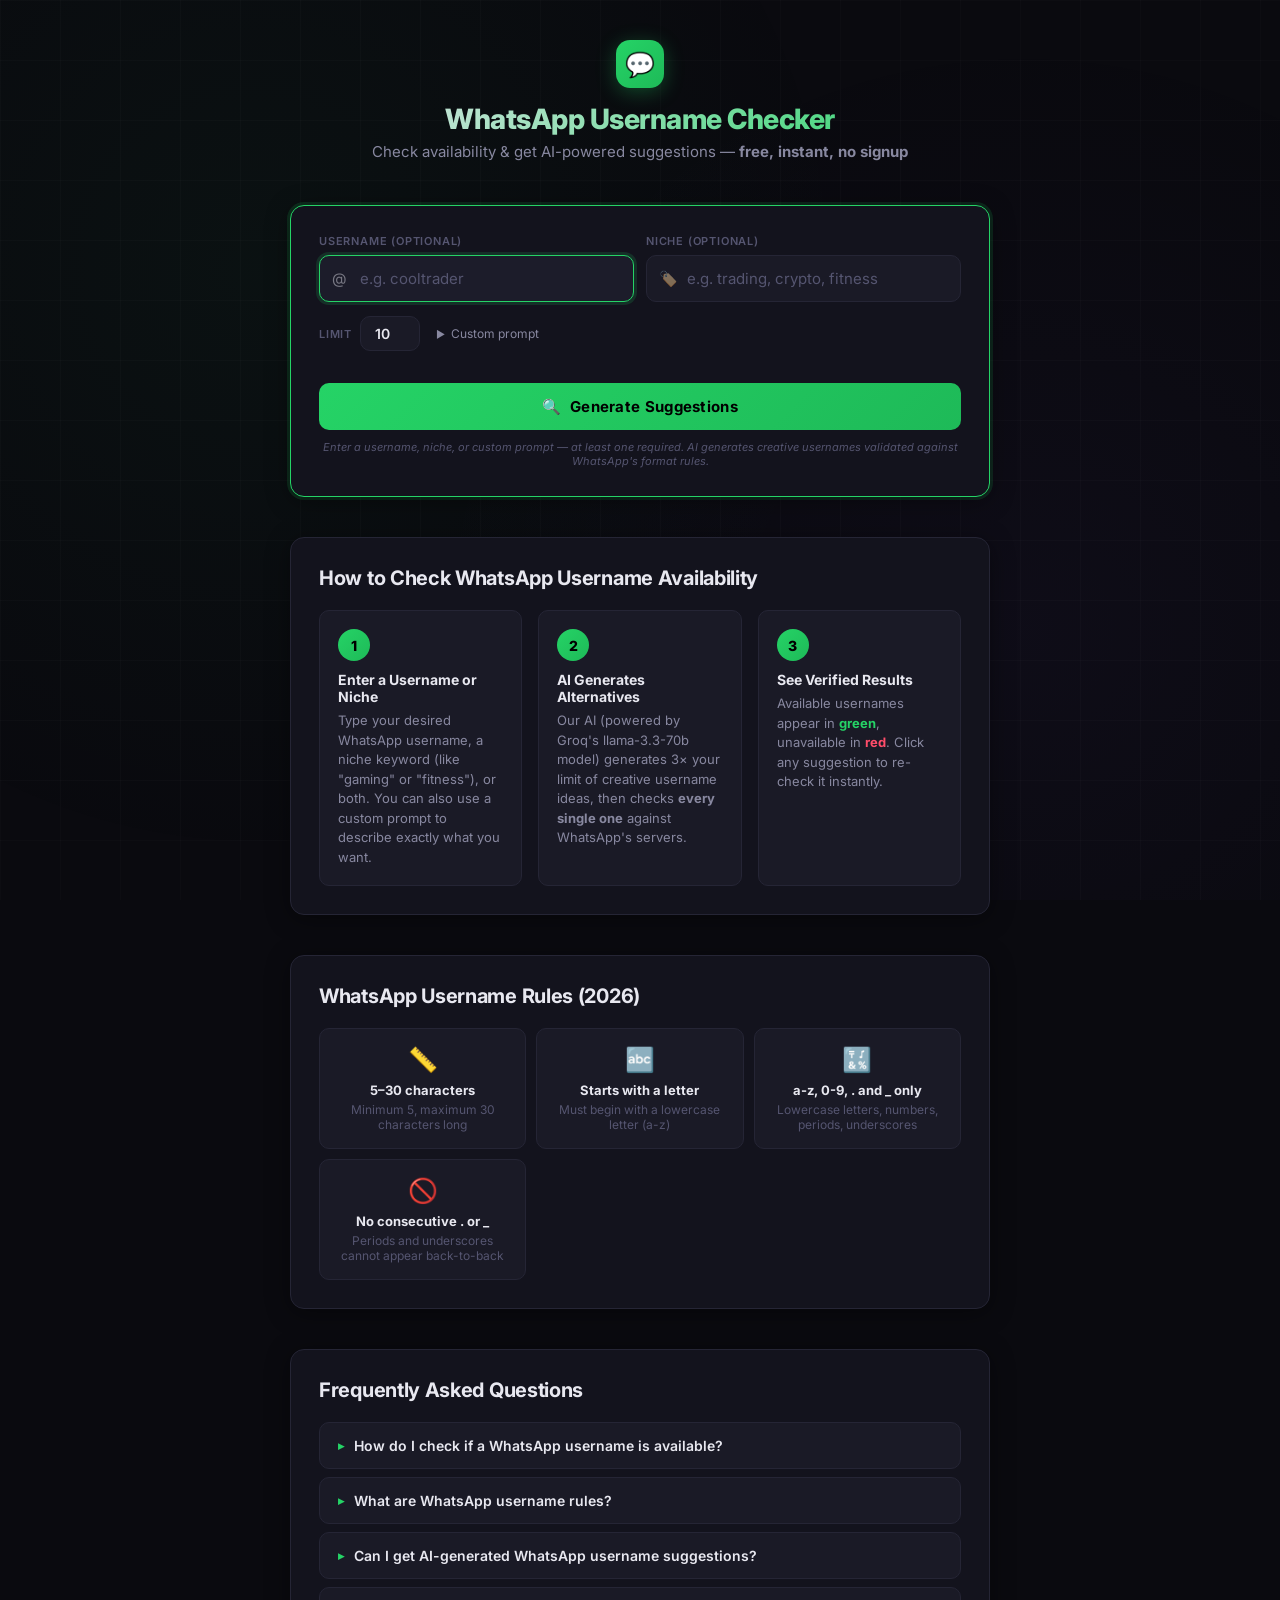
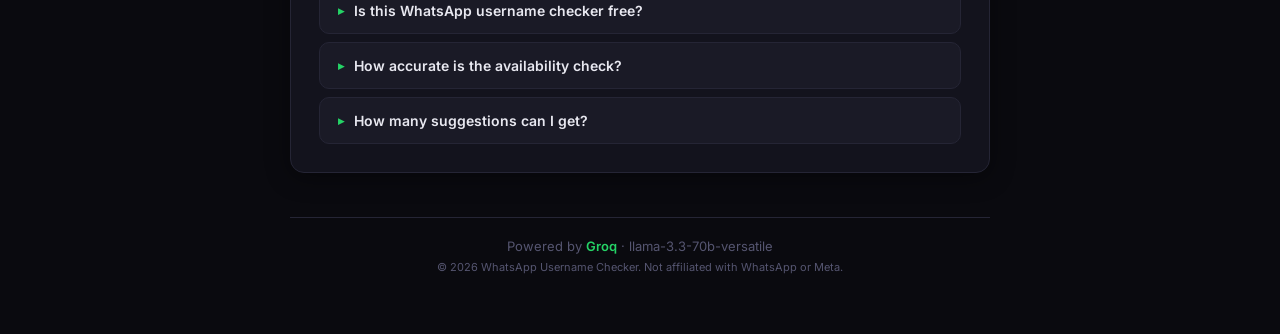
==== static/index.html @ 84fa919c "Security hardening + SEO fixes + rate limiter - Security headers middleware (HSTS, X-Frame-Options, " ====
<!DOCTYPE html>
<html lang="en" itemscope itemtype="https://schema.org/WebApplication">
<head>
  <meta charset="UTF-8">
  <meta name="viewport" content="width=device-width, initial-scale=1.0">

  <!-- Primary SEO -->
  <title>WhatsApp Username Checker — Check Availability & Get AI Suggestions (Free)</title>
  <meta name="description" content="Free WhatsApp username checker tool. Instantly check if a WhatsApp username is available and get AI-powered alternative suggestions. Check availability, generate ideas by niche, and find the perfect handle.">
  <meta name="keywords" content="whatsapp username checker, check whatsapp username availability, whatsapp username generator, whatsapp username ideas, wa username check, whatsapp handle checker, whatsapp username suggestions">
  <meta name="author" content="WhatsApp Username Checker">
  <meta name="robots" content="index, follow">
  <link rel="canonical" href="https://whatsapp-username-checker.onrender.com/">

  <!-- Open Graph (Facebook, LinkedIn, Discord) -->
  <meta property="og:type" content="website">
  <meta property="og:title" content="WhatsApp Username Checker — Free AI-Powered Tool">
  <meta property="og:description" content="Check if a WhatsApp username is available and get AI-powered alternative suggestions instantly. Free, fast, and no signup required.">
  <meta property="og:image" content="https://whatsapp-username-checker.onrender.com/static/og-image.png">
  <meta property="og:url" content="https://whatsapp-username-checker.onrender.com/">
  <meta property="og:site_name" content="WhatsApp Username Checker">

  <!-- Twitter Card -->
  <meta name="twitter:card" content="summary_large_image">
  <meta name="twitter:title" content="WhatsApp Username Checker — Free AI-Powered Tool">
  <meta name="twitter:description" content="Check WhatsApp username availability instantly. AI-powered suggestions included.">
  <meta name="twitter:image" content="https://whatsapp-username-checker.onrender.com/static/og-image.png">

  <!-- Schema.org meta -->
  <meta itemprop="name" content="WhatsApp Username Checker">
  <meta itemprop="description" content="Free tool to check WhatsApp username availability and generate AI-powered username suggestions.">
  <meta itemprop="image" content="https://whatsapp-username-checker.onrender.com/static/og-image.png">

  <!-- Structured Data: WebApplication -->
  <script type="application/ld+json">
  {
    "@context": "https://schema.org",
    "@type": "WebApplication",
    "name": "WhatsApp Username Checker",
    "description": "Free tool to check WhatsApp username availability and generate AI-powered username suggestions by niche or custom prompt.",
    "url": "https://whatsapp-username-checker.onrender.com/",
    "applicationCategory": "UtilitiesApplication",
    "operatingSystem": "Web",
    "offers": {
      "@type": "Offer",
      "price": "0",
      "priceCurrency": "USD"
    }
  }
  </script>

  <!-- Structured Data: FAQPage (targets Google "People Also Ask") -->
  <script type="application/ld+json">
  {
    "@context": "https://schema.org",
    "@type": "FAQPage",
    "mainEntity": [
      {
        "@type": "Question",
        "name": "How do I check if a WhatsApp username is available?",
        "acceptedAnswer": {
          "@type": "Answer",
          "text": "Enter your desired username in our free checker tool above. It probes WhatsApp's servers (wa.me) to detect if the username is taken or available. For the most reliable result, also verify directly in the WhatsApp app under Settings > Account > Username."
        }
      },
      {
        "@type": "Question",
        "name": "What are WhatsApp username rules?",
        "acceptedAnswer": {
          "@type": "Answer",
          "text": "WhatsApp usernames must be 5-30 characters long, start with a letter, and can only contain lowercase letters (a-z), numbers (0-9), periods (.), and underscores (_). Consecutive periods or underscores are not allowed."
        }
      },
      {
        "@type": "Question",
        "name": "Can I get AI-generated WhatsApp username suggestions?",
        "acceptedAnswer": {
          "@type": "Answer",
          "text": "Yes! Our tool uses Groq's llama-3.3-70b AI model to generate creative username alternatives based on your input. You can provide a username, a niche (like gaming, crypto, fitness), or even a custom prompt describing what kind of handle you want."
        }
      },
      {
        "@type": "Question",
        "name": "Is this WhatsApp username checker free?",
        "acceptedAnswer": {
          "@type": "Answer",
          "text": "Yes, completely free. No signup, no login, no limits. Just enter a username or niche and get instant results with AI-powered suggestions."
        }
      },
      {
        "@type": "Question",
        "name": "How accurate is the WhatsApp username availability check?",
        "acceptedAnswer": {
          "@type": "Answer",
          "text": "Our tool uses a best-effort probe via wa.me redirect analysis. While it is accurate in most cases, WhatsApp does not provide a public API for username lookups. We recommend confirming availability directly in the WhatsApp app before claiming a username."
        }
      }
    ]
  }
  </script>

  <!-- Performance & Mobile -->
  <meta name="theme-color" content="#0a0a0f">
  <link rel="alternate" hreflang="en" href="https://whatsapp-username-checker.onrender.com/">

  <!-- Fonts & Styles (preconnect + preload for Core Web Vitals) -->
  <link rel="preconnect" href="https://fonts.googleapis.com">
  <link rel="preconnect" href="https://fonts.gstatic.com" crossorigin>
  <link rel="preload" href="/static/style.css" as="style">
  <link href="https://fonts.googleapis.com/css2?family=Inter:wght@300;400;500;600;700;800;900&display=swap" rel="stylesheet">
  <link rel="stylesheet" href="/static/style.css">
</head>
<body>

<div class="bg-grid"></div>

<main class="container">
  <!-- Hero / Header -->
  <header class="header">
    <div class="logo">
      <div class="logo-icon">💬</div>
    </div>
    <h1>WhatsApp Username Checker</h1>
    <p>Check availability & get AI-powered suggestions — <strong>free, instant, no signup</strong></p>
  </header>

  <!-- Tool Section -->
  <section class="search-card" aria-label="Username checker tool">
    <div class="input-row">
      <div class="input-group">
        <label for="username-input">Username (optional)</label>
        <span class="input-icon">@</span>
        <input type="text" id="username-input" placeholder="e.g. cooltrader" autocomplete="off" spellcheck="false" autofocus>
      </div>
      <div class="input-group">
        <label for="niche-input">Niche (optional)</label>
        <span class="input-icon">🏷️</span>
        <input type="text" id="niche-input" placeholder="e.g. trading, crypto, fitness" autocomplete="off">
      </div>
    </div>

    <div class="options-row">
      <div class="limit-group">
        <label for="limit-input">Limit</label>
        <input type="number" id="limit-input" value="10" min="1" max="25" step="1">
      </div>
      <div class="prompt-toggle" id="prompt-toggle" onclick="togglePrompt()">
        <span class="arrow">▶</span>
        <span>Custom prompt</span>
      </div>
    </div>

    <div class="prompt-box" id="prompt-box">
      <textarea id="prompt-input" placeholder="e.g. I want short gaming usernames with numbers, football related, dark aesthetic..." rows="2"></textarea>
    </div>

    <button class="btn" id="check-btn" onclick="doCheck()">
      🔍&nbsp;&nbsp;Generate Suggestions
    </button>
    <p class="hint">Enter a username, niche, or custom prompt — at least one required. AI generates creative usernames validated against WhatsApp's format rules.</p>
  </section>

  <!-- Results (JS-rendered) -->
  <div id="result-area"></div>

  <!-- SEO Content: How It Works -->
  <section class="seo-section" aria-label="How it works">
    <h2>How to Check WhatsApp Username Availability</h2>
    <div class="seo-steps">
      <div class="seo-step">
        <div class="step-num">1</div>
        <h3>Enter a Username or Niche</h3>
        <p>Type your desired WhatsApp username, a niche keyword (like "gaming" or "fitness"), or both. You can also use a custom prompt to describe exactly what you want.</p>
      </div>
      <div class="seo-step">
        <div class="step-num">2</div>
        <h3>AI Generates Alternatives</h3>
        <p>Our AI (powered by Groq's llama-3.3-70b model) generates 3× your limit of creative username ideas, then checks <strong>every single one</strong> against WhatsApp's servers.</p>
      </div>
      <div class="seo-step">
        <div class="step-num">3</div>
        <h3>See Verified Results</h3>
        <p>Available usernames appear in <strong style="color:#25d366">green</strong>, unavailable in <strong style="color:#ff4d6a">red</strong>. Click any suggestion to re-check it instantly.</p>
      </div>
    </div>
  </section>

  <!-- SEO Content: Username Rules -->
  <section class="seo-section" aria-label="WhatsApp username rules">
    <h2>WhatsApp Username Rules (2026)</h2>
    <div class="rules-grid">
      <div class="rule-card">
        <span class="rule-icon">📏</span>
        <strong>5–30 characters</strong>
        <p>Minimum 5, maximum 30 characters long</p>
      </div>
      <div class="rule-card">
        <span class="rule-icon">🔤</span>
        <strong>Starts with a letter</strong>
        <p>Must begin with a lowercase letter (a-z)</p>
      </div>
      <div class="rule-card">
        <span class="rule-icon">🔣</span>
        <strong>a-z, 0-9, . and _ only</strong>
        <p>Lowercase letters, numbers, periods, underscores</p>
      </div>
      <div class="rule-card">
        <span class="rule-icon">🚫</span>
        <strong>No consecutive . or _</strong>
        <p>Periods and underscores cannot appear back-to-back</p>
      </div>
    </div>
  </section>

  <!-- SEO Content: FAQ -->
  <section class="seo-section" aria-label="Frequently asked questions">
    <h2>Frequently Asked Questions</h2>
    <div class="faq-list">
      <details class="faq-item">
        <summary>How do I check if a WhatsApp username is available?</summary>
        <p>Enter your desired username in the checker tool above. It probes WhatsApp's servers (wa.me) to detect if the username is taken or available. For the most reliable result, also verify directly in the WhatsApp app under Settings → Account → Username.</p>
      </details>
      <details class="faq-item">
        <summary>What are WhatsApp username rules?</summary>
        <p>WhatsApp usernames must be 5–30 characters long, start with a letter, and can only contain lowercase letters (a-z), numbers (0-9), periods (.), and underscores (_). Consecutive periods or underscores are not allowed.</p>
      </details>
      <details class="faq-item">
        <summary>Can I get AI-generated WhatsApp username suggestions?</summary>
        <p>Yes! Our tool uses Groq's llama-3.3-70b AI model to generate creative username alternatives based on your input. You can provide a username, a niche (like gaming, crypto, fitness), or even a custom prompt describing what kind of handle you want.</p>
      </details>
      <details class="faq-item">
        <summary>Is this WhatsApp username checker free?</summary>
        <p>Yes, completely free. No signup, no login, no limits. Just enter a username or niche and get instant results with AI-powered suggestions.</p>
      </details>
      <details class="faq-item">
        <summary>How accurate is the availability check?</summary>
        <p>Our tool uses a best-effort probe via wa.me redirect analysis. While it is accurate in most cases, WhatsApp does not provide a public API for username lookups. We recommend confirming availability directly in the WhatsApp app before claiming.</p>
      </details>
      <details class="faq-item">
        <summary>How many suggestions can I get?</summary>
        <p>You can set the limit from 1 to 25 suggestions. The tool generates 3× your limit internally, checks all against WhatsApp, and shows only the available ones (up to your limit).</p>
      </details>
    </div>
  </section>

  <footer class="footer">
    <p>Powered by <span>Groq</span> · llama-3.3-70b-versatile</p>
    <p style="margin-top:6px; font-size:11px;">© 2026 WhatsApp Username Checker. Not affiliated with WhatsApp or Meta.</p>
  </footer>
</main>

<script src="/static/app.js"></script>
</body>
</html>
---- static/style.css ----
*, *::before, *::after { margin: 0; padding: 0; box-sizing: border-box; }

:root {
  --bg-primary: #0a0a0f;
  --bg-card: #13131d;
  --bg-input: #1a1a26;
  --border: #252535;
  --border-focus: #25d366;
  --text-primary: #e8e8f0;
  --text-secondary: #8888a0;
  --text-muted: #555570;
  --accent: #25d366;
  --accent-glow: rgba(37, 211, 102, 0.15);
  --danger: #ff4d6a;
  --danger-bg: rgba(255, 77, 106, 0.08);
  --danger-border: rgba(255, 77, 106, 0.2);
  --success: #25d366;
  --success-bg: rgba(37, 211, 102, 0.08);
  --success-border: rgba(37, 211, 102, 0.2);
  --warning: #ffb347;
  --warning-bg: rgba(255, 179, 71, 0.08);
  --warning-border: rgba(255, 179, 71, 0.2);
  --purple: #8b5cf6;
  --purple-bg: rgba(139, 92, 246, 0.08);
  --purple-border: rgba(139, 92, 246, 0.2);
  --radius: 14px;
  --radius-sm: 10px;
  --shadow: 0 4px 24px rgba(0,0,0,0.4);
  --transition: 0.25s cubic-bezier(0.4, 0, 0.2, 1);
}

body {
  font-family: 'Inter', -apple-system, BlinkMacSystemFont, sans-serif;
  background: var(--bg-primary);
  color: var(--text-primary);
  min-height: 100vh;
  overflow-x: hidden;
  -webkit-font-smoothing: antialiased;
}

/* ── Animated background grid ── */
.bg-grid {
  position: fixed; inset: 0; z-index: 0;
  background-image:
    radial-gradient(circle at 20% 30%, rgba(37, 211, 102, 0.04) 0%, transparent 50%),
    radial-gradient(circle at 80% 70%, rgba(139, 92, 246, 0.04) 0%, transparent 50%);
  pointer-events: none;
}
.bg-grid::after {
  content: '';
  position: absolute; inset: 0;
  background-image:
    linear-gradient(rgba(255,255,255,0.015) 1px, transparent 1px),
    linear-gradient(90deg, rgba(255,255,255,0.015) 1px, transparent 1px);
  background-size: 60px 60px;
  animation: gridFloat 20s linear infinite;
}
@keyframes gridFloat {
  0%   { transform: translate(0, 0); }
  100% { transform: translate(60px, 60px); }
}

.container {
  position: relative; z-index: 1;
  max-width: 740px;
  margin: 0 auto;
  padding: 40px 20px 60px;
}

/* ── Header ── */
.header { text-align: center; margin-bottom: 44px; }
.header .logo {
  display: inline-flex; align-items: center;
  gap: 12px; margin-bottom: 14px;
}
.logo-icon {
  width: 48px; height: 48px;
  background: linear-gradient(135deg, var(--accent), #1eba58);
  border-radius: 14px;
  display: grid; place-items: center;
  font-size: 24px;
  box-shadow: 0 4px 20px rgba(37, 211, 102, 0.3);
  animation: logoPulse 3s ease-in-out infinite;
}
@keyframes logoPulse {
  0%, 100% { box-shadow: 0 4px 20px rgba(37, 211, 102, 0.3); }
  50%      { box-shadow: 0 4px 32px rgba(37, 211, 102, 0.5); }
}
.header h1 {
  font-size: 28px; font-weight: 800; letter-spacing: -0.5px;
  background: linear-gradient(135deg, var(--text-primary), var(--accent));
  -webkit-background-clip: text; -webkit-text-fill-color: transparent;
  background-clip: text;
}
.header p { color: var(--text-secondary); font-size: 15px; margin-top: 6px; }

/* ── Search card ── */
.search-card {
  background: var(--bg-card);
  border: 1px solid var(--border);
  border-radius: var(--radius);
  padding: 28px;
  box-shadow: var(--shadow);
  transition: border-color var(--transition);
}
.search-card:focus-within {
  border-color: var(--border-focus);
  box-shadow: var(--shadow), 0 0 0 3px var(--accent-glow);
}

.input-row { display: flex; gap: 12px; margin-bottom: 14px; }
.input-group { flex: 1; position: relative; }
.input-group label {
  display: block; font-size: 11px; font-weight: 600;
  text-transform: uppercase; letter-spacing: 0.8px;
  color: var(--text-muted); margin-bottom: 7px;
}
.input-group input, .input-group textarea {
  width: 100%; padding: 13px 16px 13px 40px;
  background: var(--bg-input); border: 1px solid var(--border);
  border-radius: var(--radius-sm); color: var(--text-primary);
  font-size: 15px; font-family: inherit; font-weight: 500;
  transition: all var(--transition); outline: none;
}
.input-group input::placeholder, .input-group textarea::placeholder {
  color: var(--text-muted); font-weight: 400;
}
.input-group input:focus, .input-group textarea:focus {
  border-color: var(--accent); background: #1c1c2a;
  box-shadow: 0 0 0 3px var(--accent-glow);
}
.input-icon {
  position: absolute; left: 13px; bottom: 14px;
  font-size: 15px; opacity: 0.45; pointer-events: none;
}

/* ── Options row (limit + prompt toggle) ── */
.options-row {
  display: flex; align-items: center; gap: 16px;
  margin-bottom: 14px;
}
.limit-group {
  display: flex; align-items: center; gap: 8px;
  flex-shrink: 0;
}
.limit-group label {
  font-size: 11px; font-weight: 600;
  text-transform: uppercase; letter-spacing: 0.8px;
  color: var(--text-muted);
}
.limit-group input[type="number"] {
  width: 60px; padding: 8px 10px;
  background: var(--bg-input); border: 1px solid var(--border);
  border-radius: var(--radius-sm); color: var(--text-primary);
  font-size: 14px; font-family: inherit; font-weight: 600;
  text-align: center; outline: none;
  transition: all var(--transition);
}
.limit-group input[type="number"]:focus {
  border-color: var(--accent);
  box-shadow: 0 0 0 3px var(--accent-glow);
}
.prompt-toggle {
  display: flex; align-items: center; gap: 6px;
  font-size: 12px; color: var(--text-secondary);
  cursor: pointer; user-select: none;
  transition: color var(--transition);
}
.prompt-toggle:hover { color: var(--accent); }
.prompt-toggle .arrow { transition: transform var(--transition); font-size: 10px; }
.prompt-toggle.open .arrow { transform: rotate(90deg); }

/* ── Custom prompt ── */
.prompt-box {
  margin-bottom: 14px;
  max-height: 0; overflow: hidden;
  transition: max-height 0.3s ease, margin 0.3s ease;
}
.prompt-box.visible { max-height: 200px; }
.prompt-box textarea {
  width: 100%; padding: 12px 16px;
  background: var(--bg-input); border: 1px solid var(--border);
  border-radius: var(--radius-sm); color: var(--text-primary);
  font-size: 14px; font-family: inherit; font-weight: 400;
  resize: vertical; min-height: 60px; max-height: 120px;
  outline: none; transition: all var(--transition);
}
.prompt-box textarea::placeholder { color: var(--text-muted); }
.prompt-box textarea:focus {
  border-color: var(--accent); background: #1c1c2a;
  box-shadow: 0 0 0 3px var(--accent-glow);
}

.hint {
  font-size: 11px; color: var(--text-muted); margin-top: 10px;
  text-align: center; font-style: italic;
}

/* ── Button ── */
.btn {
  width: 100%; padding: 14px 24px; margin-top: 4px;
  background: linear-gradient(135deg, var(--accent), #1eba58);
  color: #000; font-size: 15px; font-weight: 700; font-family: inherit;
  border: none; border-radius: var(--radius-sm);
  cursor: pointer; transition: all var(--transition);
  letter-spacing: 0.3px; position: relative; overflow: hidden;
}
.btn:hover:not(:disabled) {
  transform: translateY(-1px);
  box-shadow: 0 6px 24px rgba(37, 211, 102, 0.35);
}
.btn:active:not(:disabled) { transform: translateY(0); }
.btn:disabled { opacity: 0.6; cursor: not-allowed; }
.btn .spinner {
  display: inline-block; width: 18px; height: 18px;
  border: 2.5px solid rgba(0,0,0,0.2); border-top-color: #000;
  border-radius: 50%; animation: spin 0.7s linear infinite;
  vertical-align: middle; margin-right: 8px;
}
@keyframes spin { to { transform: rotate(360deg); } }

/* ── Result area ── */
#result-area { margin-top: 24px; display: none; }
#result-area.visible { display: block; animation: fadeSlide 0.4s ease; }
@keyframes fadeSlide {
  from { opacity: 0; transform: translateY(12px); }
  to   { opacity: 1; transform: translateY(0); }
}

/* ── Check result banner ── */
.check-banner {
  display: flex; align-items: center; gap: 14px;
  padding: 18px 22px;
  border-radius: var(--radius);
  margin-bottom: 18px;
  border: 1px solid;
  transition: all var(--transition);
}
.check-banner.valid-format { background: var(--success-bg); border-color: var(--success-border); }
.check-banner.invalid      { background: var(--warning-bg); border-color: var(--warning-border); }

.check-banner .status-icon { font-size: 26px; flex-shrink: 0; }
.check-banner .check-info  { flex: 1; }
.check-banner .check-username { font-size: 20px; font-weight: 700; letter-spacing: -0.3px; }

.check-banner.valid-format .check-username { color: var(--success); }
.check-banner.invalid      .check-username { color: var(--warning); }

.check-banner .check-status {
  font-size: 13px; font-weight: 600; text-transform: uppercase;
  letter-spacing: 0.5px; margin-top: 2px;
}
.check-banner.valid-format .check-status { color: var(--success); }
.check-banner.invalid      .check-status { color: var(--warning); }

.check-meta { font-size: 12px; color: var(--text-muted); margin-top: 3px; }

/* ── Suggestion blocks ── */
.suggestion-block {
  background: var(--bg-card);
  border: 1px solid var(--border);
  border-radius: var(--radius);
  padding: 22px;
  margin-bottom: 14px;
  box-shadow: var(--shadow);
}
.suggestion-block h3 {
  font-size: 13px; font-weight: 700;
  text-transform: uppercase; letter-spacing: 0.8px;
  color: var(--text-secondary); margin-bottom: 14px;
  display: flex; align-items: center; gap: 8px;
}
.suggestions-grid {
  display: grid;
  grid-template-columns: repeat(auto-fill, minmax(180px, 1fr));
  gap: 8px;
}

/* ── Suggestion chips ── */
.suggestion-chip {
  display: flex; align-items: center; justify-content: space-between;
  padding: 11px 14px;
  background: var(--bg-input); border: 1px solid var(--border);
  border-radius: var(--radius-sm);
  font-size: 14px; font-weight: 500; color: var(--text-primary);
  cursor: pointer; transition: all var(--transition);
  position: relative; overflow: hidden;
}
.suggestion-chip::before {
  content: ''; position: absolute; inset: 0;
  background: linear-gradient(135deg, var(--accent-glow), transparent);
  opacity: 0; transition: opacity var(--transition);
}
.suggestion-chip:hover {
  transform: translateY(-2px);
  border-color: var(--accent);
  box-shadow: 0 4px 16px rgba(37, 211, 102, 0.15);
}
.suggestion-chip:hover::before { opacity: 1; }
.suggestion-chip.copied {
  border-color: var(--success);
  background: var(--success-bg);
}
.suggestion-chip .name {
  position: relative; z-index: 1;
  font-family: 'SF Mono', 'Fira Code', 'Consolas', monospace;
  font-size: 13px;
}
.suggestion-chip .copy-btn {
  font-size: 10px; color: var(--accent); font-weight: 700;
  opacity: 0; transition: opacity var(--transition);
  position: relative; z-index: 1; white-space: nowrap;
}
.suggestion-chip:hover .copy-btn { opacity: 1; }
.suggestion-chip.copied .copy-btn { opacity: 1; color: var(--success); }

/* ── Misc ── */
.error-banner {
  background: var(--danger-bg); border: 1px solid var(--danger-border);
  border-radius: var(--radius-sm); padding: 16px 20px;
  color: var(--danger); font-size: 14px; font-weight: 500;
}
.latency-note {
  text-align: center; color: var(--text-muted);
  font-size: 12px; margin-top: 10px;
}
.disclaimer {
  text-align: center; color: var(--text-muted);
  font-size: 11px; margin-top: 8px;
  font-style: italic; opacity: 0.7;
}

/* ── Footer ── */
.footer {
  text-align: center; margin-top: 44px; padding-top: 20px;
  border-top: 1px solid var(--border);
  color: var(--text-muted); font-size: 13px;
}
.footer span { color: var(--accent); font-weight: 600; }

/* ── SEO Content Sections ── */
.seo-section {
  margin-top: 40px;
  padding: 28px;
  background: var(--bg-card);
  border: 1px solid var(--border);
  border-radius: var(--radius);
  box-shadow: var(--shadow);
}
.seo-section h2 {
  font-size: 20px; font-weight: 700; margin-bottom: 20px;
  color: var(--text-primary); letter-spacing: -0.3px;
}

/* Steps */
.seo-steps { display: flex; gap: 16px; }
.seo-step {
  flex: 1; padding: 18px;
  background: var(--bg-input); border: 1px solid var(--border);
  border-radius: var(--radius-sm);
}
.step-num {
  width: 32px; height: 32px; border-radius: 50%;
  background: linear-gradient(135deg, var(--accent), #1eba58);
  color: #000; font-weight: 800; font-size: 14px;
  display: grid; place-items: center;
  margin-bottom: 10px;
}
.seo-step h3 {
  font-size: 14px; font-weight: 700; margin-bottom: 6px;
  color: var(--text-primary);
}
.seo-step p { font-size: 13px; color: var(--text-secondary); line-height: 1.5; }

/* Rules grid */
.rules-grid {
  display: grid;
  grid-template-columns: repeat(auto-fill, minmax(160px, 1fr));
  gap: 10px;
}
.rule-card {
  padding: 16px;
  background: var(--bg-input); border: 1px solid var(--border);
  border-radius: var(--radius-sm); text-align: center;
}
.rule-icon { font-size: 24px; display: block; margin-bottom: 8px; }
.rule-card strong { display: block; font-size: 13px; color: var(--text-primary); margin-bottom: 4px; }
.rule-card p { font-size: 12px; color: var(--text-muted); }

/* FAQ */
.faq-list { display: flex; flex-direction: column; gap: 8px; }
.faq-item {
  background: var(--bg-input); border: 1px solid var(--border);
  border-radius: var(--radius-sm); overflow: hidden;
  transition: border-color var(--transition);
}
.faq-item[open] { border-color: var(--accent); }
.faq-item summary {
  padding: 14px 18px;
  font-size: 14px; font-weight: 600;
  color: var(--text-primary);
  cursor: pointer; list-style: none;
  display: flex; align-items: center; gap: 10px;
  transition: color var(--transition);
}
.faq-item summary:hover { color: var(--accent); }
.faq-item summary::before {
  content: '▸'; font-size: 12px; color: var(--accent);
  transition: transform var(--transition);
}
.faq-item[open] summary::before { transform: rotate(90deg); }
.faq-item summary::-webkit-details-marker { display: none; }
.faq-item p {
  padding: 0 18px 14px;
  font-size: 13px; color: var(--text-secondary); line-height: 1.6;
}

/* ── Responsive ── */
@media (max-width: 600px) {
  .container { padding: 24px 16px 40px; }
  .input-row { flex-direction: column; }
  .options-row { flex-direction: column; align-items: flex-start; }
  .header h1 { font-size: 22px; }
  .suggestions-grid { grid-template-columns: 1fr 1fr; }
  .check-banner .check-username { font-size: 17px; }
  .seo-steps { flex-direction: column; }
  .rules-grid { grid-template-columns: 1fr 1fr; }
}
---- static/style.css ----
*, *::before, *::after { margin: 0; padding: 0; box-sizing: border-box; }

:root {
  --bg-primary: #0a0a0f;
  --bg-card: #13131d;
  --bg-input: #1a1a26;
  --border: #252535;
  --border-focus: #25d366;
  --text-primary: #e8e8f0;
  --text-secondary: #8888a0;
  --text-muted: #555570;
  --accent: #25d366;
  --accent-glow: rgba(37, 211, 102, 0.15);
  --danger: #ff4d6a;
  --danger-bg: rgba(255, 77, 106, 0.08);
  --danger-border: rgba(255, 77, 106, 0.2);
  --success: #25d366;
  --success-bg: rgba(37, 211, 102, 0.08);
  --success-border: rgba(37, 211, 102, 0.2);
  --warning: #ffb347;
  --warning-bg: rgba(255, 179, 71, 0.08);
  --warning-border: rgba(255, 179, 71, 0.2);
  --purple: #8b5cf6;
  --purple-bg: rgba(139, 92, 246, 0.08);
  --purple-border: rgba(139, 92, 246, 0.2);
  --radius: 14px;
  --radius-sm: 10px;
  --shadow: 0 4px 24px rgba(0,0,0,0.4);
  --transition: 0.25s cubic-bezier(0.4, 0, 0.2, 1);
}

body {
  font-family: 'Inter', -apple-system, BlinkMacSystemFont, sans-serif;
  background: var(--bg-primary);
  color: var(--text-primary);
  min-height: 100vh;
  overflow-x: hidden;
  -webkit-font-smoothing: antialiased;
}

/* ── Animated background grid ── */
.bg-grid {
  position: fixed; inset: 0; z-index: 0;
  background-image:
    radial-gradient(circle at 20% 30%, rgba(37, 211, 102, 0.04) 0%, transparent 50%),
    radial-gradient(circle at 80% 70%, rgba(139, 92, 246, 0.04) 0%, transparent 50%);
  pointer-events: none;
}
.bg-grid::after {
  content: '';
  position: absolute; inset: 0;
  background-image:
    linear-gradient(rgba(255,255,255,0.015) 1px, transparent 1px),
    linear-gradient(90deg, rgba(255,255,255,0.015) 1px, transparent 1px);
  background-size: 60px 60px;
  animation: gridFloat 20s linear infinite;
}
@keyframes gridFloat {
  0%   { transform: translate(0, 0); }
  100% { transform: translate(60px, 60px); }
}

.container {
  position: relative; z-index: 1;
  max-width: 740px;
  margin: 0 auto;
  padding: 40px 20px 60px;
}

/* ── Header ── */
.header { text-align: center; margin-bottom: 44px; }
.header .logo {
  display: inline-flex; align-items: center;
  gap: 12px; margin-bottom: 14px;
}
.logo-icon {
  width: 48px; height: 48px;
  background: linear-gradient(135deg, var(--accent), #1eba58);
  border-radius: 14px;
  display: grid; place-items: center;
  font-size: 24px;
  box-shadow: 0 4px 20px rgba(37, 211, 102, 0.3);
  animation: logoPulse 3s ease-in-out infinite;
}
@keyframes logoPulse {
  0%, 100% { box-shadow: 0 4px 20px rgba(37, 211, 102, 0.3); }
  50%      { box-shadow: 0 4px 32px rgba(37, 211, 102, 0.5); }
}
.header h1 {
  font-size: 28px; font-weight: 800; letter-spacing: -0.5px;
  background: linear-gradient(135deg, var(--text-primary), var(--accent));
  -webkit-background-clip: text; -webkit-text-fill-color: transparent;
  background-clip: text;
}
.header p { color: var(--text-secondary); font-size: 15px; margin-top: 6px; }

/* ── Search card ── */
.search-card {
  background: var(--bg-card);
  border: 1px solid var(--border);
  border-radius: var(--radius);
  padding: 28px;
  box-shadow: var(--shadow);
  transition: border-color var(--transition);
}
.search-card:focus-within {
  border-color: var(--border-focus);
  box-shadow: var(--shadow), 0 0 0 3px var(--accent-glow);
}

.input-row { display: flex; gap: 12px; margin-bottom: 14px; }
.input-group { flex: 1; position: relative; }
.input-group label {
  display: block; font-size: 11px; font-weight: 600;
  text-transform: uppercase; letter-spacing: 0.8px;
  color: var(--text-muted); margin-bottom: 7px;
}
.input-group input, .input-group textarea {
  width: 100%; padding: 13px 16px 13px 40px;
  background: var(--bg-input); border: 1px solid var(--border);
  border-radius: var(--radius-sm); color: var(--text-primary);
  font-size: 15px; font-family: inherit; font-weight: 500;
  transition: all var(--transition); outline: none;
}
.input-group input::placeholder, .input-group textarea::placeholder {
  color: var(--text-muted); font-weight: 400;
}
.input-group input:focus, .input-group textarea:focus {
  border-color: var(--accent); background: #1c1c2a;
  box-shadow: 0 0 0 3px var(--accent-glow);
}
.input-icon {
  position: absolute; left: 13px; bottom: 14px;
  font-size: 15px; opacity: 0.45; pointer-events: none;
}

/* ── Options row (limit + prompt toggle) ── */
.options-row {
  display: flex; align-items: center; gap: 16px;
  margin-bottom: 14px;
}
.limit-group {
  display: flex; align-items: center; gap: 8px;
  flex-shrink: 0;
}
.limit-group label {
  font-size: 11px; font-weight: 600;
  text-transform: uppercase; letter-spacing: 0.8px;
  color: var(--text-muted);
}
.limit-group input[type="number"] {
  width: 60px; padding: 8px 10px;
  background: var(--bg-input); border: 1px solid var(--border);
  border-radius: var(--radius-sm); color: var(--text-primary);
  font-size: 14px; font-family: inherit; font-weight: 600;
  text-align: center; outline: none;
  transition: all var(--transition);
}
.limit-group input[type="number"]:focus {
  border-color: var(--accent);
  box-shadow: 0 0 0 3px var(--accent-glow);
}
.prompt-toggle {
  display: flex; align-items: center; gap: 6px;
  font-size: 12px; color: var(--text-secondary);
  cursor: pointer; user-select: none;
  transition: color var(--transition);
}
.prompt-toggle:hover { color: var(--accent); }
.prompt-toggle .arrow { transition: transform var(--transition); font-size: 10px; }
.prompt-toggle.open .arrow { transform: rotate(90deg); }

/* ── Custom prompt ── */
.prompt-box {
  margin-bottom: 14px;
  max-height: 0; overflow: hidden;
  transition: max-height 0.3s ease, margin 0.3s ease;
}
.prompt-box.visible { max-height: 200px; }
.prompt-box textarea {
  width: 100%; padding: 12px 16px;
  background: var(--bg-input); border: 1px solid var(--border);
  border-radius: var(--radius-sm); color: var(--text-primary);
  font-size: 14px; font-family: inherit; font-weight: 400;
  resize: vertical; min-height: 60px; max-height: 120px;
  outline: none; transition: all var(--transition);
}
.prompt-box textarea::placeholder { color: var(--text-muted); }
.prompt-box textarea:focus {
  border-color: var(--accent); background: #1c1c2a;
  box-shadow: 0 0 0 3px var(--accent-glow);
}

.hint {
  font-size: 11px; color: var(--text-muted); margin-top: 10px;
  text-align: center; font-style: italic;
}

/* ── Button ── */
.btn {
  width: 100%; padding: 14px 24px; margin-top: 4px;
  background: linear-gradient(135deg, var(--accent), #1eba58);
  color: #000; font-size: 15px; font-weight: 700; font-family: inherit;
  border: none; border-radius: var(--radius-sm);
  cursor: pointer; transition: all var(--transition);
  letter-spacing: 0.3px; position: relative; overflow: hidden;
}
.btn:hover:not(:disabled) {
  transform: translateY(-1px);
  box-shadow: 0 6px 24px rgba(37, 211, 102, 0.35);
}
.btn:active:not(:disabled) { transform: translateY(0); }
.btn:disabled { opacity: 0.6; cursor: not-allowed; }
.btn .spinner {
  display: inline-block; width: 18px; height: 18px;
  border: 2.5px solid rgba(0,0,0,0.2); border-top-color: #000;
  border-radius: 50%; animation: spin 0.7s linear infinite;
  vertical-align: middle; margin-right: 8px;
}
@keyframes spin { to { transform: rotate(360deg); } }

/* ── Result area ── */
#result-area { margin-top: 24px; display: none; }
#result-area.visible { display: block; animation: fadeSlide 0.4s ease; }
@keyframes fadeSlide {
  from { opacity: 0; transform: translateY(12px); }
  to   { opacity: 1; transform: translateY(0); }
}

/* ── Check result banner ── */
.check-banner {
  display: flex; align-items: center; gap: 14px;
  padding: 18px 22px;
  border-radius: var(--radius);
  margin-bottom: 18px;
  border: 1px solid;
  transition: all var(--transition);
}
.check-banner.valid-format { background: var(--success-bg); border-color: var(--success-border); }
.check-banner.invalid      { background: var(--warning-bg); border-color: var(--warning-border); }

.check-banner .status-icon { font-size: 26px; flex-shrink: 0; }
.check-banner .check-info  { flex: 1; }
.check-banner .check-username { font-size: 20px; font-weight: 700; letter-spacing: -0.3px; }

.check-banner.valid-format .check-username { color: var(--success); }
.check-banner.invalid      .check-username { color: var(--warning); }

.check-banner .check-status {
  font-size: 13px; font-weight: 600; text-transform: uppercase;
  letter-spacing: 0.5px; margin-top: 2px;
}
.check-banner.valid-format .check-status { color: var(--success); }
.check-banner.invalid      .check-status { color: var(--warning); }

.check-meta { font-size: 12px; color: var(--text-muted); margin-top: 3px; }

/* ── Suggestion blocks ── */
.suggestion-block {
  background: var(--bg-card);
  border: 1px solid var(--border);
  border-radius: var(--radius);
  padding: 22px;
  margin-bottom: 14px;
  box-shadow: var(--shadow);
}
.suggestion-block h3 {
  font-size: 13px; font-weight: 700;
  text-transform: uppercase; letter-spacing: 0.8px;
  color: var(--text-secondary); margin-bottom: 14px;
  display: flex; align-items: center; gap: 8px;
}
.suggestions-grid {
  display: grid;
  grid-template-columns: repeat(auto-fill, minmax(180px, 1fr));
  gap: 8px;
}

/* ── Suggestion chips ── */
.suggestion-chip {
  display: flex; align-items: center; justify-content: space-between;
  padding: 11px 14px;
  background: var(--bg-input); border: 1px solid var(--border);
  border-radius: var(--radius-sm);
  font-size: 14px; font-weight: 500; color: var(--text-primary);
  cursor: pointer; transition: all var(--transition);
  position: relative; overflow: hidden;
}
.suggestion-chip::before {
  content: ''; position: absolute; inset: 0;
  background: linear-gradient(135deg, var(--accent-glow), transparent);
  opacity: 0; transition: opacity var(--transition);
}
.suggestion-chip:hover {
  transform: translateY(-2px);
  border-color: var(--accent);
  box-shadow: 0 4px 16px rgba(37, 211, 102, 0.15);
}
.suggestion-chip:hover::before { opacity: 1; }
.suggestion-chip.copied {
  border-color: var(--success);
  background: var(--success-bg);
}
.suggestion-chip .name {
  position: relative; z-index: 1;
  font-family: 'SF Mono', 'Fira Code', 'Consolas', monospace;
  font-size: 13px;
}
.suggestion-chip .copy-btn {
  font-size: 10px; color: var(--accent); font-weight: 700;
  opacity: 0; transition: opacity var(--transition);
  position: relative; z-index: 1; white-space: nowrap;
}
.suggestion-chip:hover .copy-btn { opacity: 1; }
.suggestion-chip.copied .copy-btn { opacity: 1; color: var(--success); }

/* ── Misc ── */
.error-banner {
  background: var(--danger-bg); border: 1px solid var(--danger-border);
  border-radius: var(--radius-sm); padding: 16px 20px;
  color: var(--danger); font-size: 14px; font-weight: 500;
}
.latency-note {
  text-align: center; color: var(--text-muted);
  font-size: 12px; margin-top: 10px;
}
.disclaimer {
  text-align: center; color: var(--text-muted);
  font-size: 11px; margin-top: 8px;
  font-style: italic; opacity: 0.7;
}

/* ── Footer ── */
.footer {
  text-align: center; margin-top: 44px; padding-top: 20px;
  border-top: 1px solid var(--border);
  color: var(--text-muted); font-size: 13px;
}
.footer span { color: var(--accent); font-weight: 600; }

/* ── SEO Content Sections ── */
.seo-section {
  margin-top: 40px;
  padding: 28px;
  background: var(--bg-card);
  border: 1px solid var(--border);
  border-radius: var(--radius);
  box-shadow: var(--shadow);
}
.seo-section h2 {
  font-size: 20px; font-weight: 700; margin-bottom: 20px;
  color: var(--text-primary); letter-spacing: -0.3px;
}

/* Steps */
.seo-steps { display: flex; gap: 16px; }
.seo-step {
  flex: 1; padding: 18px;
  background: var(--bg-input); border: 1px solid var(--border);
  border-radius: var(--radius-sm);
}
.step-num {
  width: 32px; height: 32px; border-radius: 50%;
  background: linear-gradient(135deg, var(--accent), #1eba58);
  color: #000; font-weight: 800; font-size: 14px;
  display: grid; place-items: center;
  margin-bottom: 10px;
}
.seo-step h3 {
  font-size: 14px; font-weight: 700; margin-bottom: 6px;
  color: var(--text-primary);
}
.seo-step p { font-size: 13px; color: var(--text-secondary); line-height: 1.5; }

/* Rules grid */
.rules-grid {
  display: grid;
  grid-template-columns: repeat(auto-fill, minmax(160px, 1fr));
  gap: 10px;
}
.rule-card {
  padding: 16px;
  background: var(--bg-input); border: 1px solid var(--border);
  border-radius: var(--radius-sm); text-align: center;
}
.rule-icon { font-size: 24px; display: block; margin-bottom: 8px; }
.rule-card strong { display: block; font-size: 13px; color: var(--text-primary); margin-bottom: 4px; }
.rule-card p { font-size: 12px; color: var(--text-muted); }

/* FAQ */
.faq-list { display: flex; flex-direction: column; gap: 8px; }
.faq-item {
  background: var(--bg-input); border: 1px solid var(--border);
  border-radius: var(--radius-sm); overflow: hidden;
  transition: border-color var(--transition);
}
.faq-item[open] { border-color: var(--accent); }
.faq-item summary {
  padding: 14px 18px;
  font-size: 14px; font-weight: 600;
  color: var(--text-primary);
  cursor: pointer; list-style: none;
  display: flex; align-items: center; gap: 10px;
  transition: color var(--transition);
}
.faq-item summary:hover { color: var(--accent); }
.faq-item summary::before {
  content: '▸'; font-size: 12px; color: var(--accent);
  transition: transform var(--transition);
}
.faq-item[open] summary::before { transform: rotate(90deg); }
.faq-item summary::-webkit-details-marker { display: none; }
.faq-item p {
  padding: 0 18px 14px;
  font-size: 13px; color: var(--text-secondary); line-height: 1.6;
}

/* ── Responsive ── */
@media (max-width: 600px) {
  .container { padding: 24px 16px 40px; }
  .input-row { flex-direction: column; }
  .options-row { flex-direction: column; align-items: flex-start; }
  .header h1 { font-size: 22px; }
  .suggestions-grid { grid-template-columns: 1fr 1fr; }
  .check-banner .check-username { font-size: 17px; }
  .seo-steps { flex-direction: column; }
  .rules-grid { grid-template-columns: 1fr 1fr; }
}
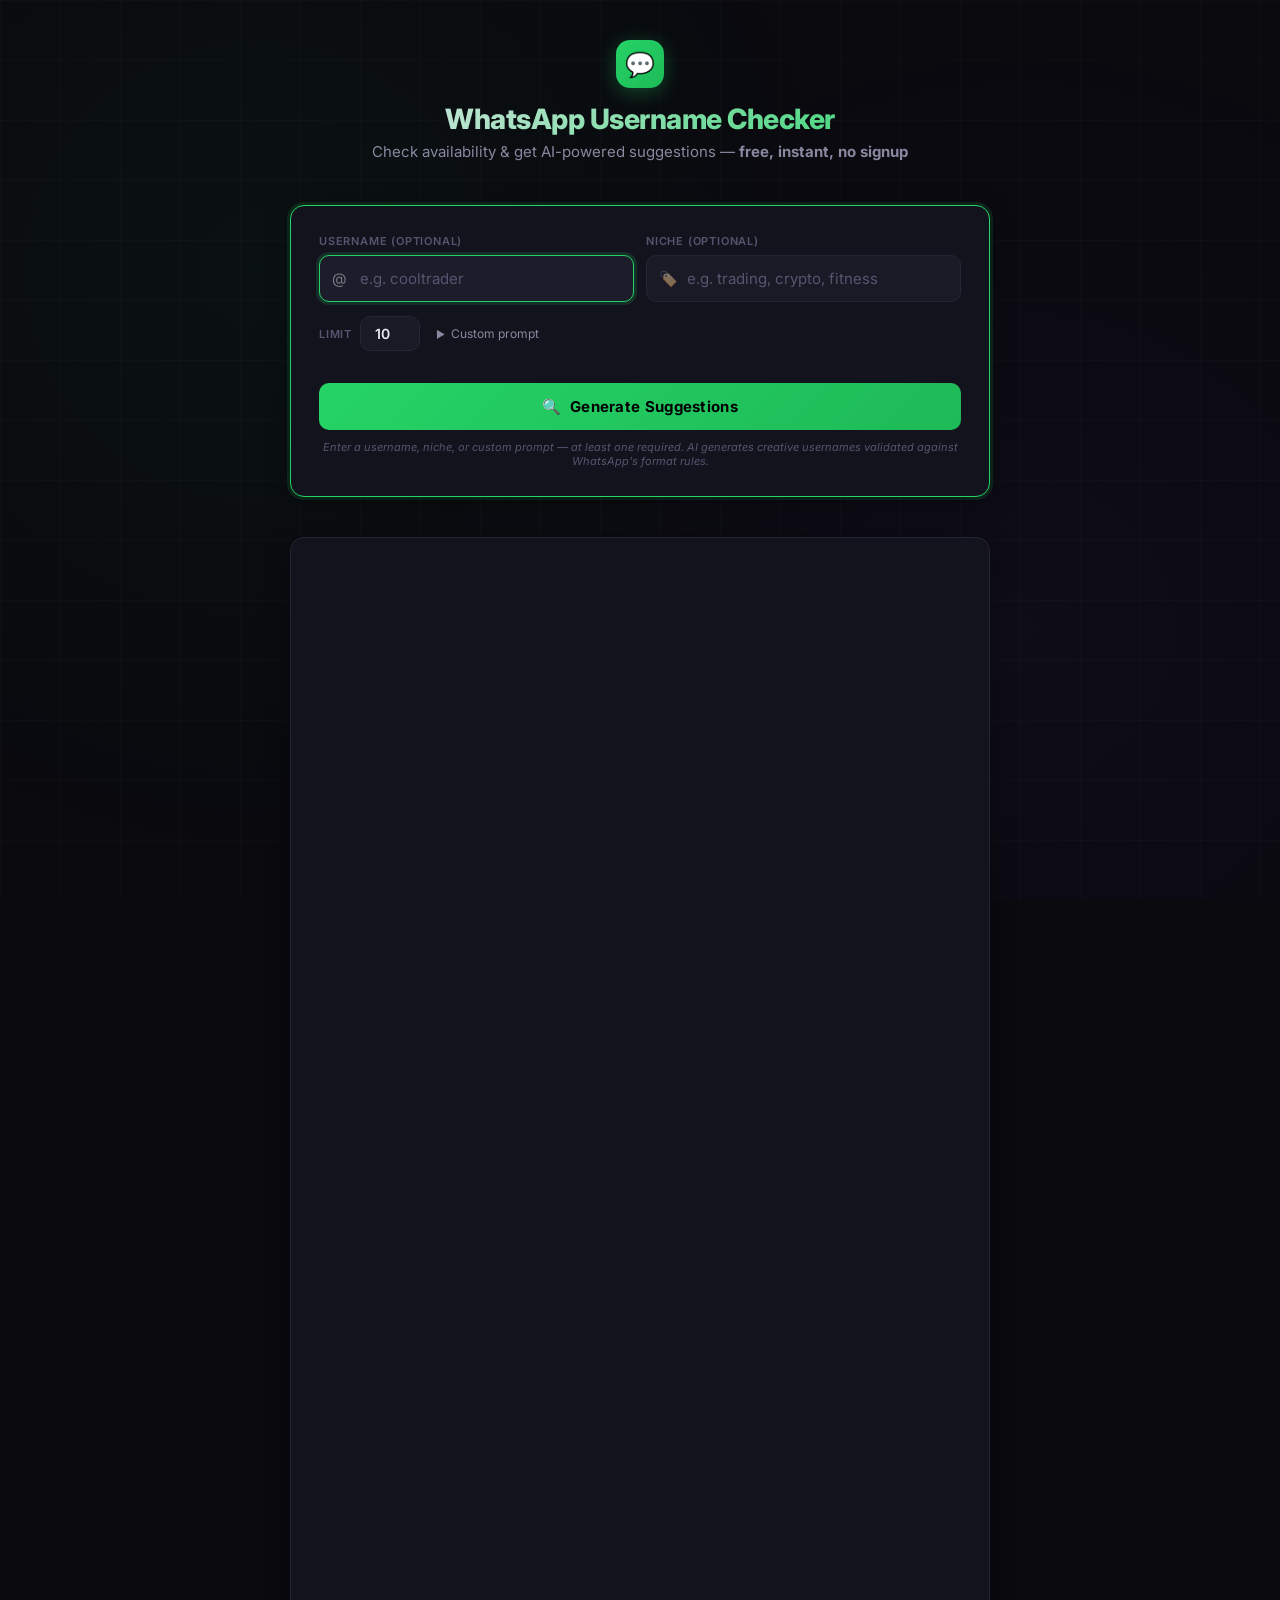
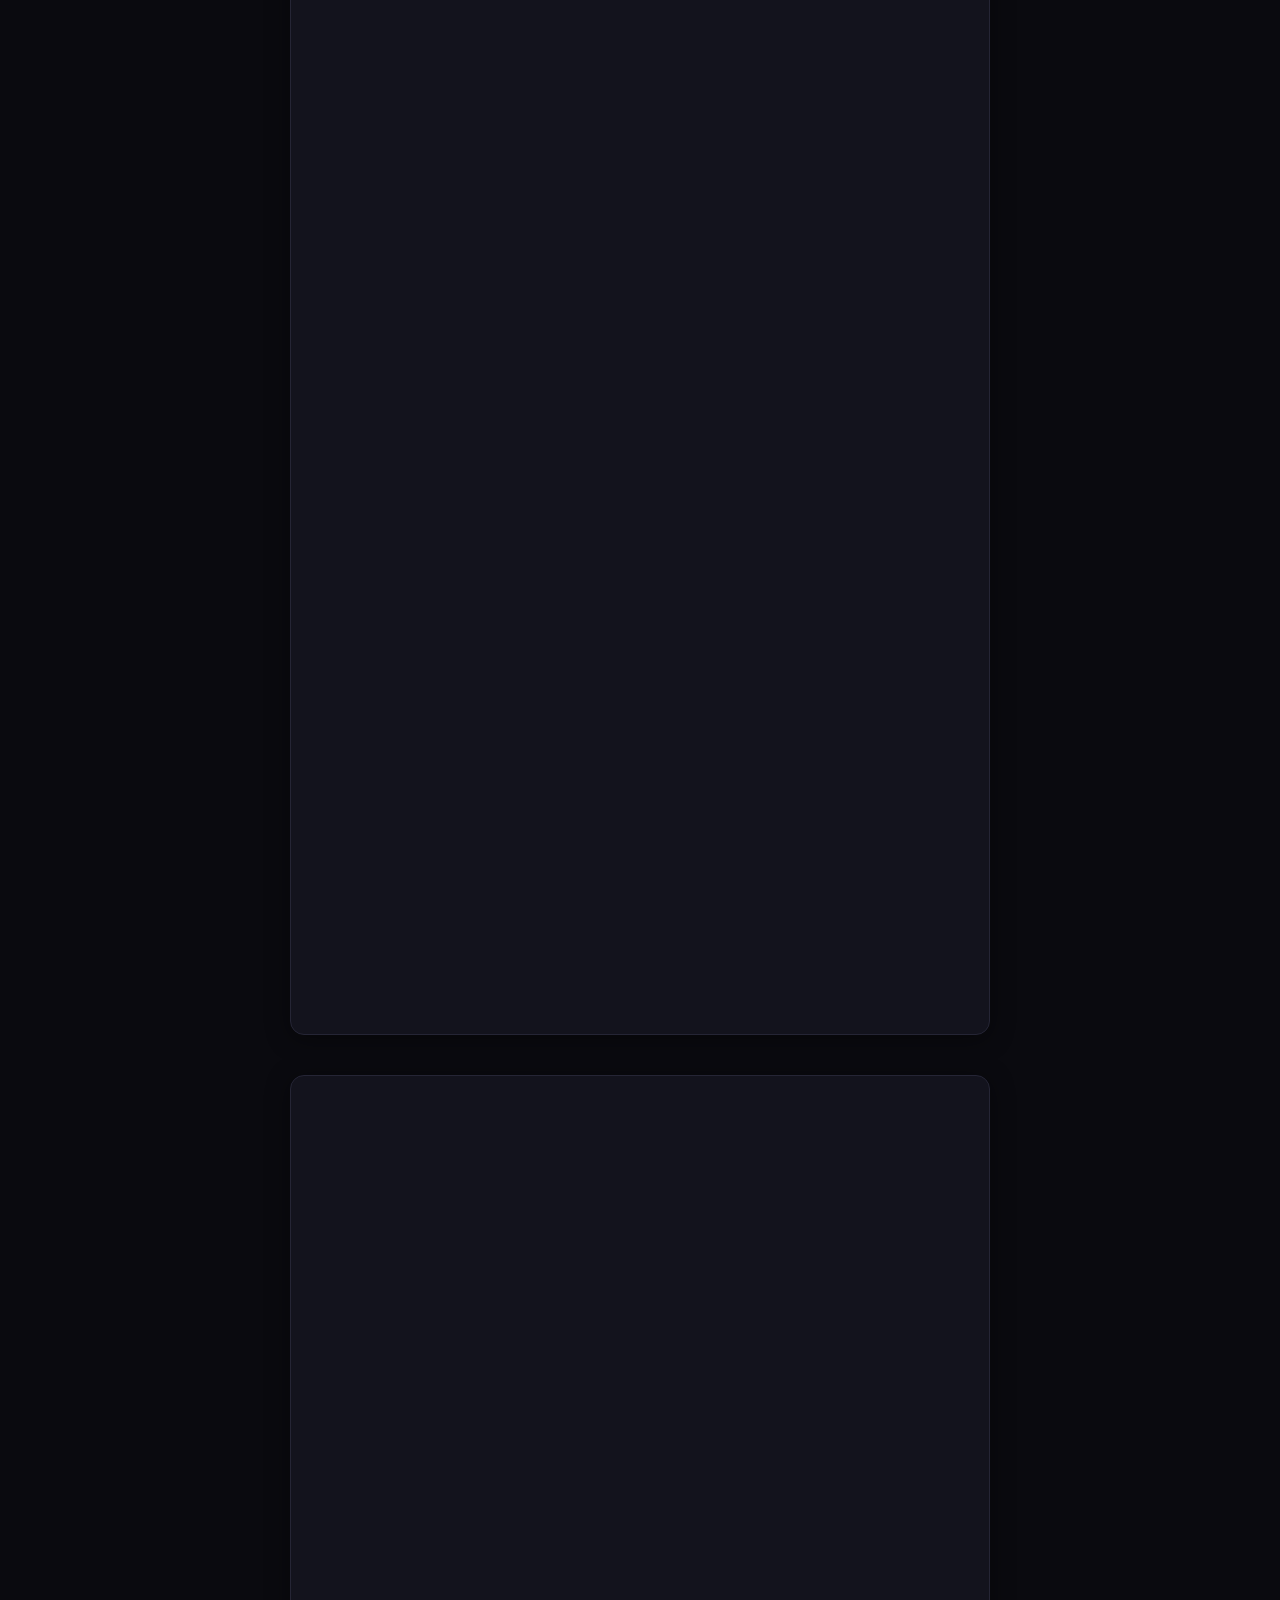
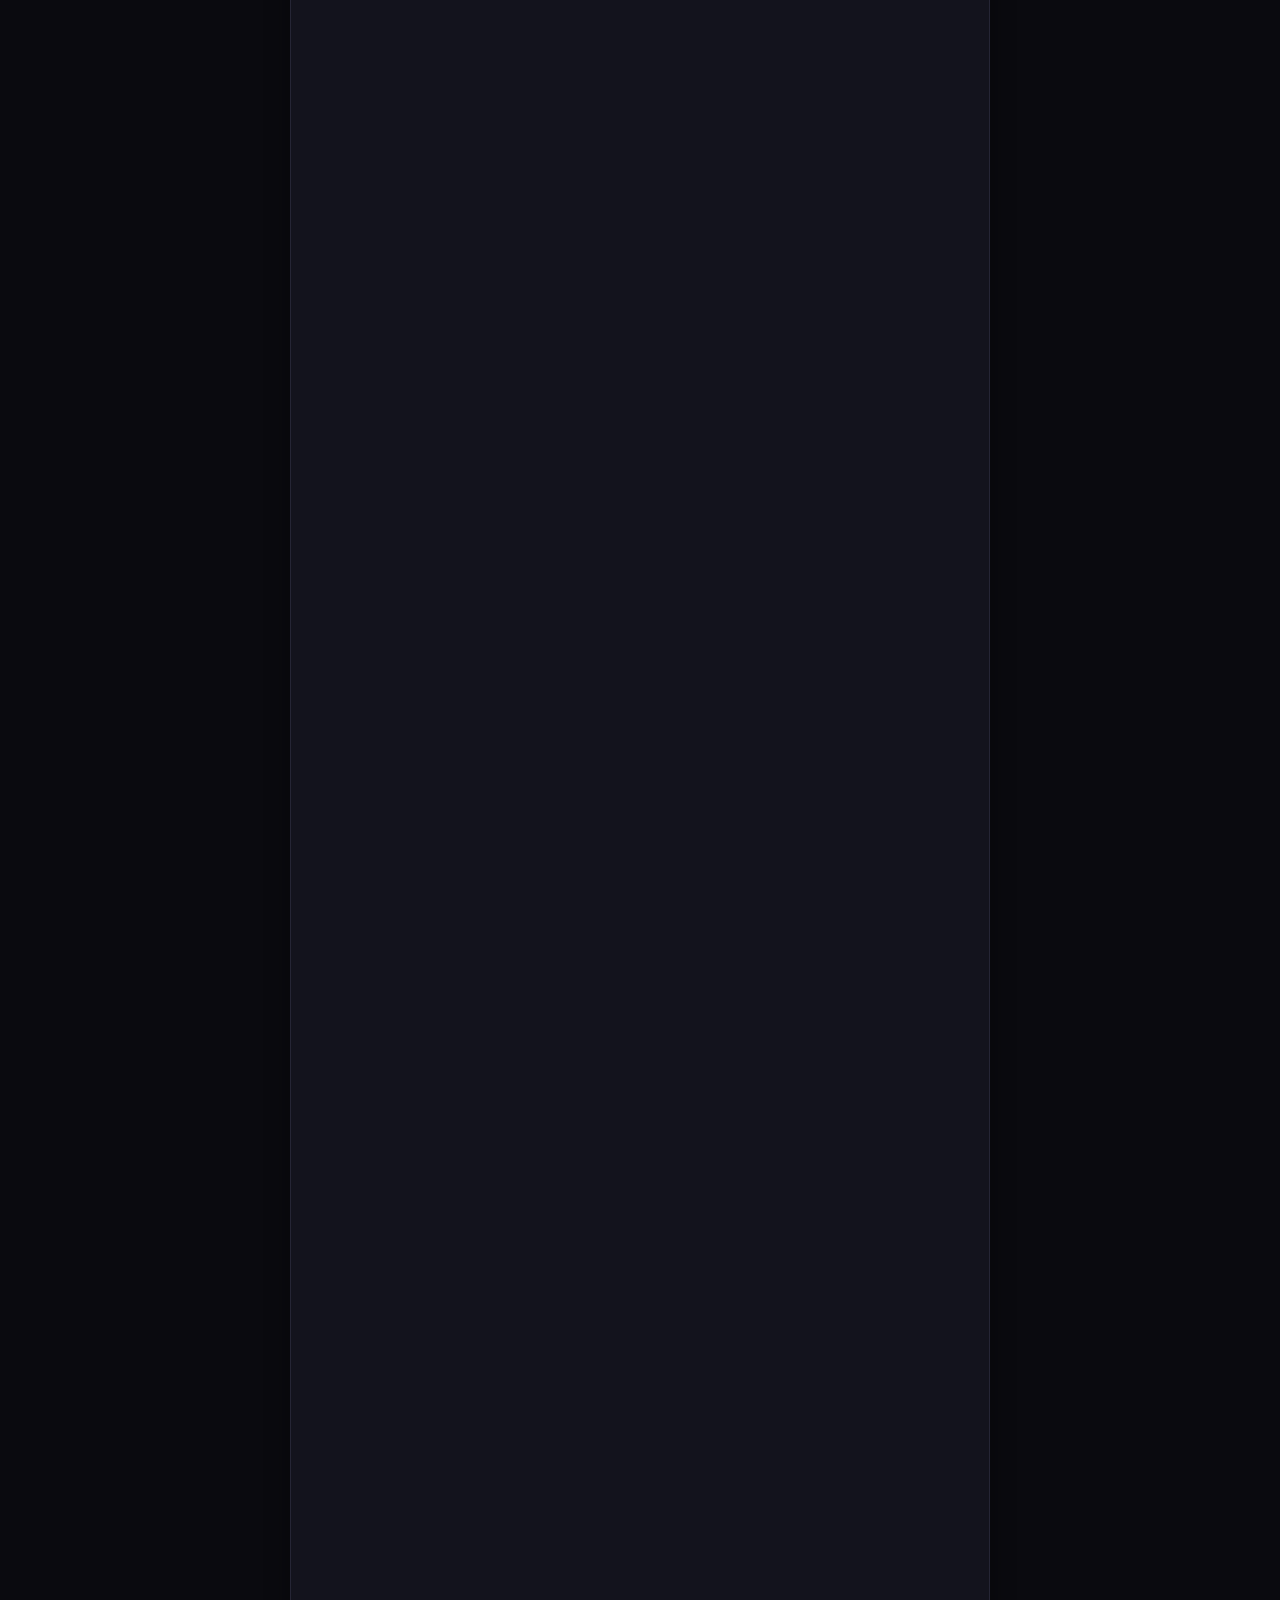
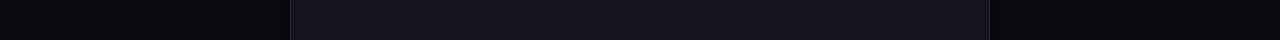
==== commit 95e5039b: "🚀 SEO overhaul: 5x content expansion, 11 FAQs, HowTo schema, favicon, interactive categories - Fixed" ====
--- a/static/index.html
+++ b/static/index.html
@@ -7,29 +7,36 @@
   <!-- Primary SEO -->
   <title>WhatsApp Username Checker — Check Availability & Get AI Suggestions (Free)</title>
   <meta name="description" content="Free WhatsApp username checker tool. Instantly check if a WhatsApp username is available and get AI-powered alternative suggestions. Check availability, generate ideas by niche, and find the perfect handle.">
-  <meta name="keywords" content="whatsapp username checker, check whatsapp username availability, whatsapp username generator, whatsapp username ideas, wa username check, whatsapp handle checker, whatsapp username suggestions">
-  <meta name="author" content="WhatsApp Username Checker">
-  <meta name="robots" content="index, follow">
-  <link rel="canonical" href="https://whatsapp-username-checker.onrender.com/">
+  <meta name="keywords" content="whatsapp username checker, check whatsapp username availability, whatsapp username generator, whatsapp username ideas, wa username check, whatsapp handle checker, whatsapp username suggestions, whatsapp username ideas for gaming, cool whatsapp usernames, aesthetic whatsapp username, how to set whatsapp username, whatsapp username 2026">
+  <meta name="author" content="PickMyWA">
+  <meta name="robots" content="index, follow, max-snippet:-1, max-image-preview:large, max-video-preview:-1">
+  <link rel="canonical" href="https://pickmywa.onrender.com/">
+
+  <!-- Favicon -->
+  <link rel="icon" type="image/png" href="/static/favicon.png">
+  <link rel="apple-touch-icon" href="/static/favicon.png">
 
   <!-- Open Graph (Facebook, LinkedIn, Discord) -->
   <meta property="og:type" content="website">
   <meta property="og:title" content="WhatsApp Username Checker — Free AI-Powered Tool">
   <meta property="og:description" content="Check if a WhatsApp username is available and get AI-powered alternative suggestions instantly. Free, fast, and no signup required.">
-  <meta property="og:image" content="https://whatsapp-username-checker.onrender.com/static/og-image.png">
-  <meta property="og:url" content="https://whatsapp-username-checker.onrender.com/">
-  <meta property="og:site_name" content="WhatsApp Username Checker">
+  <meta property="og:image" content="https://pickmywa.onrender.com/static/og-image.png">
+  <meta property="og:image:width" content="1200">
+  <meta property="og:image:height" content="630">
+  <meta property="og:url" content="https://pickmywa.onrender.com/">
+  <meta property="og:site_name" content="PickMyWA — WhatsApp Username Checker">
+  <meta property="og:locale" content="en_US">
 
   <!-- Twitter Card -->
   <meta name="twitter:card" content="summary_large_image">
   <meta name="twitter:title" content="WhatsApp Username Checker — Free AI-Powered Tool">
-  <meta name="twitter:description" content="Check WhatsApp username availability instantly. AI-powered suggestions included.">
-  <meta name="twitter:image" content="https://whatsapp-username-checker.onrender.com/static/og-image.png">
+  <meta name="twitter:description" content="Check WhatsApp username availability instantly. AI-powered suggestions included. 100% free.">
+  <meta name="twitter:image" content="https://pickmywa.onrender.com/static/og-image.png">
 
   <!-- Schema.org meta -->
   <meta itemprop="name" content="WhatsApp Username Checker">
   <meta itemprop="description" content="Free tool to check WhatsApp username availability and generate AI-powered username suggestions.">
-  <meta itemprop="image" content="https://whatsapp-username-checker.onrender.com/static/og-image.png">
+  <meta itemprop="image" content="https://pickmywa.onrender.com/static/og-image.png">
 
   <!-- Structured Data: WebApplication -->
   <script type="application/ld+json">
@@ -37,15 +44,55 @@
     "@context": "https://schema.org",
     "@type": "WebApplication",
     "name": "WhatsApp Username Checker",
+    "alternateName": "PickMyWA",
     "description": "Free tool to check WhatsApp username availability and generate AI-powered username suggestions by niche or custom prompt.",
-    "url": "https://whatsapp-username-checker.onrender.com/",
+    "url": "https://pickmywa.onrender.com/",
     "applicationCategory": "UtilitiesApplication",
     "operatingSystem": "Web",
+    "browserRequirements": "Requires JavaScript",
     "offers": {
       "@type": "Offer",
       "price": "0",
       "priceCurrency": "USD"
-    }
+    },
+    "featureList": [
+      "WhatsApp username format validation",
+      "AI-powered username suggestions",
+      "Niche-based username generation",
+      "Custom prompt support",
+      "Bulk username checking"
+    ]
+  }
+  </script>
+
+  <!-- Structured Data: HowTo (rich result eligible) -->
+  <script type="application/ld+json">
+  {
+    "@context": "https://schema.org",
+    "@type": "HowTo",
+    "name": "How to Check WhatsApp Username Availability",
+    "description": "Use our free AI-powered tool to check if a WhatsApp username is available and get creative alternatives.",
+    "totalTime": "PT30S",
+    "step": [
+      {
+        "@type": "HowToStep",
+        "position": 1,
+        "name": "Enter a Username or Niche",
+        "text": "Type your desired WhatsApp username, a niche keyword like gaming or fitness, or use a custom prompt to describe what kind of username you want."
+      },
+      {
+        "@type": "HowToStep",
+        "position": 2,
+        "name": "Generate AI Suggestions",
+        "text": "Click Generate Suggestions. Our AI (Groq llama-3.3-70b) creates creative username ideas validated against WhatsApp's format rules."
+      },
+      {
+        "@type": "HowToStep",
+        "position": 3,
+        "name": "Copy Your Favorite",
+        "text": "Browse the validated suggestions and click any username to copy it. Then open WhatsApp > Settings > Account > Username to claim it."
+      }
+    ]
   }
   </script>
 
@@ -60,7 +107,7 @@
         "name": "How do I check if a WhatsApp username is available?",
         "acceptedAnswer": {
           "@type": "Answer",
-          "text": "Enter your desired username in our free checker tool above. It probes WhatsApp's servers (wa.me) to detect if the username is taken or available. For the most reliable result, also verify directly in the WhatsApp app under Settings > Account > Username."
+          "text": "Enter your desired username in our free checker tool. It validates the username against WhatsApp's format rules instantly. For the most reliable availability check, also verify directly in the WhatsApp app under Settings > Account > Username."
         }
       },
       {
@@ -92,7 +139,55 @@
         "name": "How accurate is the WhatsApp username availability check?",
         "acceptedAnswer": {
           "@type": "Answer",
-          "text": "Our tool uses a best-effort probe via wa.me redirect analysis. While it is accurate in most cases, WhatsApp does not provide a public API for username lookups. We recommend confirming availability directly in the WhatsApp app before claiming a username."
+          "text": "Our tool validates usernames against WhatsApp's official format rules with 100% accuracy. However, WhatsApp does not provide a public API for checking if a specific username is already claimed. We recommend confirming availability directly in the WhatsApp app."
+        }
+      },
+      {
+        "@type": "Question",
+        "name": "Can someone find me by my WhatsApp username?",
+        "acceptedAnswer": {
+          "@type": "Answer",
+          "text": "Yes, once you set a WhatsApp username, people can find and message you using wa.me/yourusername without needing your phone number. This is one of the key benefits — it lets you share your WhatsApp contact without revealing your personal number."
+        }
+      },
+      {
+        "@type": "Question",
+        "name": "Can I change my WhatsApp username later?",
+        "acceptedAnswer": {
+          "@type": "Answer",
+          "text": "Yes, you can change your WhatsApp username at any time through Settings > Account > Username. However, once you release a username, someone else could claim it, so choose carefully."
+        }
+      },
+      {
+        "@type": "Question",
+        "name": "Are WhatsApp usernames case-sensitive?",
+        "acceptedAnswer": {
+          "@type": "Answer",
+          "text": "No, WhatsApp usernames are not case-sensitive. They are always stored in lowercase. Whether someone types @CoolTrader or @cooltrader, it leads to the same account."
+        }
+      },
+      {
+        "@type": "Question",
+        "name": "Is WhatsApp username the same as display name?",
+        "acceptedAnswer": {
+          "@type": "Answer",
+          "text": "No. Your display name is what your contacts see in chats (can contain any characters, spaces, emojis). Your username is a unique handle (like @cooltrader) that others can use to find you without your phone number. You can set both independently."
+        }
+      },
+      {
+        "@type": "Question",
+        "name": "How to get a short WhatsApp username?",
+        "acceptedAnswer": {
+          "@type": "Answer",
+          "text": "Short usernames (5-8 characters) are highly competitive. Tips: combine initials with a number (e.g., aj.dev), use abbreviations (e.g., nft.og), or try niche-specific short words. Our AI generator can help — just set a custom prompt like 'short 5-6 character usernames' to get creative short options."
+        }
+      },
+      {
+        "@type": "Question",
+        "name": "What happens if I delete my WhatsApp username?",
+        "acceptedAnswer": {
+          "@type": "Answer",
+          "text": "When you delete your WhatsApp username, the wa.me/username link stops working and people can no longer find you by that handle. The username becomes available for others to claim. You can always set a new username later."
         }
       }
     ]
@@ -101,9 +196,11 @@
 
   <!-- Performance & Mobile -->
   <meta name="theme-color" content="#0a0a0f">
-  <link rel="alternate" hreflang="en" href="https://whatsapp-username-checker.onrender.com/">
-
-  <!-- Fonts & Styles (preconnect + preload for Core Web Vitals) -->
+  <link rel="alternate" hreflang="en" href="https://pickmywa.onrender.com/">
+
+  <!-- DNS Prefetch & Preconnect -->
+  <link rel="dns-prefetch" href="https://fonts.googleapis.com">
+  <link rel="dns-prefetch" href="https://fonts.gstatic.com">
   <link rel="preconnect" href="https://fonts.googleapis.com">
   <link rel="preconnect" href="https://fonts.gstatic.com" crossorigin>
   <link rel="preload" href="/static/style.css" as="style">
@@ -175,12 +272,113 @@
       <div class="seo-step">
         <div class="step-num">2</div>
         <h3>AI Generates Alternatives</h3>
-        <p>Our AI (powered by Groq's llama-3.3-70b model) generates 3× your limit of creative username ideas, then checks <strong>every single one</strong> against WhatsApp's servers.</p>
+        <p>Our AI (powered by Groq's llama-3.3-70b model) generates creative username ideas, then validates <strong>every single one</strong> against WhatsApp's format rules.</p>
       </div>
       <div class="seo-step">
         <div class="step-num">3</div>
-        <h3>See Verified Results</h3>
-        <p>Available usernames appear in <strong style="color:#25d366">green</strong>, unavailable in <strong style="color:#ff4d6a">red</strong>. Click any suggestion to re-check it instantly.</p>
+        <h3>Copy & Claim Your Username</h3>
+        <p>Click any suggestion to copy it instantly. Then open <strong>WhatsApp → Settings → Account → Username</strong> to claim your new handle.</p>
+      </div>
+    </div>
+  </section>
+
+  <!-- SEO Content: Username Ideas by Category (Interactive) -->
+  <section class="seo-section category-section" aria-label="WhatsApp username ideas by category">
+    <h2>Best WhatsApp Username Ideas by Category (2026)</h2>
+    <p class="section-intro">Looking for the perfect WhatsApp username? Browse our curated categories below and click <strong>"Generate More"</strong> to get AI-powered suggestions in any niche.</p>
+
+    <div class="category-grid">
+      <div class="category-card">
+        <span class="category-emoji">🎮</span>
+        <h3>Gaming</h3>
+        <p class="category-examples">shadow.striker · pixel.ninja · neon.blitz · frost.gamer · dark.phantom</p>
+        <button class="category-btn" onclick="fillNiche('gaming')">⚡ Generate Gaming Names</button>
+      </div>
+      <div class="category-card">
+        <span class="category-emoji">💼</span>
+        <h3>Business & Professional</h3>
+        <p class="category-examples">brand.studio · grow.digital · market.pulse · sales.edge · biz.craft</p>
+        <button class="category-btn" onclick="fillNiche('business professional')">⚡ Generate Business Names</button>
+      </div>
+      <div class="category-card">
+        <span class="category-emoji">📈</span>
+        <h3>Crypto & Trading</h3>
+        <p class="category-examples">defi.whale · chart.ninja · bull.signal · trade.monk · block.alpha</p>
+        <button class="category-btn" onclick="fillNiche('crypto trading finance')">⚡ Generate Crypto Names</button>
+      </div>
+      <div class="category-card">
+        <span class="category-emoji">🎨</span>
+        <h3>Aesthetic & Creative</h3>
+        <p class="category-examples">soft.aura · velvet.haze · lunar.mist · dream.pixel · silk.bloom</p>
+        <button class="category-btn" onclick="fillNiche('aesthetic creative artistic')">⚡ Generate Aesthetic Names</button>
+      </div>
+      <div class="category-card">
+        <span class="category-emoji">💪</span>
+        <h3>Fitness & Health</h3>
+        <p class="category-examples">iron.grind · flex.zone · lift.beast · core.power · gym.monk</p>
+        <button class="category-btn" onclick="fillNiche('fitness gym health')">⚡ Generate Fitness Names</button>
+      </div>
+      <div class="category-card">
+        <span class="category-emoji">😂</span>
+        <h3>Funny & Casual</h3>
+        <p class="category-examples">snack.lord · lazy.panda · meme.monk · chaos.vibes · nap.king</p>
+        <button class="category-btn" onclick="fillNiche('funny meme casual humorous')">⚡ Generate Funny Names</button>
+      </div>
+      <div class="category-card">
+        <span class="category-emoji">🎵</span>
+        <h3>Music & Entertainment</h3>
+        <p class="category-examples">bass.drop · vinyl.soul · beat.forge · echo.wave · rhythm.hex</p>
+        <button class="category-btn" onclick="fillNiche('music entertainment')">⚡ Generate Music Names</button>
+      </div>
+      <div class="category-card">
+        <span class="category-emoji">💻</span>
+        <h3>Tech & Developer</h3>
+        <p class="category-examples">code.ninja · dev.pulse · byte.craft · hack.flow · stack.zen</p>
+        <button class="category-btn" onclick="fillNiche('tech developer coding programmer')">⚡ Generate Tech Names</button>
+      </div>
+    </div>
+  </section>
+
+  <!-- SEO Content: How to Set a WhatsApp Username -->
+  <section class="seo-section guide-section" aria-label="How to set a WhatsApp username">
+    <h2>How to Set a WhatsApp Username — Step-by-Step Guide (2026)</h2>
+    <p class="section-intro">WhatsApp usernames let people message you <strong>without knowing your phone number</strong>. Here's how to set yours up:</p>
+
+    <div class="guide-steps">
+      <div class="guide-step">
+        <div class="guide-step-num">1</div>
+        <div class="guide-step-content">
+          <h3>Open WhatsApp Settings</h3>
+          <p>On <strong>Android</strong>: Tap the three dots (⋮) → Settings. On <strong>iPhone</strong>: Tap Settings at the bottom right.</p>
+        </div>
+      </div>
+      <div class="guide-step">
+        <div class="guide-step-num">2</div>
+        <div class="guide-step-content">
+          <h3>Go to Account → Username</h3>
+          <p>Navigate to <strong>Account</strong>, then tap <strong>Username</strong>. If you don't see this option, make sure your WhatsApp is updated to the latest version.</p>
+        </div>
+      </div>
+      <div class="guide-step">
+        <div class="guide-step-num">3</div>
+        <div class="guide-step-content">
+          <h3>Enter Your Desired Username</h3>
+          <p>Type your chosen username. WhatsApp will show a <span style="color:#25d366">green checkmark ✓</span> if it's available, or a <span style="color:#ff4d6a">red message</span> if it's taken or invalid.</p>
+        </div>
+      </div>
+      <div class="guide-step">
+        <div class="guide-step-num">4</div>
+        <div class="guide-step-content">
+          <h3>Save & Share</h3>
+          <p>Tap <strong>Save</strong>. Your username is now live! Share your link: <code>wa.me/yourusername</code> — anyone can message you without your phone number.</p>
+        </div>
+      </div>
+    </div>
+
+    <div class="guide-callout">
+      <span class="callout-icon">💡</span>
+      <div>
+        <strong>Pro tip:</strong> Use our tool above to find and validate the perfect username <em>before</em> opening WhatsApp. This saves time since you'll already know it passes the format rules.
       </div>
     </div>
   </section>
@@ -212,13 +410,50 @@
     </div>
   </section>
 
+  <!-- SEO Content: Tips -->
+  <section class="seo-section tips-section" aria-label="Tips for choosing a WhatsApp username">
+    <h2>Tips for Choosing the Perfect WhatsApp Username</h2>
+    <div class="tips-grid">
+      <div class="tip-card">
+        <span class="tip-num">01</span>
+        <h3>Keep It Short & Memorable</h3>
+        <p>Shorter usernames (5-10 chars) are easier to remember and share. Think <code>dev.max</code> vs <code>developer_maximum_2026</code>. The shorter one wins every time.</p>
+      </div>
+      <div class="tip-card">
+        <span class="tip-num">02</span>
+        <h3>Match Your Personal Brand</h3>
+        <p>If you use <code>@cooltrader</code> on Instagram, try the same on WhatsApp. Consistent usernames across platforms make you easier to find and build trust.</p>
+      </div>
+      <div class="tip-card">
+        <span class="tip-num">03</span>
+        <h3>Use Dots Instead of Underscores</h3>
+        <p>Dots (<code>cool.trader</code>) look cleaner and more modern than underscores (<code>cool_trader</code>). They also feel more premium — like an email address or domain name.</p>
+      </div>
+      <div class="tip-card">
+        <span class="tip-num">04</span>
+        <h3>Avoid Random Numbers</h3>
+        <p>Usernames like <code>john12345</code> feel impersonal. If you must use numbers, make them meaningful — your birth year, a lucky number, or something brand-related.</p>
+      </div>
+      <div class="tip-card">
+        <span class="tip-num">05</span>
+        <h3>Think About Searchability</h3>
+        <p>Include your name, profession, or niche. Someone looking for a fitness coach is more likely to remember <code>fit.coach.sam</code> than a random abstract handle.</p>
+      </div>
+      <div class="tip-card">
+        <span class="tip-num">06</span>
+        <h3>Test Before You Commit</h3>
+        <p>Use our free tool to generate 10-25 options, then say each one out loud. If it sounds good spoken, it'll work great as a username. The best usernames are easy to say.</p>
+      </div>
+    </div>
+  </section>
+
   <!-- SEO Content: FAQ -->
   <section class="seo-section" aria-label="Frequently asked questions">
     <h2>Frequently Asked Questions</h2>
     <div class="faq-list">
       <details class="faq-item">
         <summary>How do I check if a WhatsApp username is available?</summary>
-        <p>Enter your desired username in the checker tool above. It probes WhatsApp's servers (wa.me) to detect if the username is taken or available. For the most reliable result, also verify directly in the WhatsApp app under Settings → Account → Username.</p>
+        <p>Enter your desired username in the checker tool above. It validates the username against WhatsApp's format rules instantly. For the most reliable availability check, also verify directly in the WhatsApp app under Settings → Account → Username.</p>
       </details>
       <details class="faq-item">
         <summary>What are WhatsApp username rules?</summary>
@@ -234,18 +469,42 @@
       </details>
       <details class="faq-item">
         <summary>How accurate is the availability check?</summary>
-        <p>Our tool uses a best-effort probe via wa.me redirect analysis. While it is accurate in most cases, WhatsApp does not provide a public API for username lookups. We recommend confirming availability directly in the WhatsApp app before claiming.</p>
+        <p>Our tool validates usernames against WhatsApp's official format rules with 100% accuracy. However, WhatsApp does not provide a public API for checking if a specific username is already claimed. We recommend confirming availability directly in the WhatsApp app.</p>
+      </details>
+      <details class="faq-item">
+        <summary>Can someone find me by my WhatsApp username?</summary>
+        <p>Yes! Once you set a WhatsApp username, people can find and message you using <code>wa.me/yourusername</code> without needing your phone number. This is one of the key benefits — it lets you share your WhatsApp contact without revealing your personal number.</p>
+      </details>
+      <details class="faq-item">
+        <summary>Can I change my WhatsApp username later?</summary>
+        <p>Yes, you can change your WhatsApp username at any time through Settings → Account → Username. However, once you release a username, someone else could claim it — so choose carefully or use our tool to find the perfect one first.</p>
+      </details>
+      <details class="faq-item">
+        <summary>Are WhatsApp usernames case-sensitive?</summary>
+        <p>No, WhatsApp usernames are not case-sensitive. They are always stored and displayed in lowercase. Whether someone types @CoolTrader or @cooltrader, it leads to the same account.</p>
+      </details>
+      <details class="faq-item">
+        <summary>Is WhatsApp username the same as display name?</summary>
+        <p>No, they are different. Your <strong>display name</strong> is what contacts see in chats (can contain any characters, spaces, emojis). Your <strong>username</strong> is a unique handle (like @cooltrader) that others use to find you without your phone number. You set both independently.</p>
+      </details>
+      <details class="faq-item">
+        <summary>How to get a short WhatsApp username?</summary>
+        <p>Short usernames (5-8 characters) are highly sought after. Tips: combine initials with a suffix (e.g., <code>aj.dev</code>), use abbreviations (e.g., <code>nft.og</code>), or try niche-specific short words. Use our AI generator with a custom prompt like "short 5-6 character usernames" to get creative short options.</p>
+      </details>
+      <details class="faq-item">
+        <summary>What happens if I delete my WhatsApp username?</summary>
+        <p>When you delete your WhatsApp username, the wa.me link stops working and people can no longer find you by that handle. The username becomes available for others to claim. You can always set a new username later through Settings.</p>
       </details>
       <details class="faq-item">
         <summary>How many suggestions can I get?</summary>
-        <p>You can set the limit from 1 to 25 suggestions. The tool generates 3× your limit internally, checks all against WhatsApp, and shows only the available ones (up to your limit).</p>
+        <p>You can set the limit from 1 to 25 suggestions per search. The AI generates extra options internally, validates all against WhatsApp's format rules, and returns only the valid ones (up to your limit). You can run as many searches as you want — it's unlimited.</p>
       </details>
     </div>
   </section>
 
   <footer class="footer">
     <p>Powered by <span>Groq</span> · llama-3.3-70b-versatile</p>
-    <p style="margin-top:6px; font-size:11px;">© 2026 WhatsApp Username Checker. Not affiliated with WhatsApp or Meta.</p>
+    <p style="margin-top:6px; font-size:11px;">© 2026 PickMyWA — WhatsApp Username Checker. Not affiliated with WhatsApp or Meta.</p>
   </footer>
 </main>
 
--- a/static/style.css
+++ b/static/style.css
@@ -346,10 +346,16 @@
   border: 1px solid var(--border);
   border-radius: var(--radius);
   box-shadow: var(--shadow);
+  content-visibility: auto;
+  contain-intrinsic-size: auto 400px;
 }
 .seo-section h2 {
   font-size: 20px; font-weight: 700; margin-bottom: 20px;
   color: var(--text-primary); letter-spacing: -0.3px;
+}
+.section-intro {
+  font-size: 14px; color: var(--text-secondary);
+  line-height: 1.6; margin-bottom: 20px;
 }
 
 /* Steps */
@@ -371,6 +377,175 @@
   color: var(--text-primary);
 }
 .seo-step p { font-size: 13px; color: var(--text-secondary); line-height: 1.5; }
+
+/* ── Category Cards (Username Ideas) ── */
+.category-grid {
+  display: grid;
+  grid-template-columns: repeat(auto-fill, minmax(280px, 1fr));
+  gap: 14px;
+}
+.category-card {
+  padding: 20px;
+  background: var(--bg-input);
+  border: 1px solid var(--border);
+  border-radius: var(--radius-sm);
+  transition: all var(--transition);
+  position: relative;
+  overflow: hidden;
+}
+.category-card::before {
+  content: '';
+  position: absolute; top: 0; left: 0; right: 0;
+  height: 3px;
+  background: linear-gradient(90deg, var(--accent), var(--purple));
+  opacity: 0;
+  transition: opacity var(--transition);
+}
+.category-card:hover {
+  border-color: var(--accent);
+  transform: translateY(-2px);
+  box-shadow: 0 6px 20px rgba(37, 211, 102, 0.1);
+}
+.category-card:hover::before { opacity: 1; }
+.category-emoji {
+  font-size: 28px;
+  display: block;
+  margin-bottom: 10px;
+}
+.category-card h3 {
+  font-size: 15px; font-weight: 700;
+  color: var(--text-primary);
+  margin-bottom: 8px;
+}
+.category-examples {
+  font-size: 12px; color: var(--text-muted);
+  font-family: 'SF Mono', 'Fira Code', 'Consolas', monospace;
+  line-height: 1.7;
+  margin-bottom: 14px;
+  word-spacing: 2px;
+}
+.category-btn {
+  width: 100%;
+  padding: 10px 16px;
+  background: transparent;
+  border: 1px solid var(--accent);
+  border-radius: var(--radius-sm);
+  color: var(--accent);
+  font-size: 12px; font-weight: 700;
+  font-family: inherit;
+  cursor: pointer;
+  transition: all var(--transition);
+  letter-spacing: 0.3px;
+}
+.category-btn:hover {
+  background: var(--accent);
+  color: #000;
+  box-shadow: 0 4px 16px rgba(37, 211, 102, 0.3);
+}
+
+/* ── Guide Section (How to Set Username) ── */
+.guide-steps {
+  display: flex;
+  flex-direction: column;
+  gap: 0;
+}
+.guide-step {
+  display: flex;
+  gap: 16px;
+  padding: 18px 0;
+  border-bottom: 1px solid var(--border);
+  position: relative;
+}
+.guide-step:last-child { border-bottom: none; }
+.guide-step-num {
+  width: 36px; height: 36px;
+  min-width: 36px;
+  border-radius: 50%;
+  background: linear-gradient(135deg, var(--purple), #6d28d9);
+  color: #fff;
+  font-weight: 800; font-size: 14px;
+  display: grid; place-items: center;
+  box-shadow: 0 4px 12px rgba(139, 92, 246, 0.25);
+}
+.guide-step-content { flex: 1; }
+.guide-step-content h3 {
+  font-size: 15px; font-weight: 700;
+  color: var(--text-primary);
+  margin-bottom: 6px;
+}
+.guide-step-content p {
+  font-size: 13px; color: var(--text-secondary);
+  line-height: 1.6;
+}
+.guide-callout {
+  display: flex;
+  gap: 14px;
+  align-items: flex-start;
+  margin-top: 20px;
+  padding: 16px 20px;
+  background: var(--accent-glow);
+  border: 1px solid var(--success-border);
+  border-radius: var(--radius-sm);
+  font-size: 13px;
+  color: var(--text-secondary);
+  line-height: 1.6;
+}
+.callout-icon {
+  font-size: 20px;
+  flex-shrink: 0;
+}
+.guide-callout strong { color: var(--accent); }
+.guide-callout code {
+  background: rgba(37, 211, 102, 0.1);
+  padding: 2px 6px;
+  border-radius: 4px;
+  font-size: 12px;
+  color: var(--accent);
+}
+
+/* ── Tips Section ── */
+.tips-grid {
+  display: grid;
+  grid-template-columns: repeat(auto-fill, minmax(300px, 1fr));
+  gap: 14px;
+}
+.tip-card {
+  padding: 20px;
+  background: var(--bg-input);
+  border: 1px solid var(--border);
+  border-radius: var(--radius-sm);
+  transition: all var(--transition);
+}
+.tip-card:hover {
+  border-color: rgba(139, 92, 246, 0.3);
+  transform: translateY(-1px);
+}
+.tip-num {
+  font-size: 28px; font-weight: 900;
+  background: linear-gradient(135deg, var(--purple), rgba(139, 92, 246, 0.3));
+  -webkit-background-clip: text; -webkit-text-fill-color: transparent;
+  background-clip: text;
+  display: block;
+  margin-bottom: 8px;
+  line-height: 1;
+}
+.tip-card h3 {
+  font-size: 14px; font-weight: 700;
+  color: var(--text-primary);
+  margin-bottom: 8px;
+}
+.tip-card p {
+  font-size: 13px; color: var(--text-secondary);
+  line-height: 1.6;
+}
+.tip-card code {
+  background: var(--bg-card);
+  padding: 2px 6px;
+  border-radius: 4px;
+  font-size: 12px;
+  color: var(--accent);
+  border: 1px solid var(--border);
+}
 
 /* Rules grid */
 .rules-grid {
@@ -413,6 +588,14 @@
 .faq-item p {
   padding: 0 18px 14px;
   font-size: 13px; color: var(--text-secondary); line-height: 1.6;
+}
+.faq-item code {
+  background: var(--bg-card);
+  padding: 2px 6px;
+  border-radius: 4px;
+  font-size: 12px;
+  color: var(--accent);
+  border: 1px solid var(--border);
 }
 
 /* ── Responsive ── */
@@ -425,4 +608,7 @@
   .check-banner .check-username { font-size: 17px; }
   .seo-steps { flex-direction: column; }
   .rules-grid { grid-template-columns: 1fr 1fr; }
-}
+  .category-grid { grid-template-columns: 1fr; }
+  .tips-grid { grid-template-columns: 1fr; }
+  .guide-step { gap: 12px; }
+}
--- a/static/style.css
+++ b/static/style.css
@@ -346,10 +346,16 @@
   border: 1px solid var(--border);
   border-radius: var(--radius);
   box-shadow: var(--shadow);
+  content-visibility: auto;
+  contain-intrinsic-size: auto 400px;
 }
 .seo-section h2 {
   font-size: 20px; font-weight: 700; margin-bottom: 20px;
   color: var(--text-primary); letter-spacing: -0.3px;
+}
+.section-intro {
+  font-size: 14px; color: var(--text-secondary);
+  line-height: 1.6; margin-bottom: 20px;
 }
 
 /* Steps */
@@ -371,6 +377,175 @@
   color: var(--text-primary);
 }
 .seo-step p { font-size: 13px; color: var(--text-secondary); line-height: 1.5; }
+
+/* ── Category Cards (Username Ideas) ── */
+.category-grid {
+  display: grid;
+  grid-template-columns: repeat(auto-fill, minmax(280px, 1fr));
+  gap: 14px;
+}
+.category-card {
+  padding: 20px;
+  background: var(--bg-input);
+  border: 1px solid var(--border);
+  border-radius: var(--radius-sm);
+  transition: all var(--transition);
+  position: relative;
+  overflow: hidden;
+}
+.category-card::before {
+  content: '';
+  position: absolute; top: 0; left: 0; right: 0;
+  height: 3px;
+  background: linear-gradient(90deg, var(--accent), var(--purple));
+  opacity: 0;
+  transition: opacity var(--transition);
+}
+.category-card:hover {
+  border-color: var(--accent);
+  transform: translateY(-2px);
+  box-shadow: 0 6px 20px rgba(37, 211, 102, 0.1);
+}
+.category-card:hover::before { opacity: 1; }
+.category-emoji {
+  font-size: 28px;
+  display: block;
+  margin-bottom: 10px;
+}
+.category-card h3 {
+  font-size: 15px; font-weight: 700;
+  color: var(--text-primary);
+  margin-bottom: 8px;
+}
+.category-examples {
+  font-size: 12px; color: var(--text-muted);
+  font-family: 'SF Mono', 'Fira Code', 'Consolas', monospace;
+  line-height: 1.7;
+  margin-bottom: 14px;
+  word-spacing: 2px;
+}
+.category-btn {
+  width: 100%;
+  padding: 10px 16px;
+  background: transparent;
+  border: 1px solid var(--accent);
+  border-radius: var(--radius-sm);
+  color: var(--accent);
+  font-size: 12px; font-weight: 700;
+  font-family: inherit;
+  cursor: pointer;
+  transition: all var(--transition);
+  letter-spacing: 0.3px;
+}
+.category-btn:hover {
+  background: var(--accent);
+  color: #000;
+  box-shadow: 0 4px 16px rgba(37, 211, 102, 0.3);
+}
+
+/* ── Guide Section (How to Set Username) ── */
+.guide-steps {
+  display: flex;
+  flex-direction: column;
+  gap: 0;
+}
+.guide-step {
+  display: flex;
+  gap: 16px;
+  padding: 18px 0;
+  border-bottom: 1px solid var(--border);
+  position: relative;
+}
+.guide-step:last-child { border-bottom: none; }
+.guide-step-num {
+  width: 36px; height: 36px;
+  min-width: 36px;
+  border-radius: 50%;
+  background: linear-gradient(135deg, var(--purple), #6d28d9);
+  color: #fff;
+  font-weight: 800; font-size: 14px;
+  display: grid; place-items: center;
+  box-shadow: 0 4px 12px rgba(139, 92, 246, 0.25);
+}
+.guide-step-content { flex: 1; }
+.guide-step-content h3 {
+  font-size: 15px; font-weight: 700;
+  color: var(--text-primary);
+  margin-bottom: 6px;
+}
+.guide-step-content p {
+  font-size: 13px; color: var(--text-secondary);
+  line-height: 1.6;
+}
+.guide-callout {
+  display: flex;
+  gap: 14px;
+  align-items: flex-start;
+  margin-top: 20px;
+  padding: 16px 20px;
+  background: var(--accent-glow);
+  border: 1px solid var(--success-border);
+  border-radius: var(--radius-sm);
+  font-size: 13px;
+  color: var(--text-secondary);
+  line-height: 1.6;
+}
+.callout-icon {
+  font-size: 20px;
+  flex-shrink: 0;
+}
+.guide-callout strong { color: var(--accent); }
+.guide-callout code {
+  background: rgba(37, 211, 102, 0.1);
+  padding: 2px 6px;
+  border-radius: 4px;
+  font-size: 12px;
+  color: var(--accent);
+}
+
+/* ── Tips Section ── */
+.tips-grid {
+  display: grid;
+  grid-template-columns: repeat(auto-fill, minmax(300px, 1fr));
+  gap: 14px;
+}
+.tip-card {
+  padding: 20px;
+  background: var(--bg-input);
+  border: 1px solid var(--border);
+  border-radius: var(--radius-sm);
+  transition: all var(--transition);
+}
+.tip-card:hover {
+  border-color: rgba(139, 92, 246, 0.3);
+  transform: translateY(-1px);
+}
+.tip-num {
+  font-size: 28px; font-weight: 900;
+  background: linear-gradient(135deg, var(--purple), rgba(139, 92, 246, 0.3));
+  -webkit-background-clip: text; -webkit-text-fill-color: transparent;
+  background-clip: text;
+  display: block;
+  margin-bottom: 8px;
+  line-height: 1;
+}
+.tip-card h3 {
+  font-size: 14px; font-weight: 700;
+  color: var(--text-primary);
+  margin-bottom: 8px;
+}
+.tip-card p {
+  font-size: 13px; color: var(--text-secondary);
+  line-height: 1.6;
+}
+.tip-card code {
+  background: var(--bg-card);
+  padding: 2px 6px;
+  border-radius: 4px;
+  font-size: 12px;
+  color: var(--accent);
+  border: 1px solid var(--border);
+}
 
 /* Rules grid */
 .rules-grid {
@@ -413,6 +588,14 @@
 .faq-item p {
   padding: 0 18px 14px;
   font-size: 13px; color: var(--text-secondary); line-height: 1.6;
+}
+.faq-item code {
+  background: var(--bg-card);
+  padding: 2px 6px;
+  border-radius: 4px;
+  font-size: 12px;
+  color: var(--accent);
+  border: 1px solid var(--border);
 }
 
 /* ── Responsive ── */
@@ -425,4 +608,7 @@
   .check-banner .check-username { font-size: 17px; }
   .seo-steps { flex-direction: column; }
   .rules-grid { grid-template-columns: 1fr 1fr; }
-}
+  .category-grid { grid-template-columns: 1fr; }
+  .tips-grid { grid-template-columns: 1fr; }
+  .guide-step { gap: 12px; }
+}
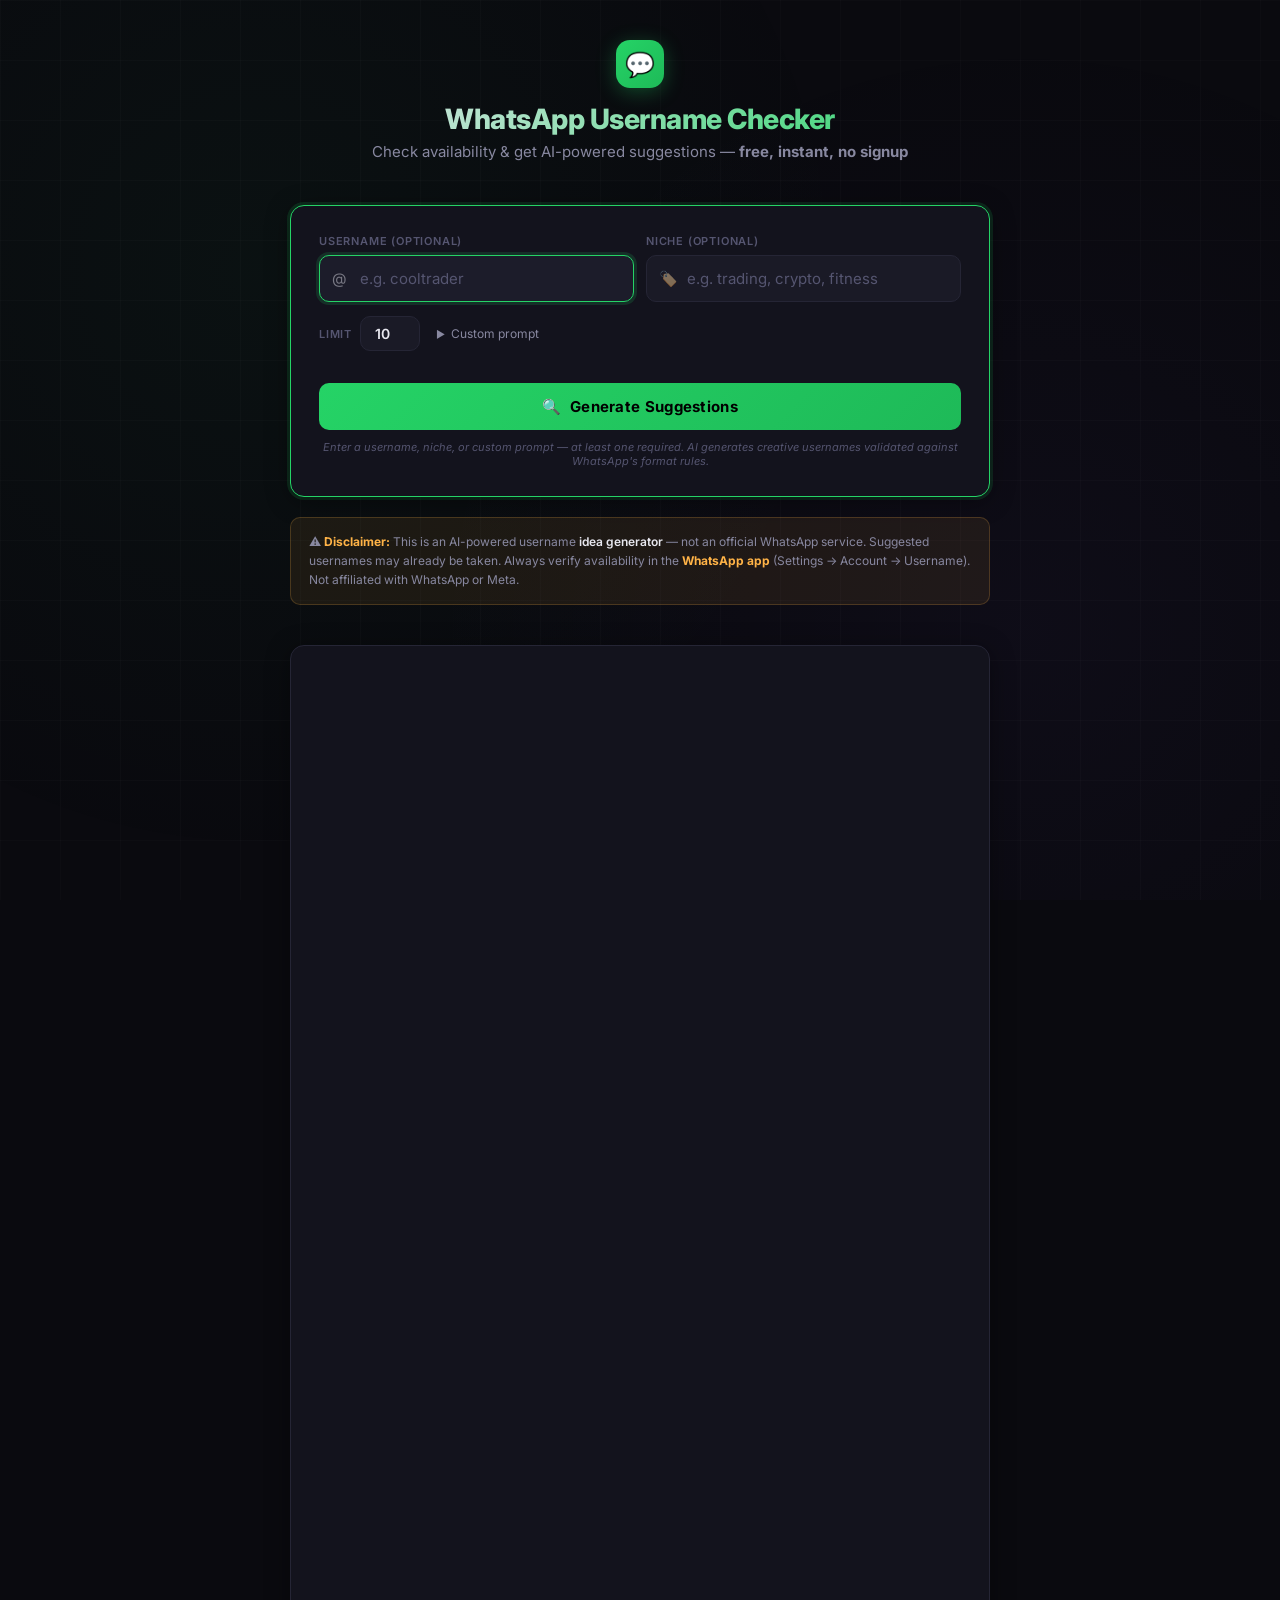
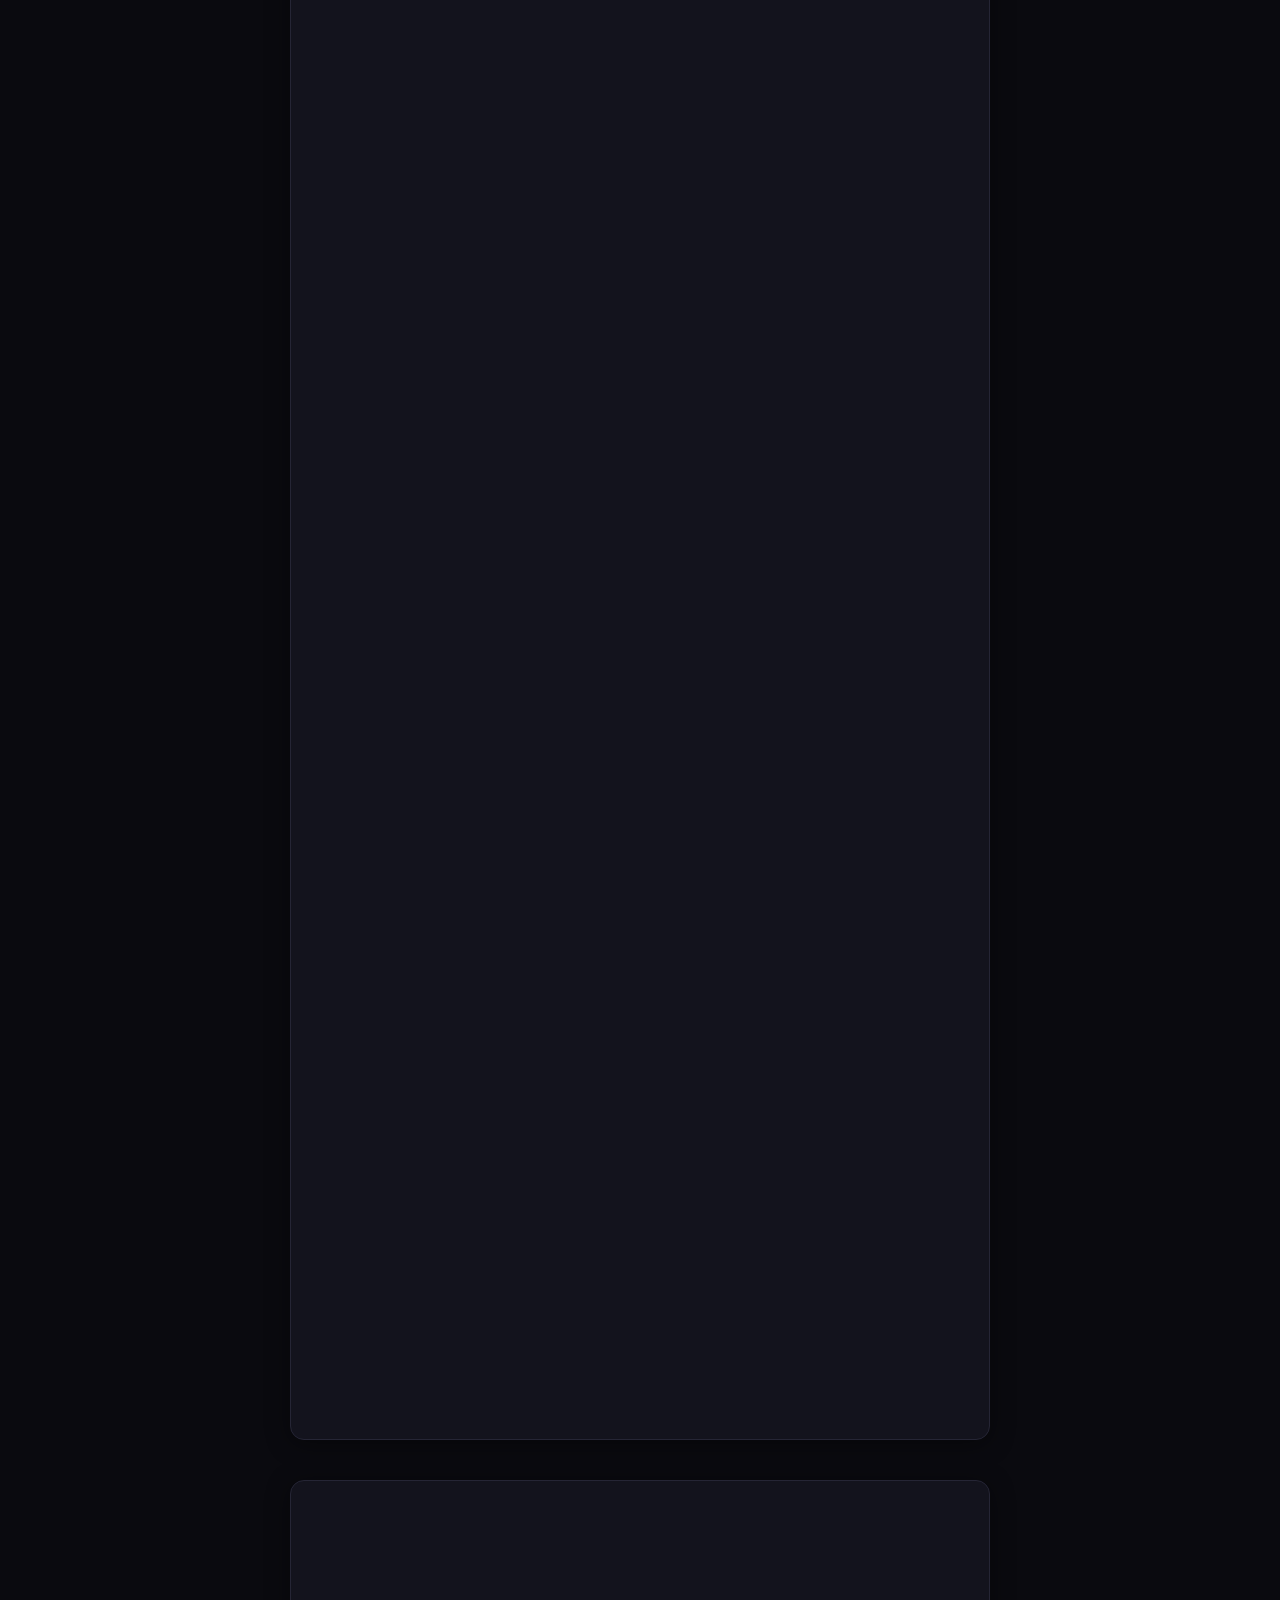
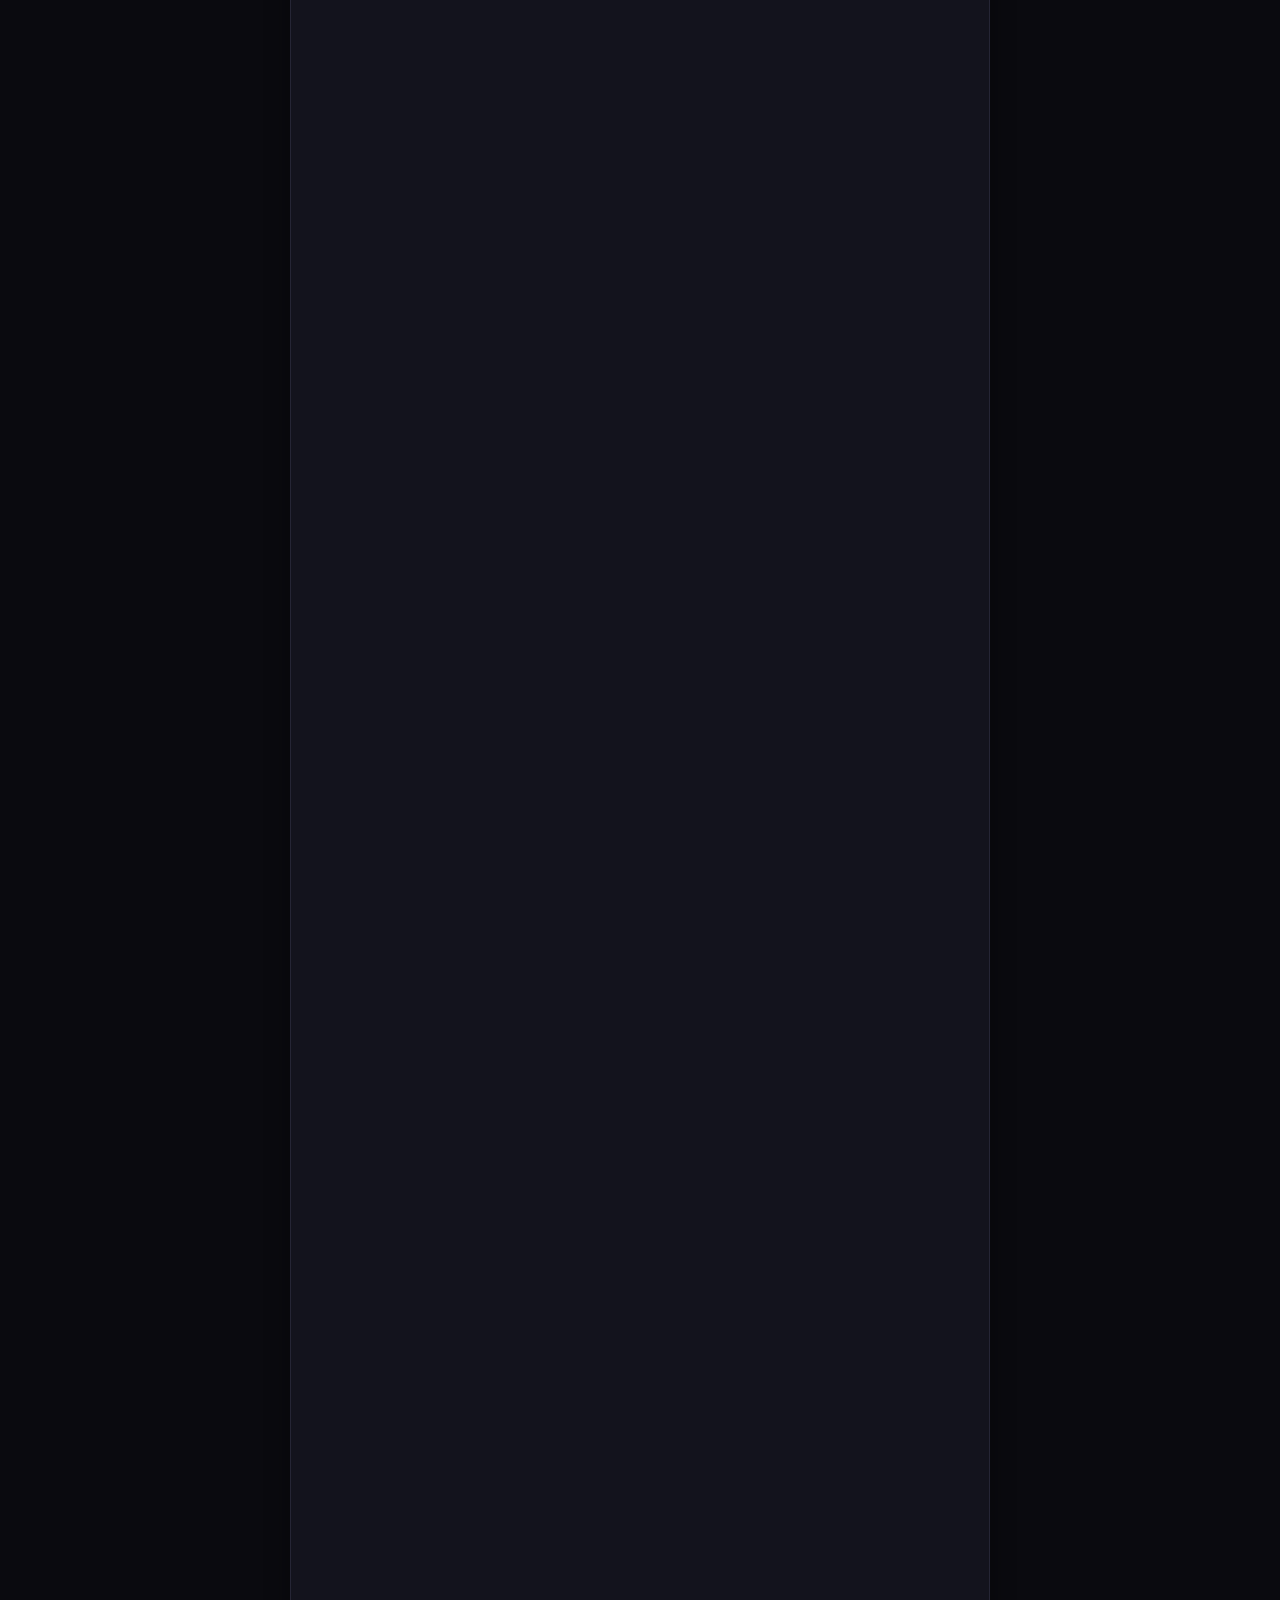
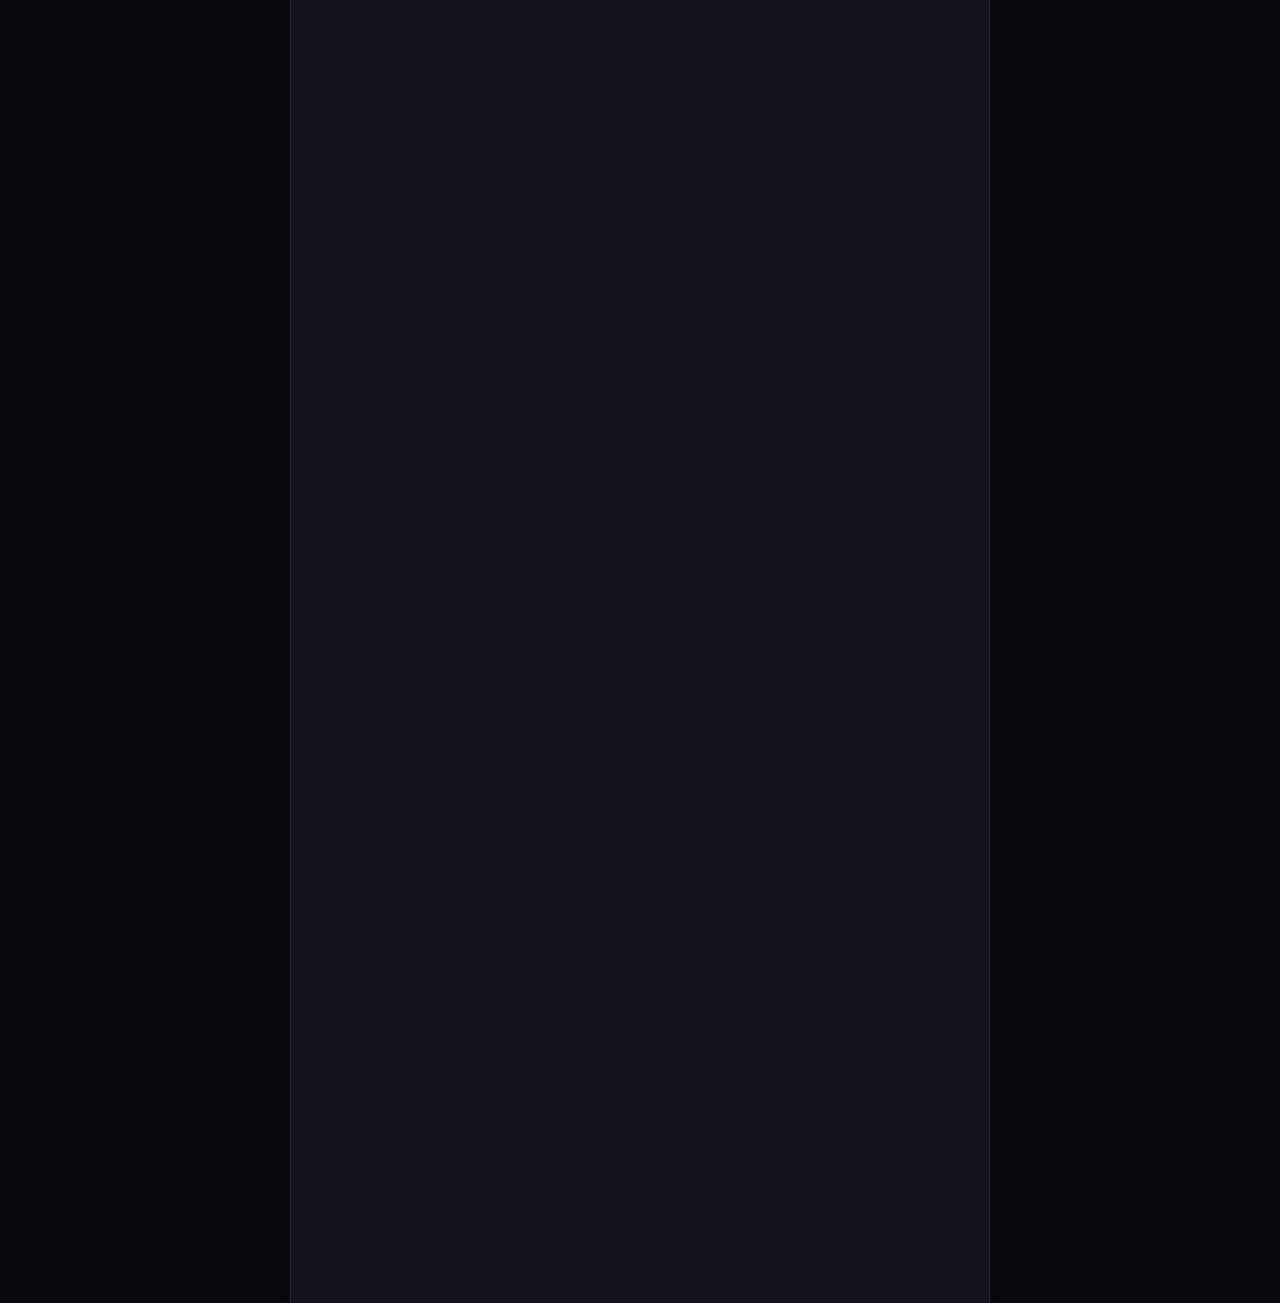
==== commit 9cb0d527: "⚖️ Add comprehensive legal disclaimers & copyright protection - Added inline disclaimer banner below" ====
--- a/static/index.html
+++ b/static/index.html
@@ -70,8 +70,8 @@
   {
     "@context": "https://schema.org",
     "@type": "HowTo",
-    "name": "How to Check WhatsApp Username Availability",
-    "description": "Use our free AI-powered tool to check if a WhatsApp username is available and get creative alternatives.",
+    "name": "How to Find Your Perfect WhatsApp Username",
+    "description": "Use our free AI-powered tool to generate creative WhatsApp username ideas that comply with WhatsApp's format rules. Always verify actual availability in the WhatsApp app.",
     "totalTime": "PT30S",
     "step": [
       {
@@ -90,7 +90,7 @@
         "@type": "HowToStep",
         "position": 3,
         "name": "Copy Your Favorite",
-        "text": "Browse the validated suggestions and click any username to copy it. Then open WhatsApp > Settings > Account > Username to claim it."
+        "text": "Browse the AI-generated suggestions and click any username to copy it. Then verify availability directly in the WhatsApp app (Settings > Account > Username) — only WhatsApp can confirm if a name is truly available."
       }
     ]
   }
@@ -260,9 +260,14 @@
   <!-- Results (JS-rendered) -->
   <div id="result-area"></div>
 
+  <!-- Inline disclaimer after results -->
+  <div class="inline-disclaimer">
+    <p>⚠️ <strong>Disclaimer:</strong> This is an AI-powered username <em>idea generator</em> — not an official WhatsApp service. Suggested usernames may already be taken. Always verify availability in the <strong>WhatsApp app</strong> (Settings → Account → Username). Not affiliated with WhatsApp or Meta.</p>
+  </div>
+
   <!-- SEO Content: How It Works -->
   <section class="seo-section" aria-label="How it works">
-    <h2>How to Check WhatsApp Username Availability</h2>
+    <h2>How to Find Your Perfect WhatsApp Username</h2>
     <div class="seo-steps">
       <div class="seo-step">
         <div class="step-num">1</div>
@@ -277,7 +282,7 @@
       <div class="seo-step">
         <div class="step-num">3</div>
         <h3>Copy & Claim Your Username</h3>
-        <p>Click any suggestion to copy it instantly. Then open <strong>WhatsApp → Settings → Account → Username</strong> to claim your new handle.</p>
+        <p>Click any suggestion to copy it. Then <strong>verify availability in the WhatsApp app</strong> (Settings → Account → Username) — our tool checks format rules, but only WhatsApp can confirm if a name is truly available.</p>
       </div>
     </div>
   </section>
@@ -502,9 +507,39 @@
     </div>
   </section>
 
+  <!-- Legal Disclaimer Section -->
+  <section class="seo-section disclaimer-section" aria-label="Legal disclaimer">
+    <h2>⚠️ Disclaimer & Legal Notice</h2>
+    <div class="disclaimer-content">
+      <div class="disclaimer-block">
+        <h3>🤖 AI-Generated Suggestions — Not Guaranteed</h3>
+        <p>This is a <strong>fun, experimental tool</strong> that uses artificial intelligence (Groq's llama-3.3-70b model) to <strong>generate possible WhatsApp username ideas</strong>. The suggestions are AI-generated creative ideas that comply with WhatsApp's known username format rules (5–30 chars, starts with a letter, etc.).</p>
+        <p><strong>Important:</strong> Usernames shown here are <strong>not guaranteed to be available</strong> on WhatsApp. A username that appears valid in our tool may already be claimed by another user, reserved by WhatsApp, or become unavailable at any time. <strong>Always verify availability directly in the WhatsApp app</strong> (Settings → Account → Username) before relying on any result.</p>
+      </div>
+
+      <div class="disclaimer-block">
+        <h3>🚫 No Affiliation with WhatsApp or Meta</h3>
+        <p>This tool is an <strong>independent, third-party project</strong>. It is <strong>not affiliated with, endorsed by, sponsored by, or in any way officially connected</strong> with WhatsApp LLC, Meta Platforms, Inc., or any of their subsidiaries or affiliates.</p>
+        <p>The names "WhatsApp" and "Meta" are <strong>registered trademarks</strong> of their respective owners. Any use of these names on this site is purely for <strong>descriptive and informational purposes</strong> — to identify the platform for which usernames are being generated. We do not claim ownership of these trademarks.</p>
+      </div>
+
+      <div class="disclaimer-block">
+        <h3>🔒 No Data Collection & Privacy</h3>
+        <p>We do <strong>not store, log, or sell</strong> any usernames you search for or generate. Your inputs are sent to an AI model for suggestion generation and are <strong>not retained</strong> after the request completes. No personal information is collected, no cookies are used for tracking, and no account registration is required.</p>
+      </div>
+
+      <div class="disclaimer-block">
+        <h3>📋 Fair Use & No Warranty</h3>
+        <p>This tool is provided <strong>"as is" without warranty of any kind</strong>, express or implied. The creators are not responsible for any consequences arising from the use of generated usernames, including but not limited to: usernames being unavailable, trademark conflicts with third parties, or any other disputes.</p>
+        <p>This project constitutes <strong>fair use</strong> of publicly known information about WhatsApp's username feature. It does not access, scrape, reverse-engineer, or interact with any WhatsApp or Meta APIs, servers, or proprietary systems. All suggestions are generated independently by a general-purpose AI language model.</p>
+      </div>
+    </div>
+  </section>
+
   <footer class="footer">
     <p>Powered by <span>Groq</span> · llama-3.3-70b-versatile</p>
-    <p style="margin-top:6px; font-size:11px;">© 2026 PickMyWA — WhatsApp Username Checker. Not affiliated with WhatsApp or Meta.</p>
+    <p class="footer-disclaimer">This is an independent fan-made tool for generating WhatsApp username ideas using AI. Not affiliated with, endorsed by, or connected to WhatsApp LLC or Meta Platforms, Inc. "WhatsApp" is a registered trademark of WhatsApp LLC. All trademarks belong to their respective owners.</p>
+    <p style="margin-top:8px; font-size:11px;">© 2026 PickMyWA. All rights reserved.</p>
   </footer>
 </main>
 
--- a/static/style.css
+++ b/static/style.css
@@ -598,6 +598,66 @@
   border: 1px solid var(--border);
 }
 
+/* ── Inline Disclaimer (below tool) ── */
+.inline-disclaimer {
+  margin-top: 20px;
+  padding: 14px 18px;
+  background: var(--warning-bg);
+  border: 1px solid var(--warning-border);
+  border-radius: var(--radius-sm);
+  font-size: 12px;
+  color: var(--text-secondary);
+  line-height: 1.6;
+}
+.inline-disclaimer strong { color: var(--warning); }
+.inline-disclaimer em { color: var(--text-primary); font-style: normal; font-weight: 600; }
+
+/* ── Legal Disclaimer Section ── */
+.disclaimer-section {
+  border-color: var(--warning-border);
+}
+.disclaimer-section h2 {
+  color: var(--warning);
+}
+.disclaimer-content {
+  display: flex;
+  flex-direction: column;
+  gap: 16px;
+}
+.disclaimer-block {
+  padding: 18px;
+  background: var(--bg-input);
+  border: 1px solid var(--border);
+  border-radius: var(--radius-sm);
+  border-left: 3px solid var(--warning);
+}
+.disclaimer-block h3 {
+  font-size: 14px;
+  font-weight: 700;
+  color: var(--text-primary);
+  margin-bottom: 10px;
+}
+.disclaimer-block p {
+  font-size: 13px;
+  color: var(--text-secondary);
+  line-height: 1.7;
+  margin-bottom: 8px;
+}
+.disclaimer-block p:last-child { margin-bottom: 0; }
+.disclaimer-block strong { color: var(--text-primary); }
+
+/* ── Footer disclaimer ── */
+.footer-disclaimer {
+  margin-top: 10px;
+  font-size: 11px;
+  color: var(--text-muted);
+  line-height: 1.6;
+  max-width: 600px;
+  margin-left: auto;
+  margin-right: auto;
+  opacity: 0.8;
+}
+
 /* ── Responsive ── */
 @media (max-width: 600px) {
   .container { padding: 24px 16px 40px; }
--- a/static/style.css
+++ b/static/style.css
@@ -598,6 +598,66 @@
   border: 1px solid var(--border);
 }
 
+/* ── Inline Disclaimer (below tool) ── */
+.inline-disclaimer {
+  margin-top: 20px;
+  padding: 14px 18px;
+  background: var(--warning-bg);
+  border: 1px solid var(--warning-border);
+  border-radius: var(--radius-sm);
+  font-size: 12px;
+  color: var(--text-secondary);
+  line-height: 1.6;
+}
+.inline-disclaimer strong { color: var(--warning); }
+.inline-disclaimer em { color: var(--text-primary); font-style: normal; font-weight: 600; }
+
+/* ── Legal Disclaimer Section ── */
+.disclaimer-section {
+  border-color: var(--warning-border);
+}
+.disclaimer-section h2 {
+  color: var(--warning);
+}
+.disclaimer-content {
+  display: flex;
+  flex-direction: column;
+  gap: 16px;
+}
+.disclaimer-block {
+  padding: 18px;
+  background: var(--bg-input);
+  border: 1px solid var(--border);
+  border-radius: var(--radius-sm);
+  border-left: 3px solid var(--warning);
+}
+.disclaimer-block h3 {
+  font-size: 14px;
+  font-weight: 700;
+  color: var(--text-primary);
+  margin-bottom: 10px;
+}
+.disclaimer-block p {
+  font-size: 13px;
+  color: var(--text-secondary);
+  line-height: 1.7;
+  margin-bottom: 8px;
+}
+.disclaimer-block p:last-child { margin-bottom: 0; }
+.disclaimer-block strong { color: var(--text-primary); }
+
+/* ── Footer disclaimer ── */
+.footer-disclaimer {
+  margin-top: 10px;
+  font-size: 11px;
+  color: var(--text-muted);
+  line-height: 1.6;
+  max-width: 600px;
+  margin-left: auto;
+  margin-right: auto;
+  opacity: 0.8;
+}
+
 /* ── Responsive ── */
 @media (max-width: 600px) {
   .container { padding: 24px 16px 40px; }
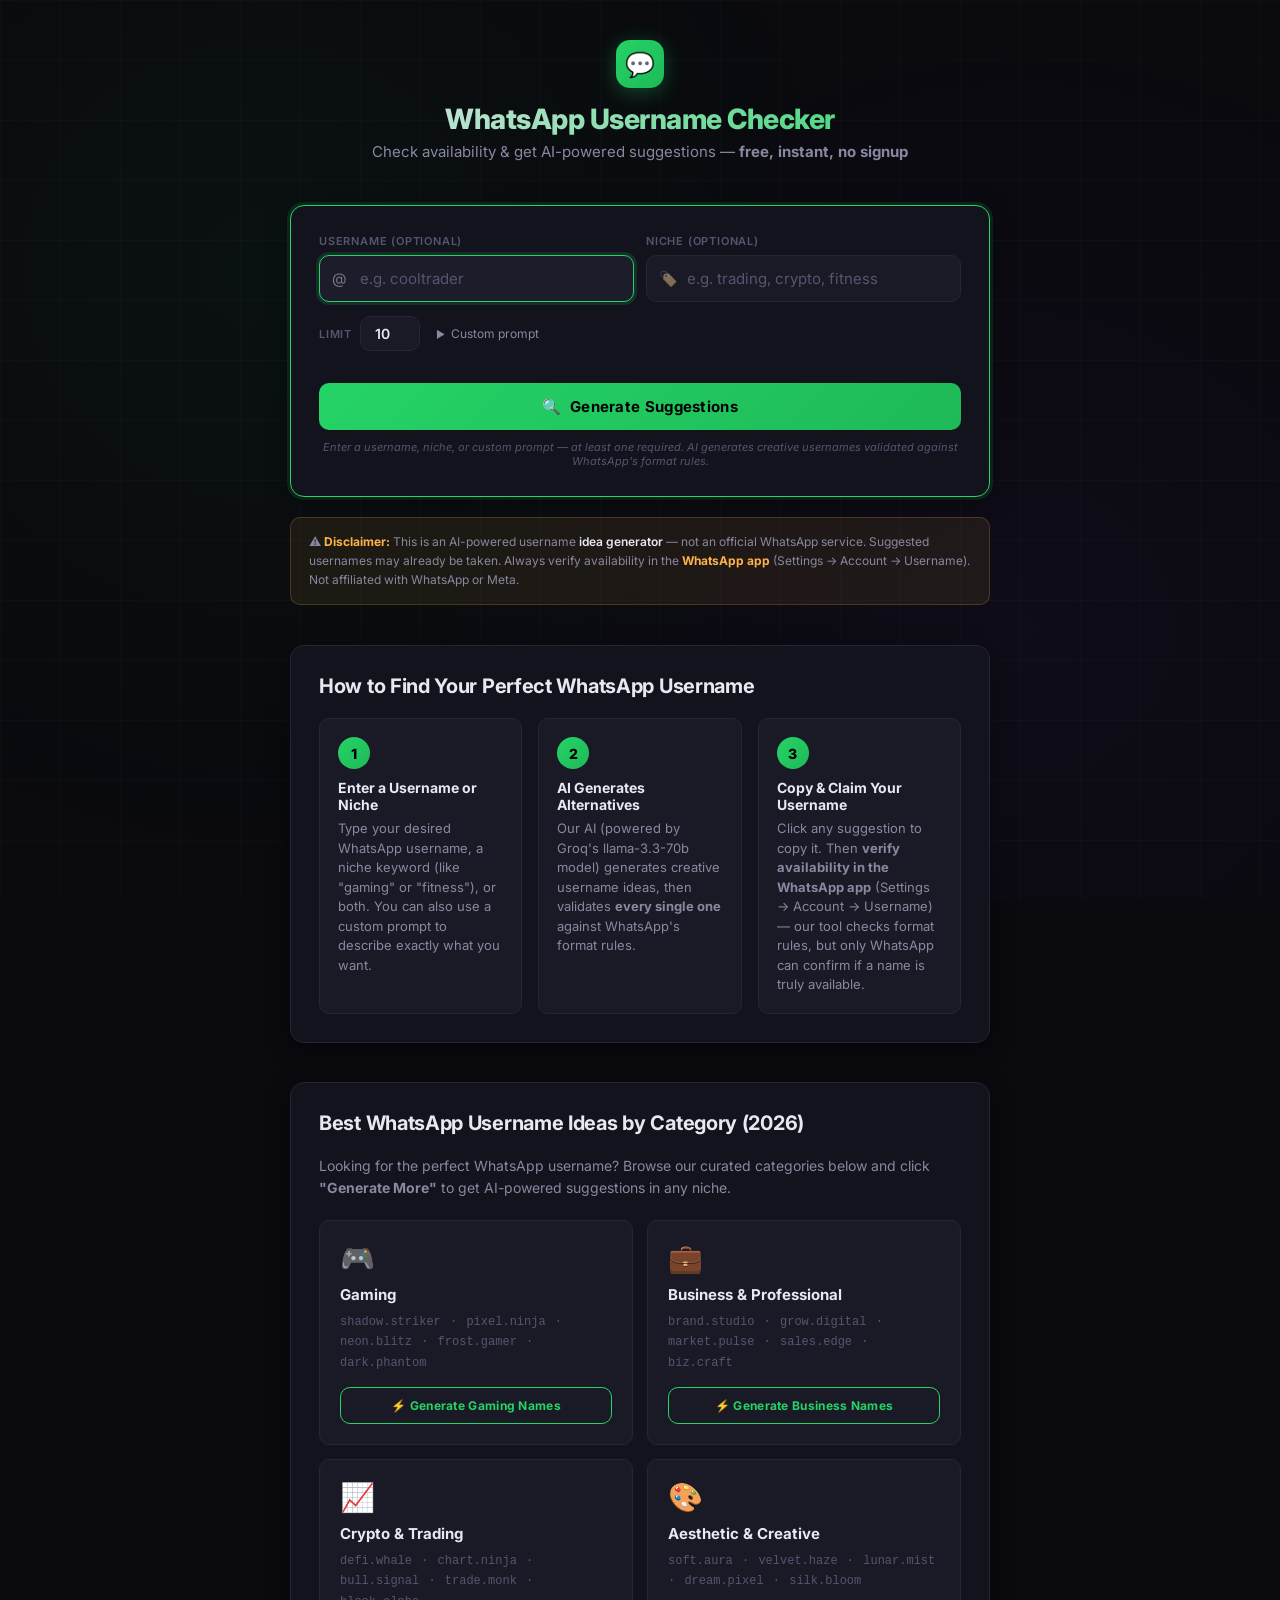
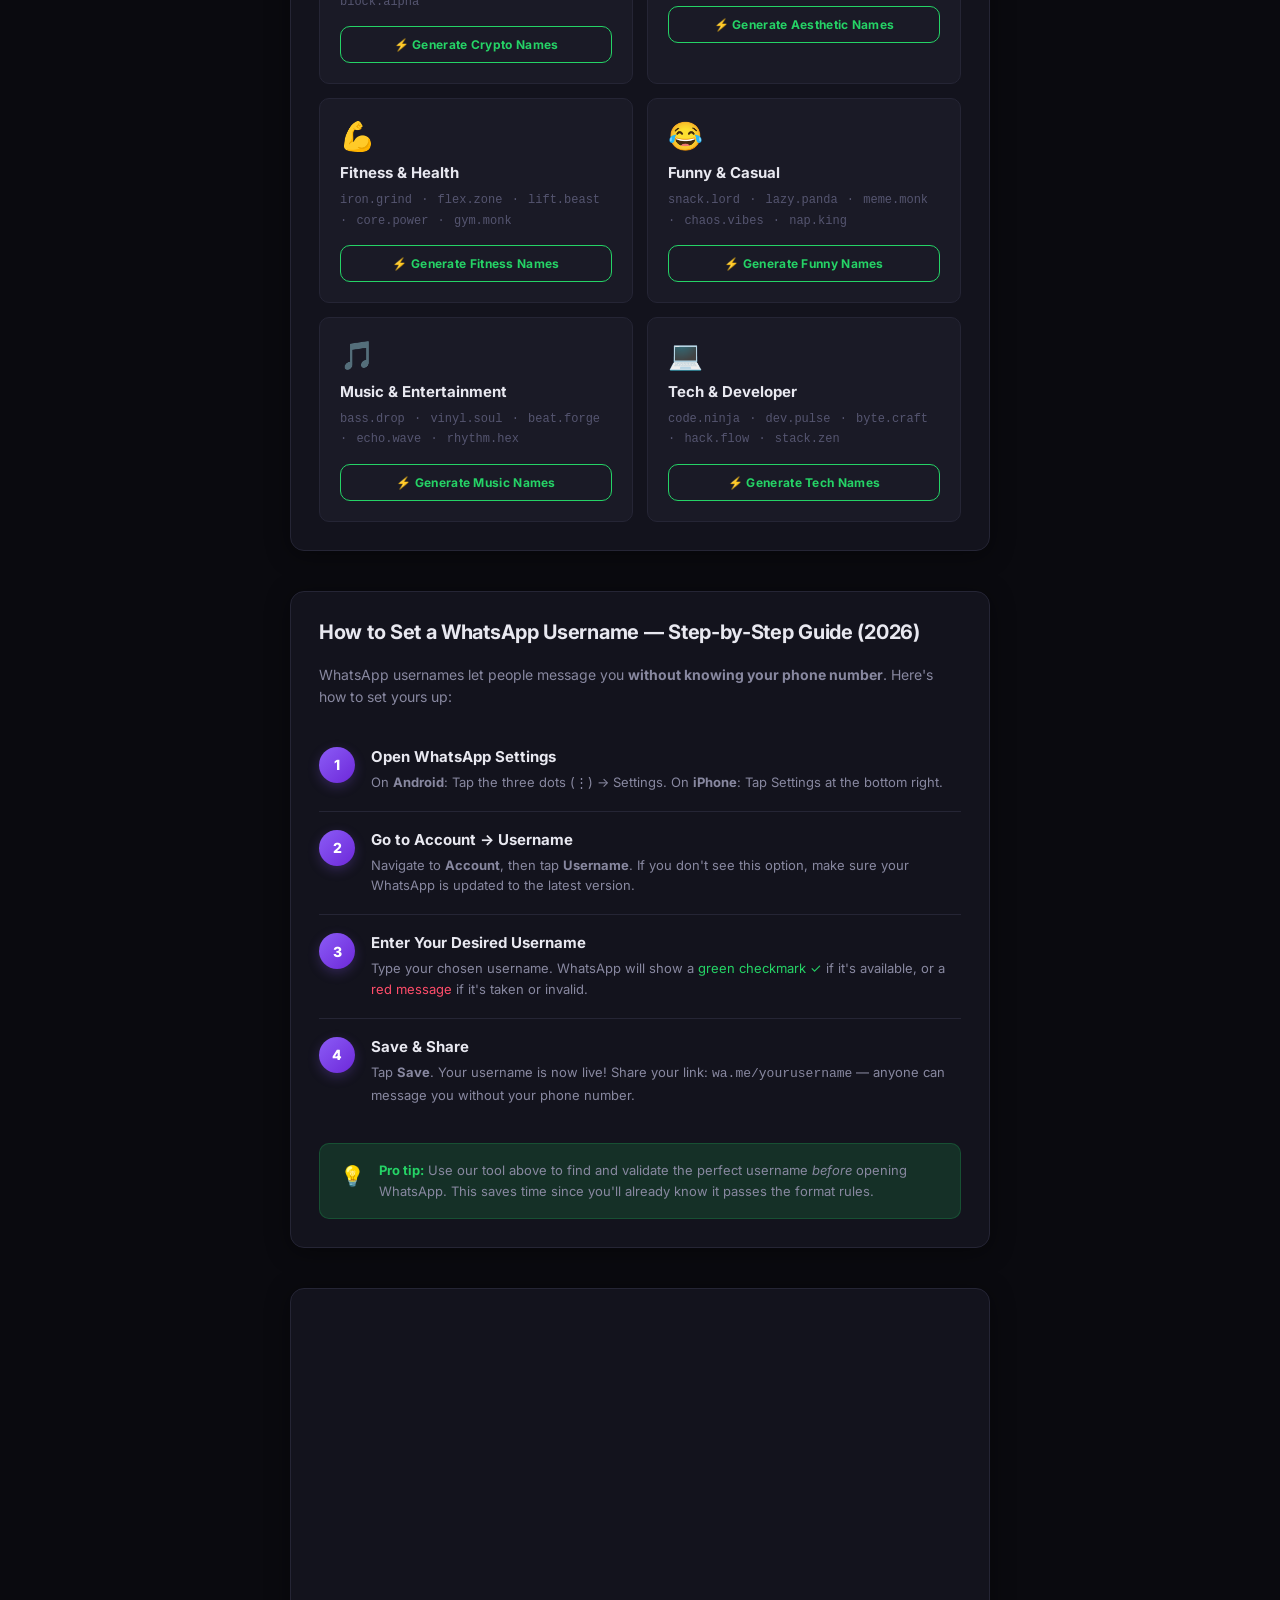
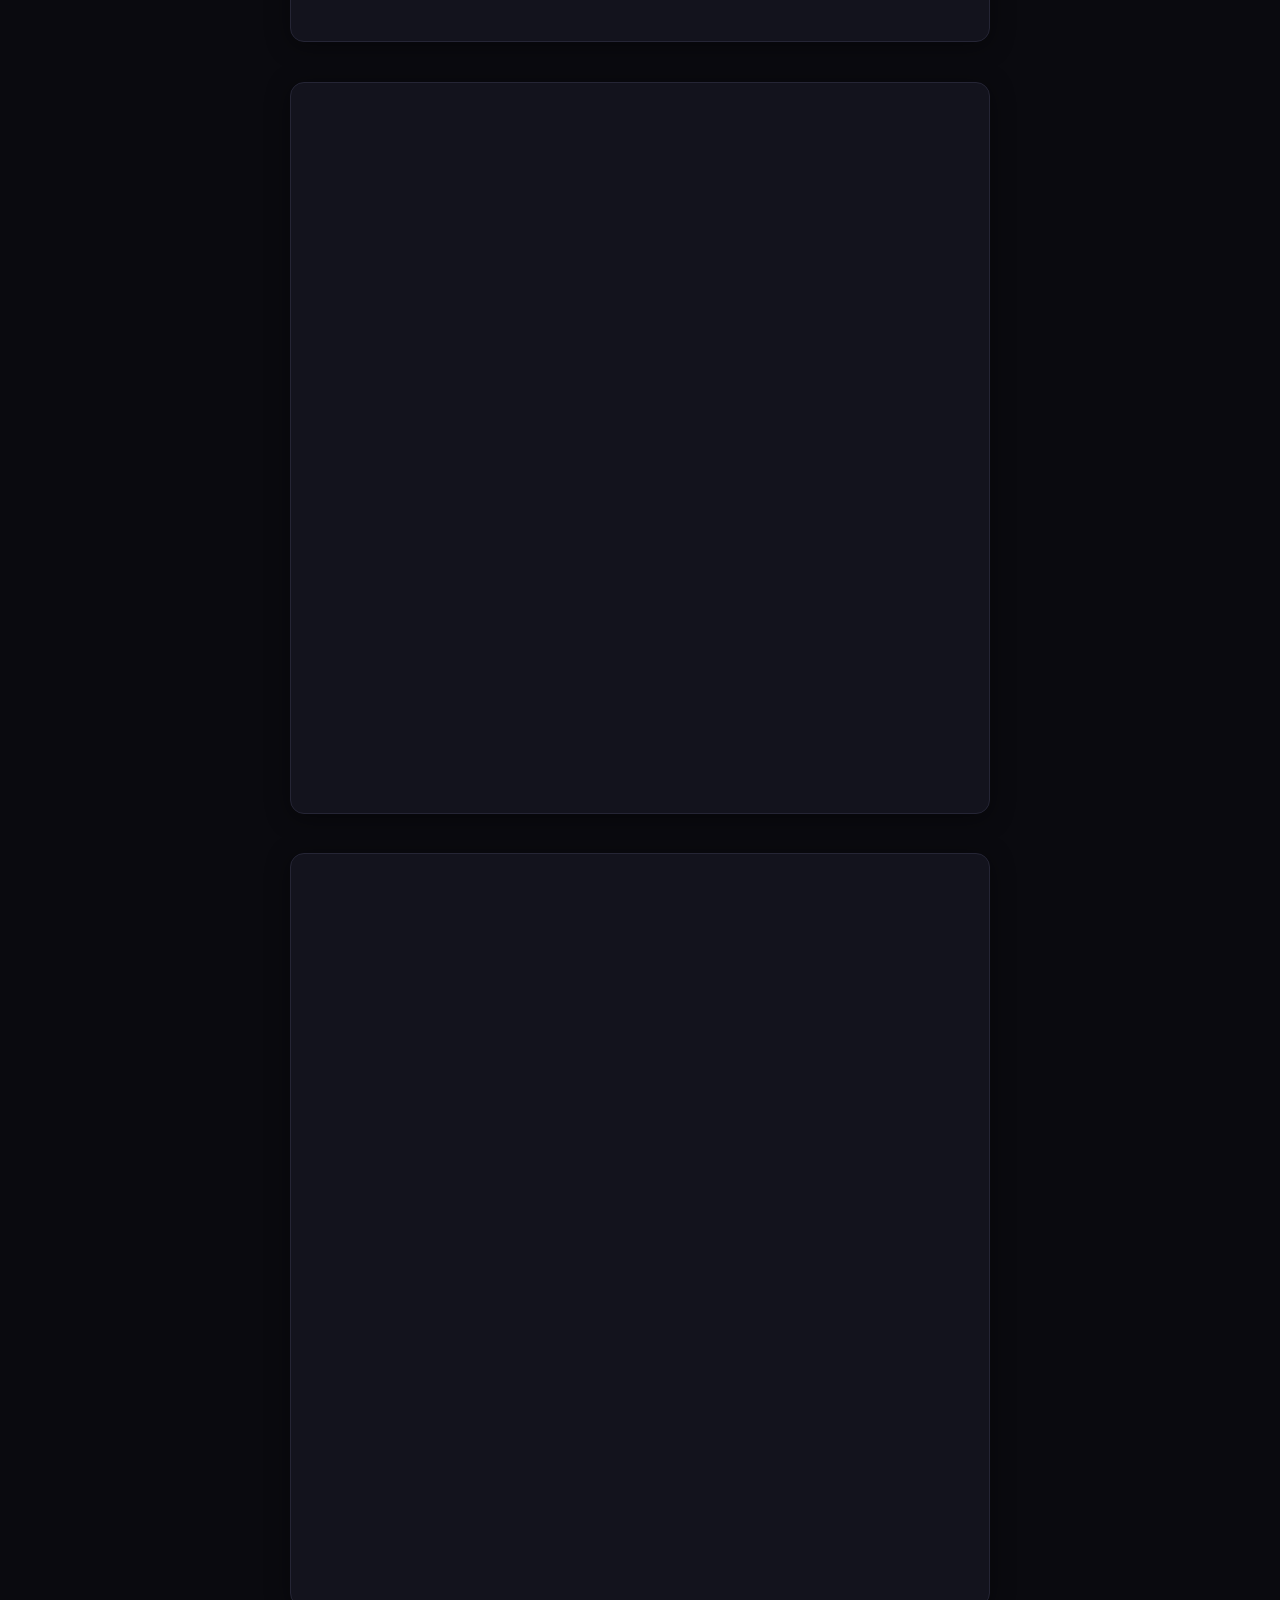
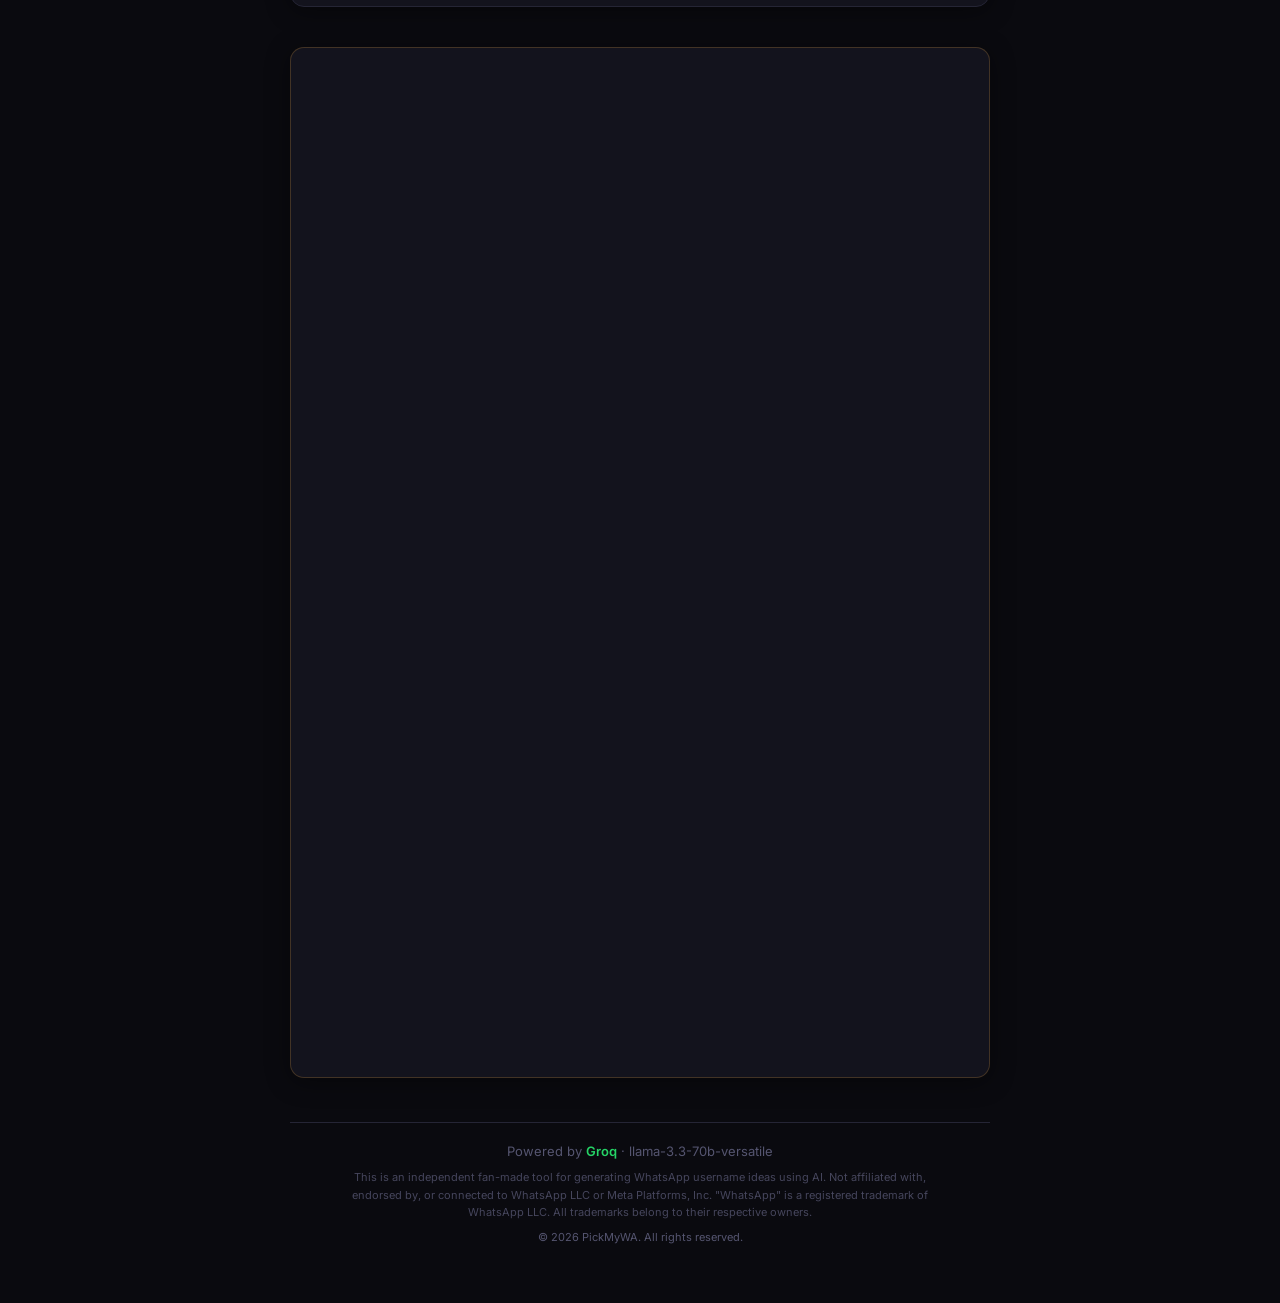
==== commit 98b86fd2: "🐛 Fix duplicate WebApplication schema (critical rich results error) Removed itemscope/itemtype from " ====
--- a/static/index.html
+++ b/static/index.html
@@ -1,7 +1,9 @@
 <!DOCTYPE html>
-<html lang="en" itemscope itemtype="https://schema.org/WebApplication">
+<html lang="en">
 <head>
   <meta charset="UTF-8">
+  <meta name="google-site-verification" content="wJw2yCWqJ7shIUDt9zBTDktPwxDSexCWklCpRC5Ib3A" />
+  <meta name="msvalidate.01" content="4B49A5FEE0C79776DE9B8334429A2163" />
   <meta name="viewport" content="width=device-width, initial-scale=1.0">
 
   <!-- Primary SEO -->
@@ -33,10 +35,7 @@
   <meta name="twitter:description" content="Check WhatsApp username availability instantly. AI-powered suggestions included. 100% free.">
   <meta name="twitter:image" content="https://pickmywa.onrender.com/static/og-image.png">
 
-  <!-- Schema.org meta -->
-  <meta itemprop="name" content="WhatsApp Username Checker">
-  <meta itemprop="description" content="Free tool to check WhatsApp username availability and generate AI-powered username suggestions.">
-  <meta itemprop="image" content="https://pickmywa.onrender.com/static/og-image.png">
+
 
   <!-- Structured Data: WebApplication -->
   <script type="application/ld+json">
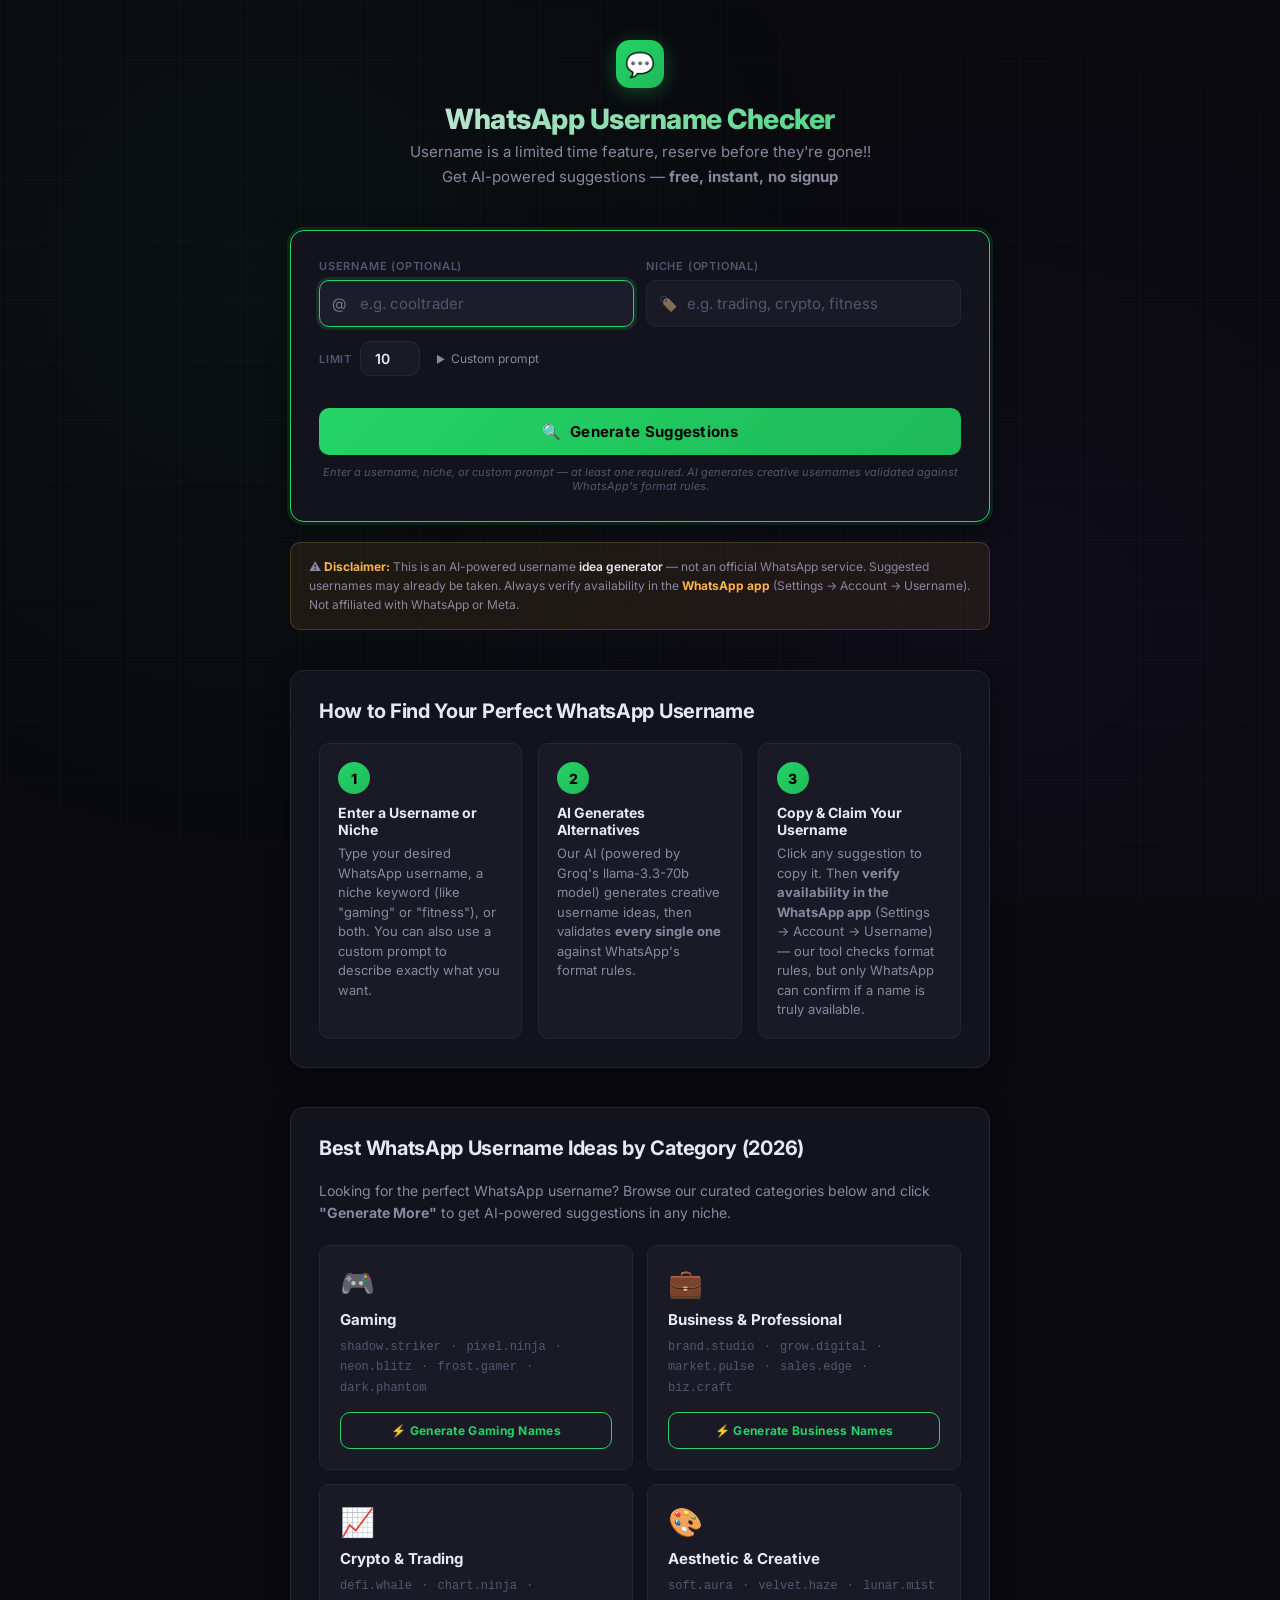
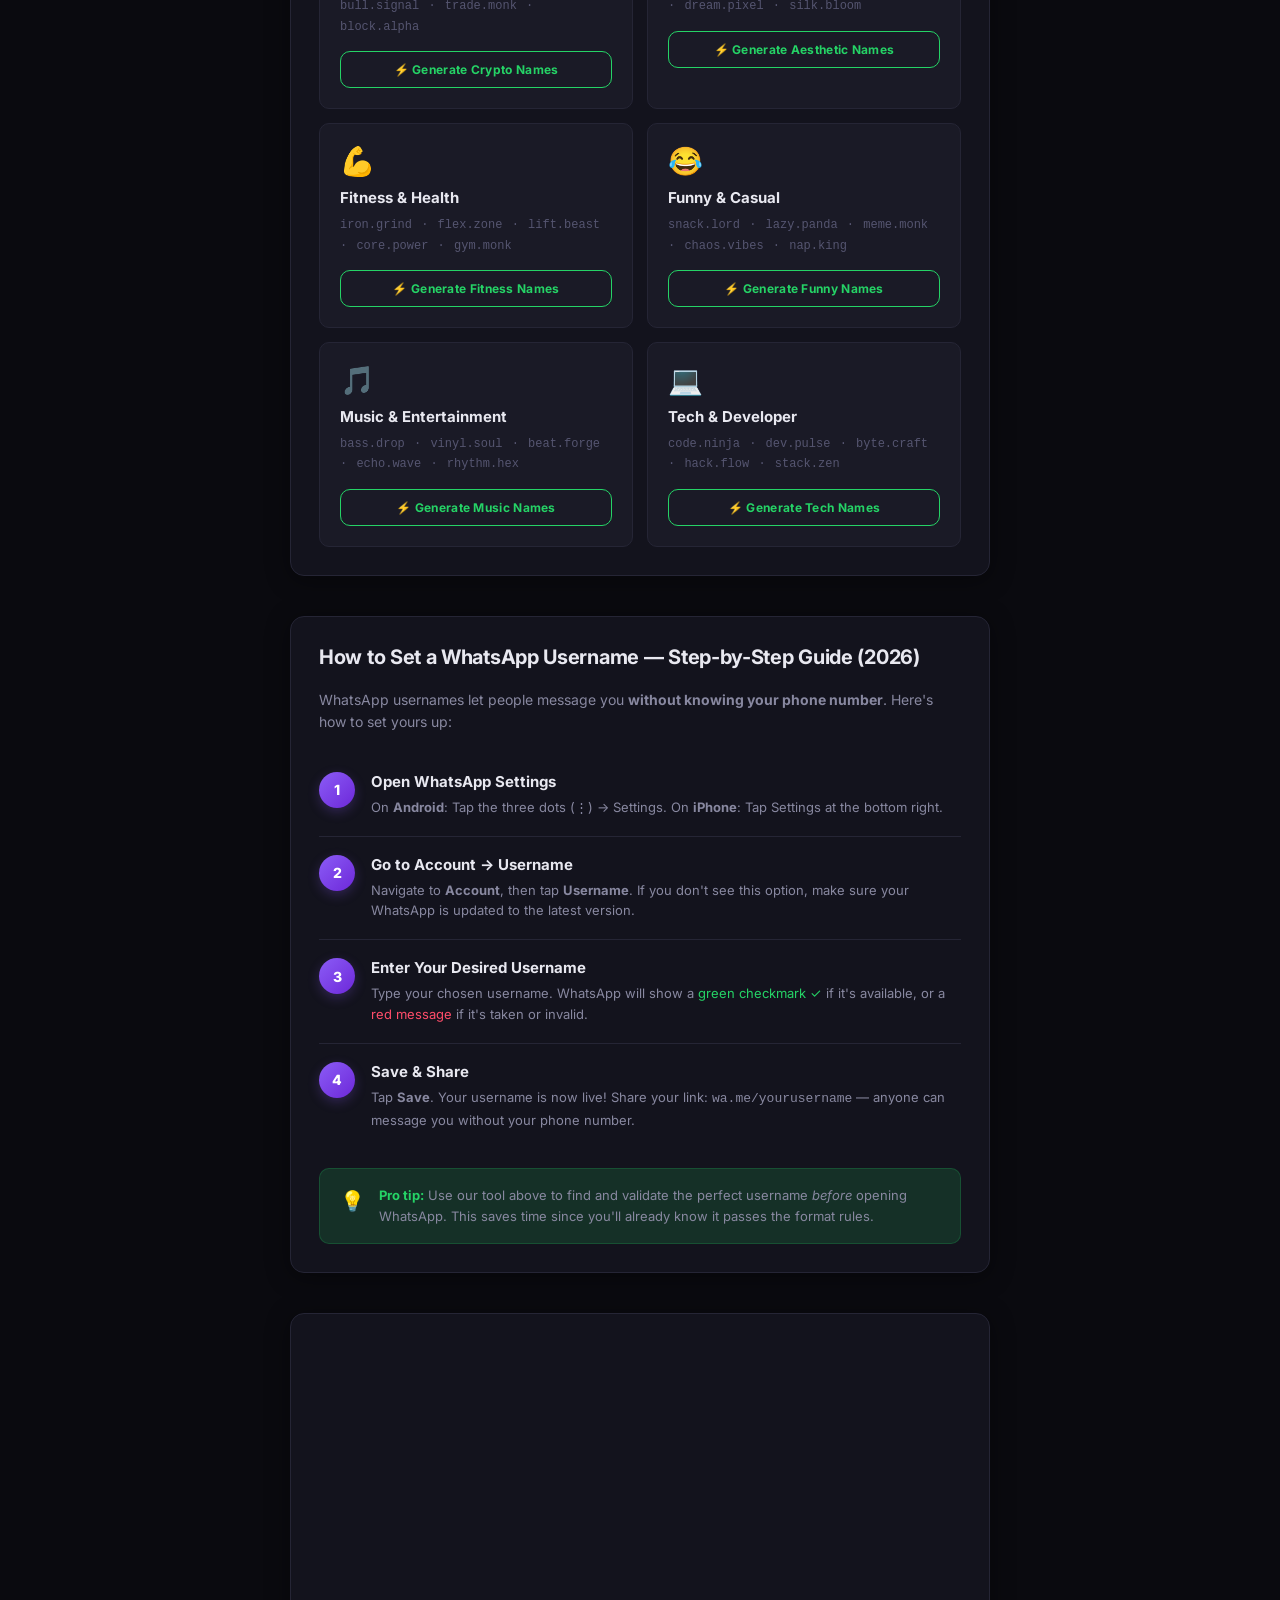
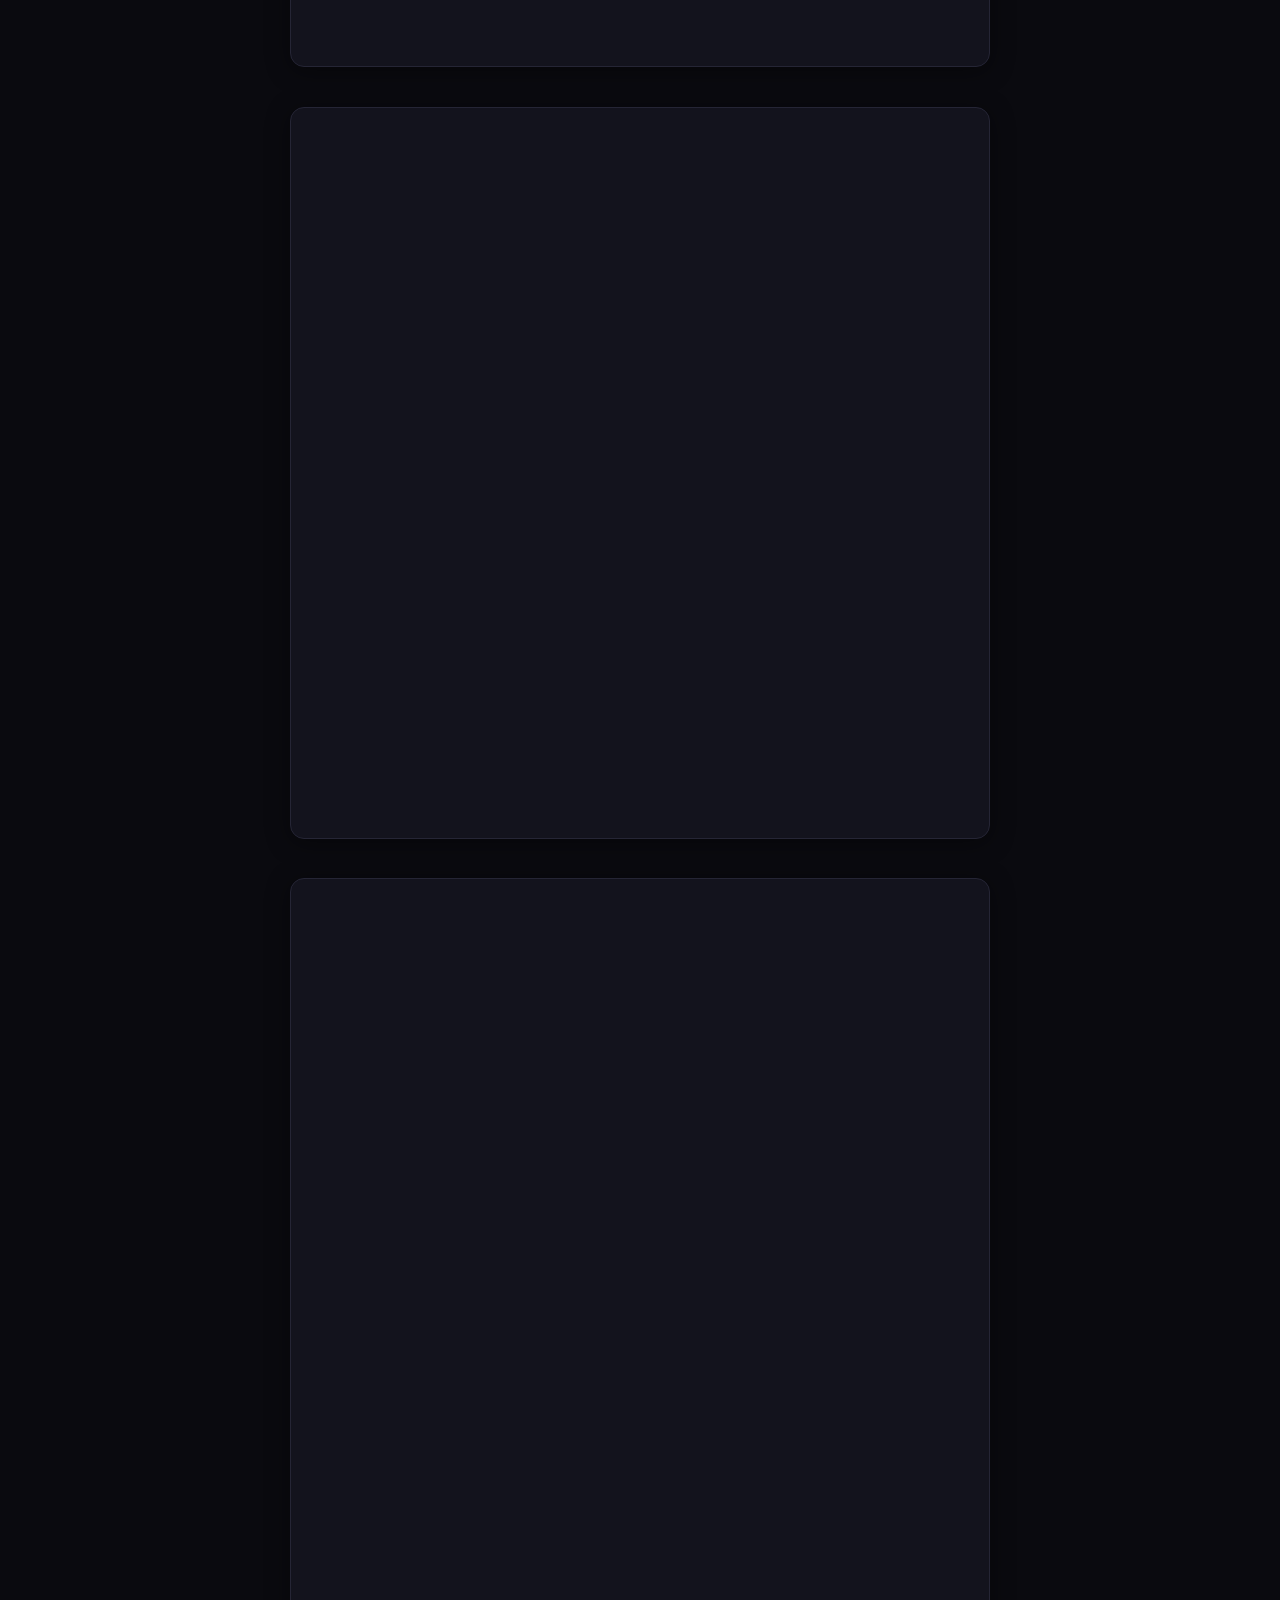
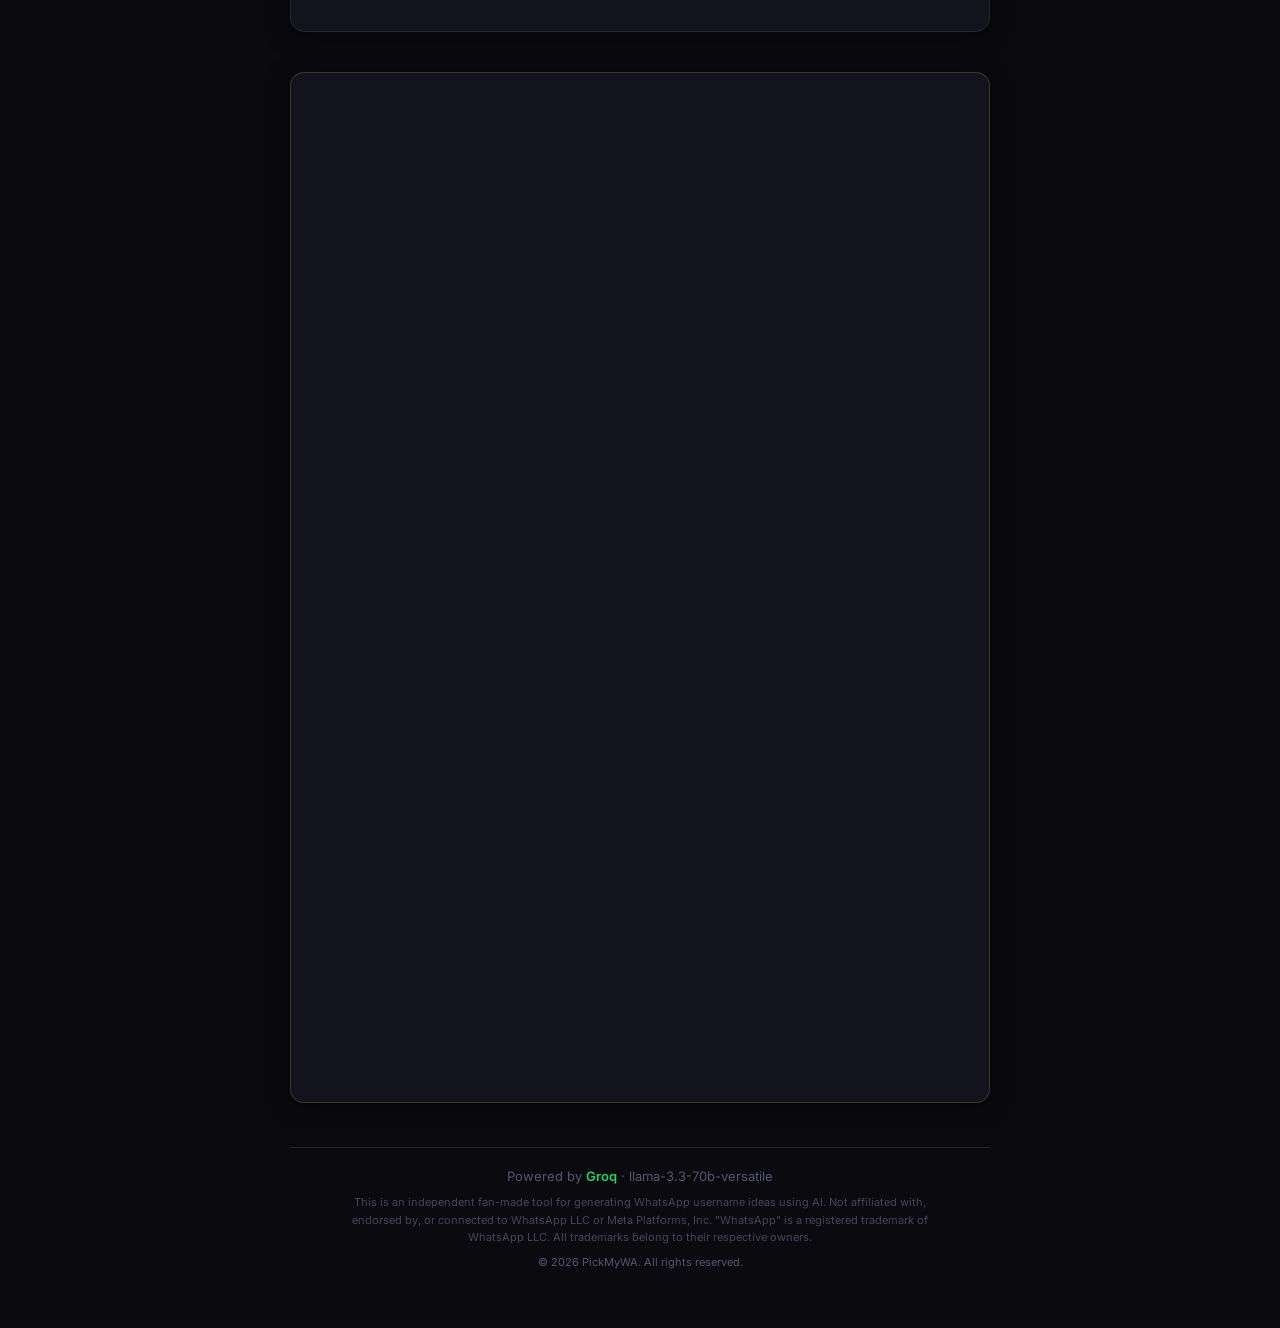
==== commit 8788a5e7: "few subheader changes in index.html" ====
--- a/static/index.html
+++ b/static/index.html
@@ -217,7 +217,8 @@
       <div class="logo-icon">💬</div>
     </div>
     <h1>WhatsApp Username Checker</h1>
-    <p>Check availability & get AI-powered suggestions — <strong>free, instant, no signup</strong></p>
+    <p>Username is a limited time feature, </strong>reserve before they're gone!!</strong></p>
+    <p>Get AI-powered suggestions — <strong>free, instant, no signup</strong></p>
   </header>
 
   <!-- Tool Section -->
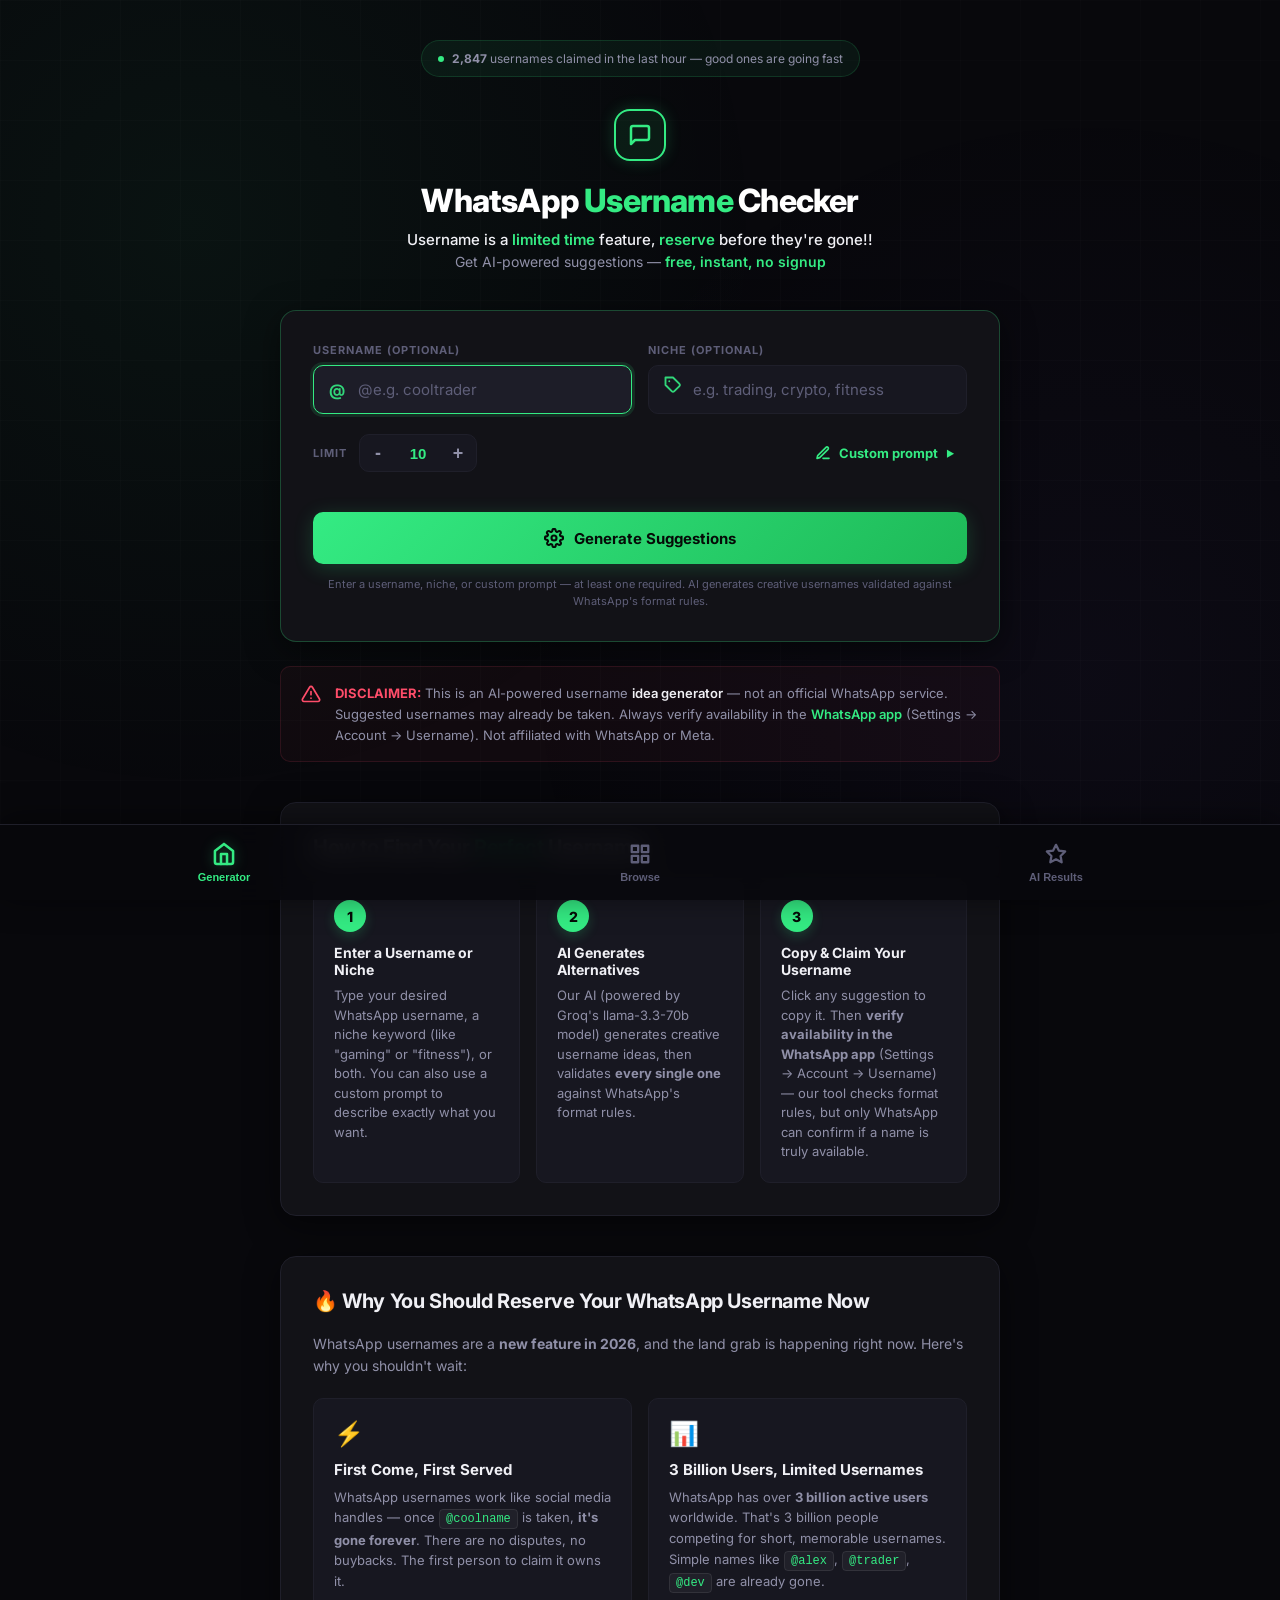
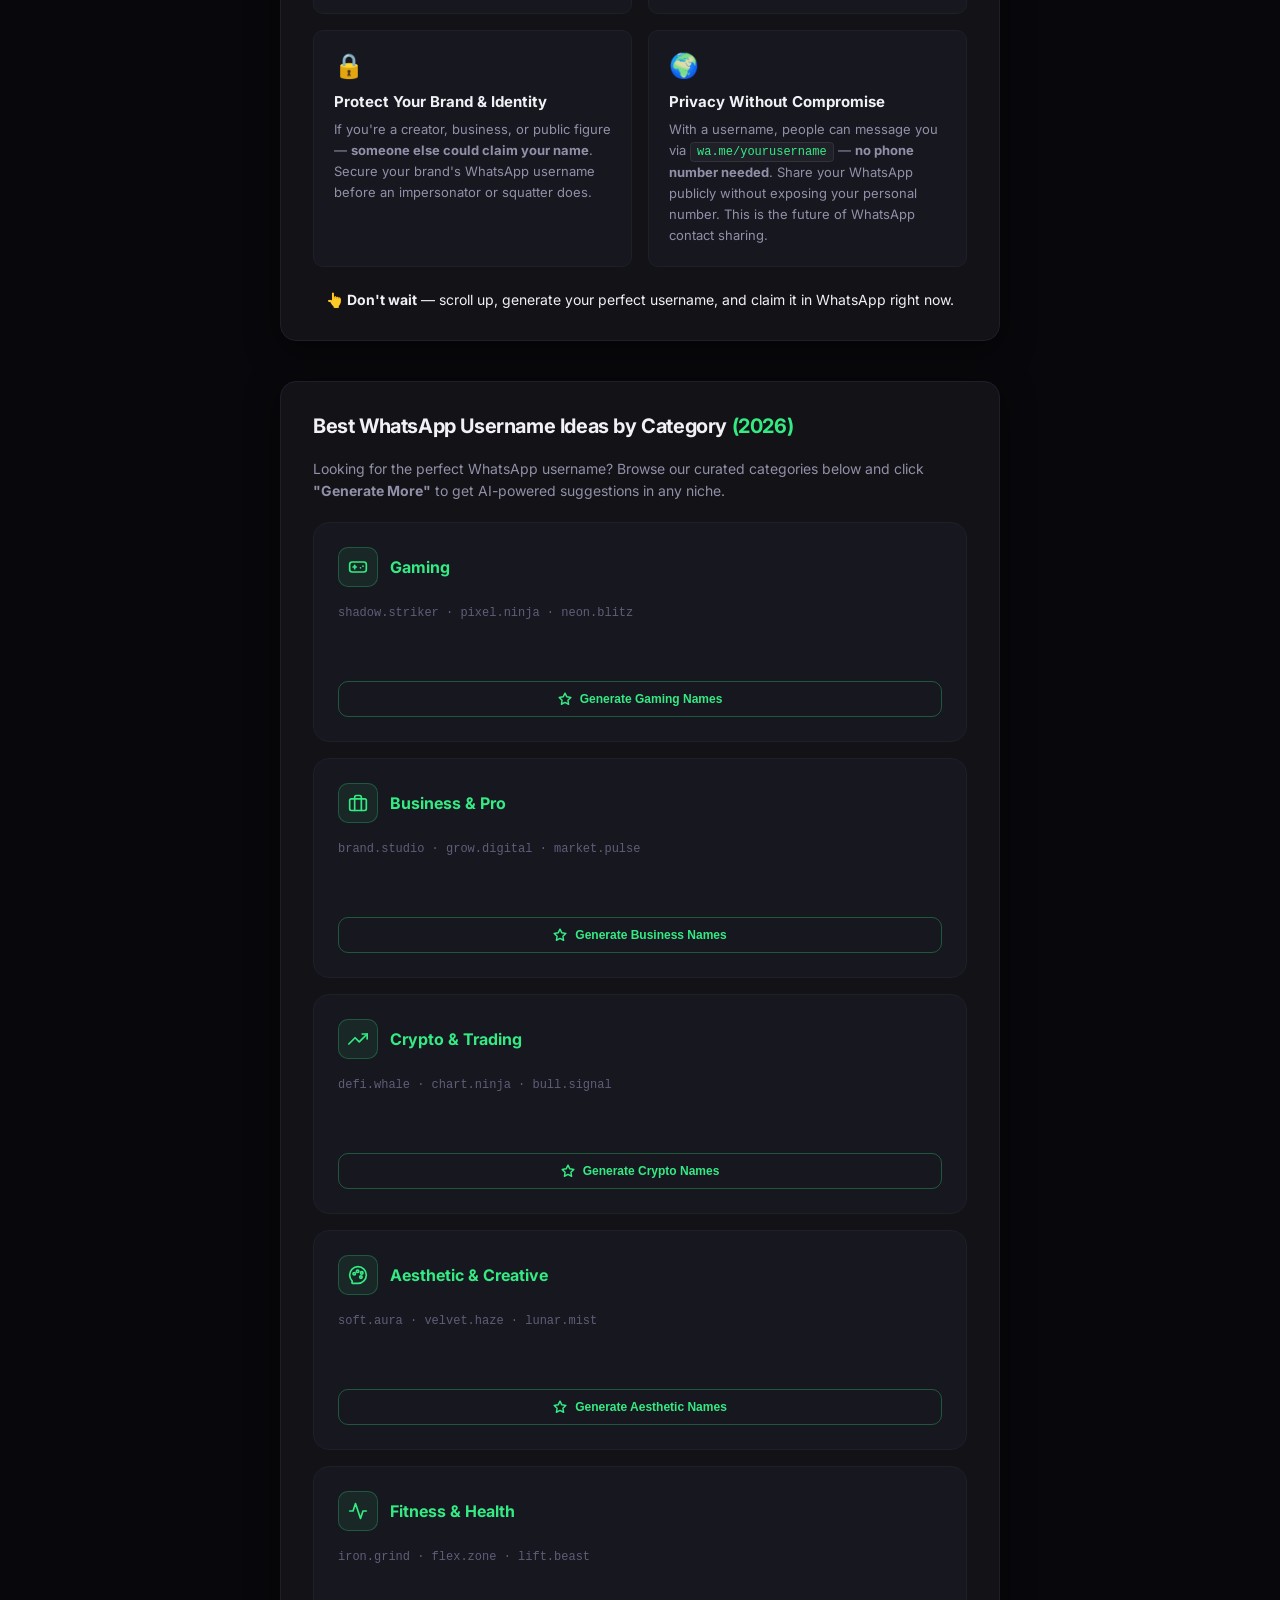
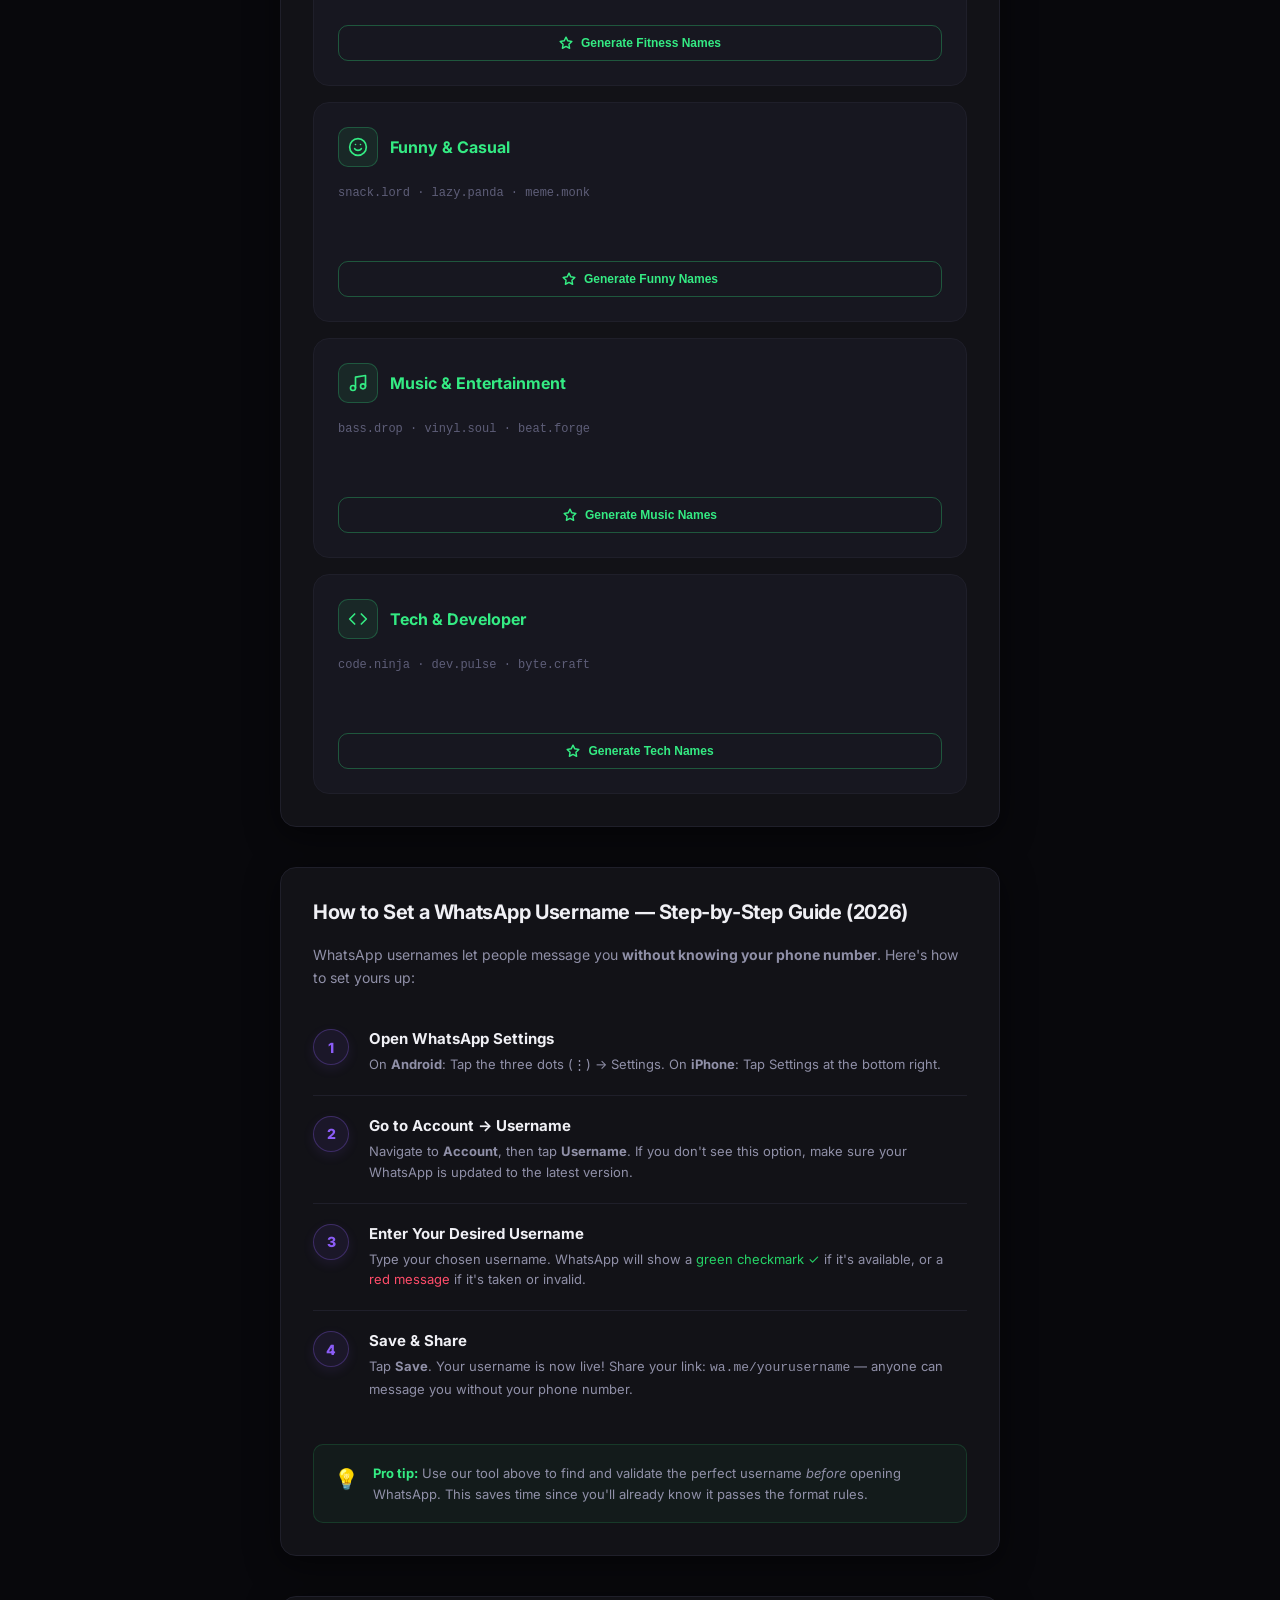
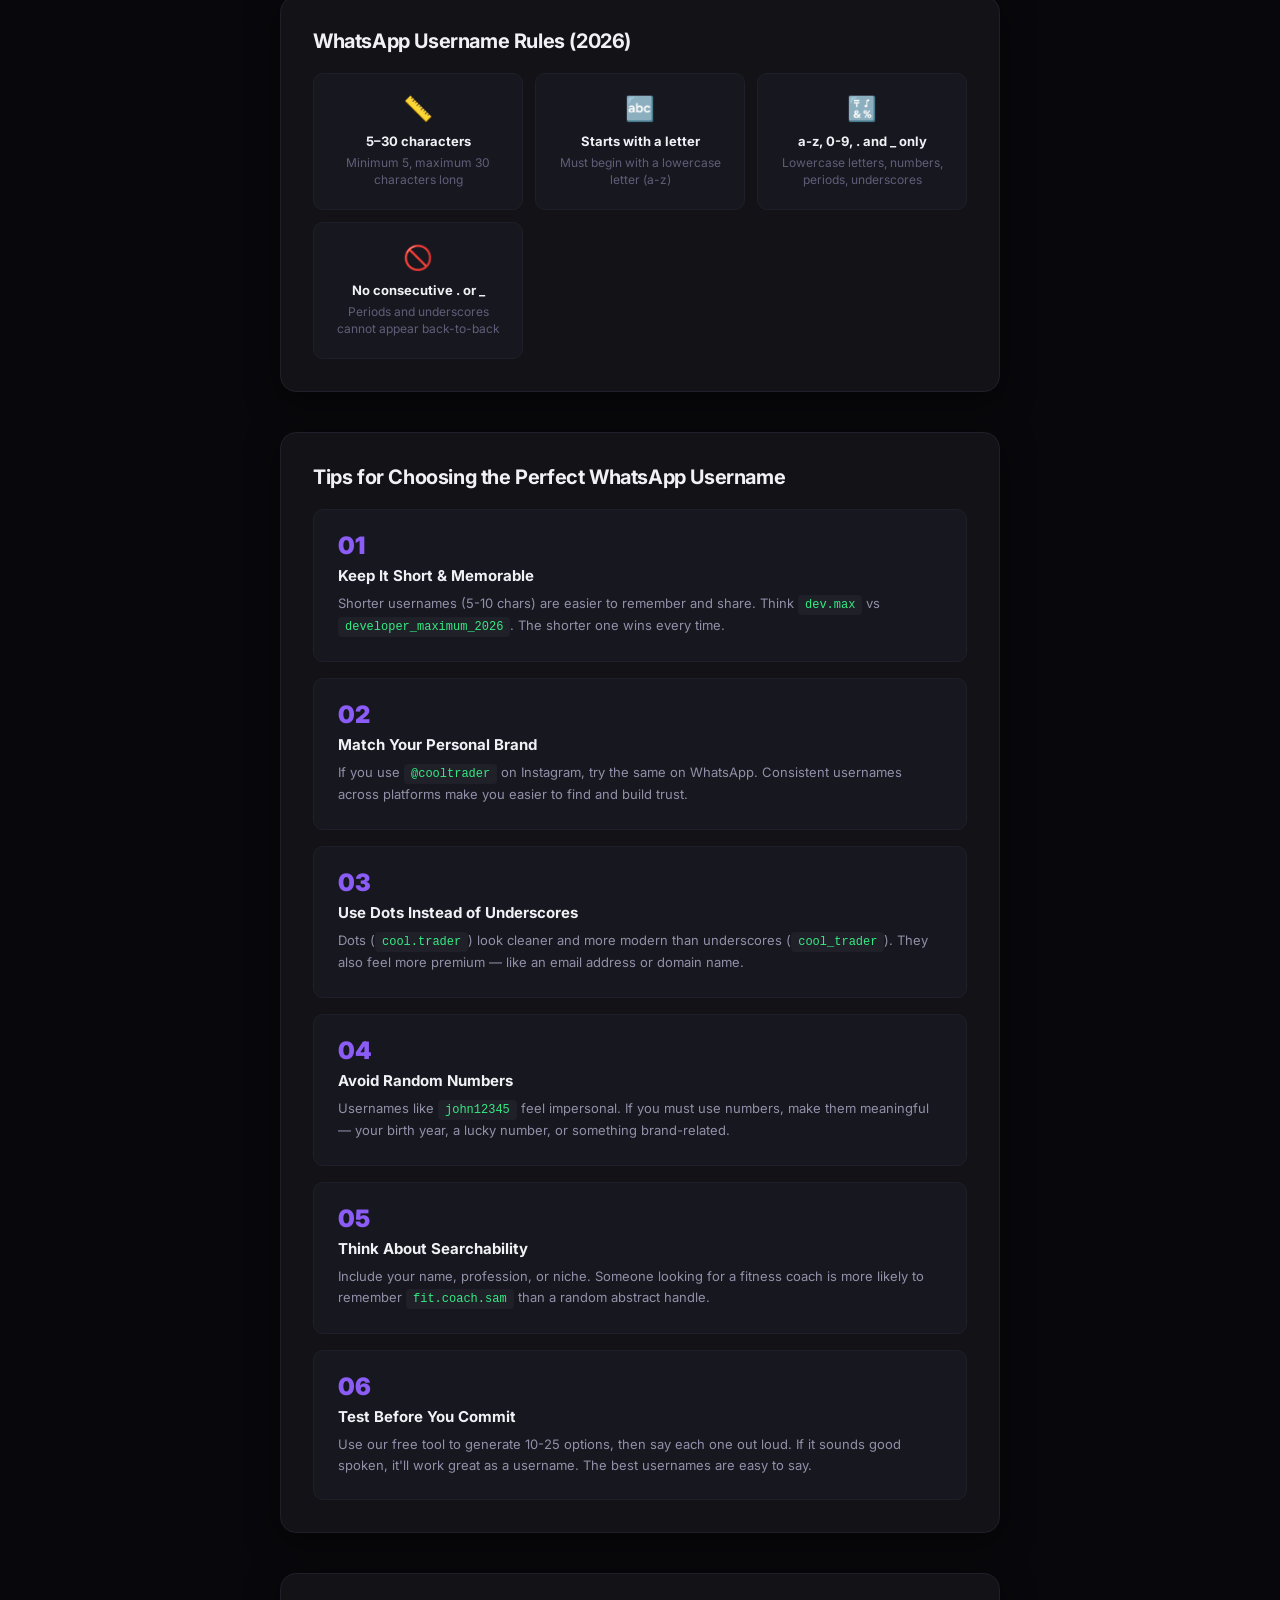
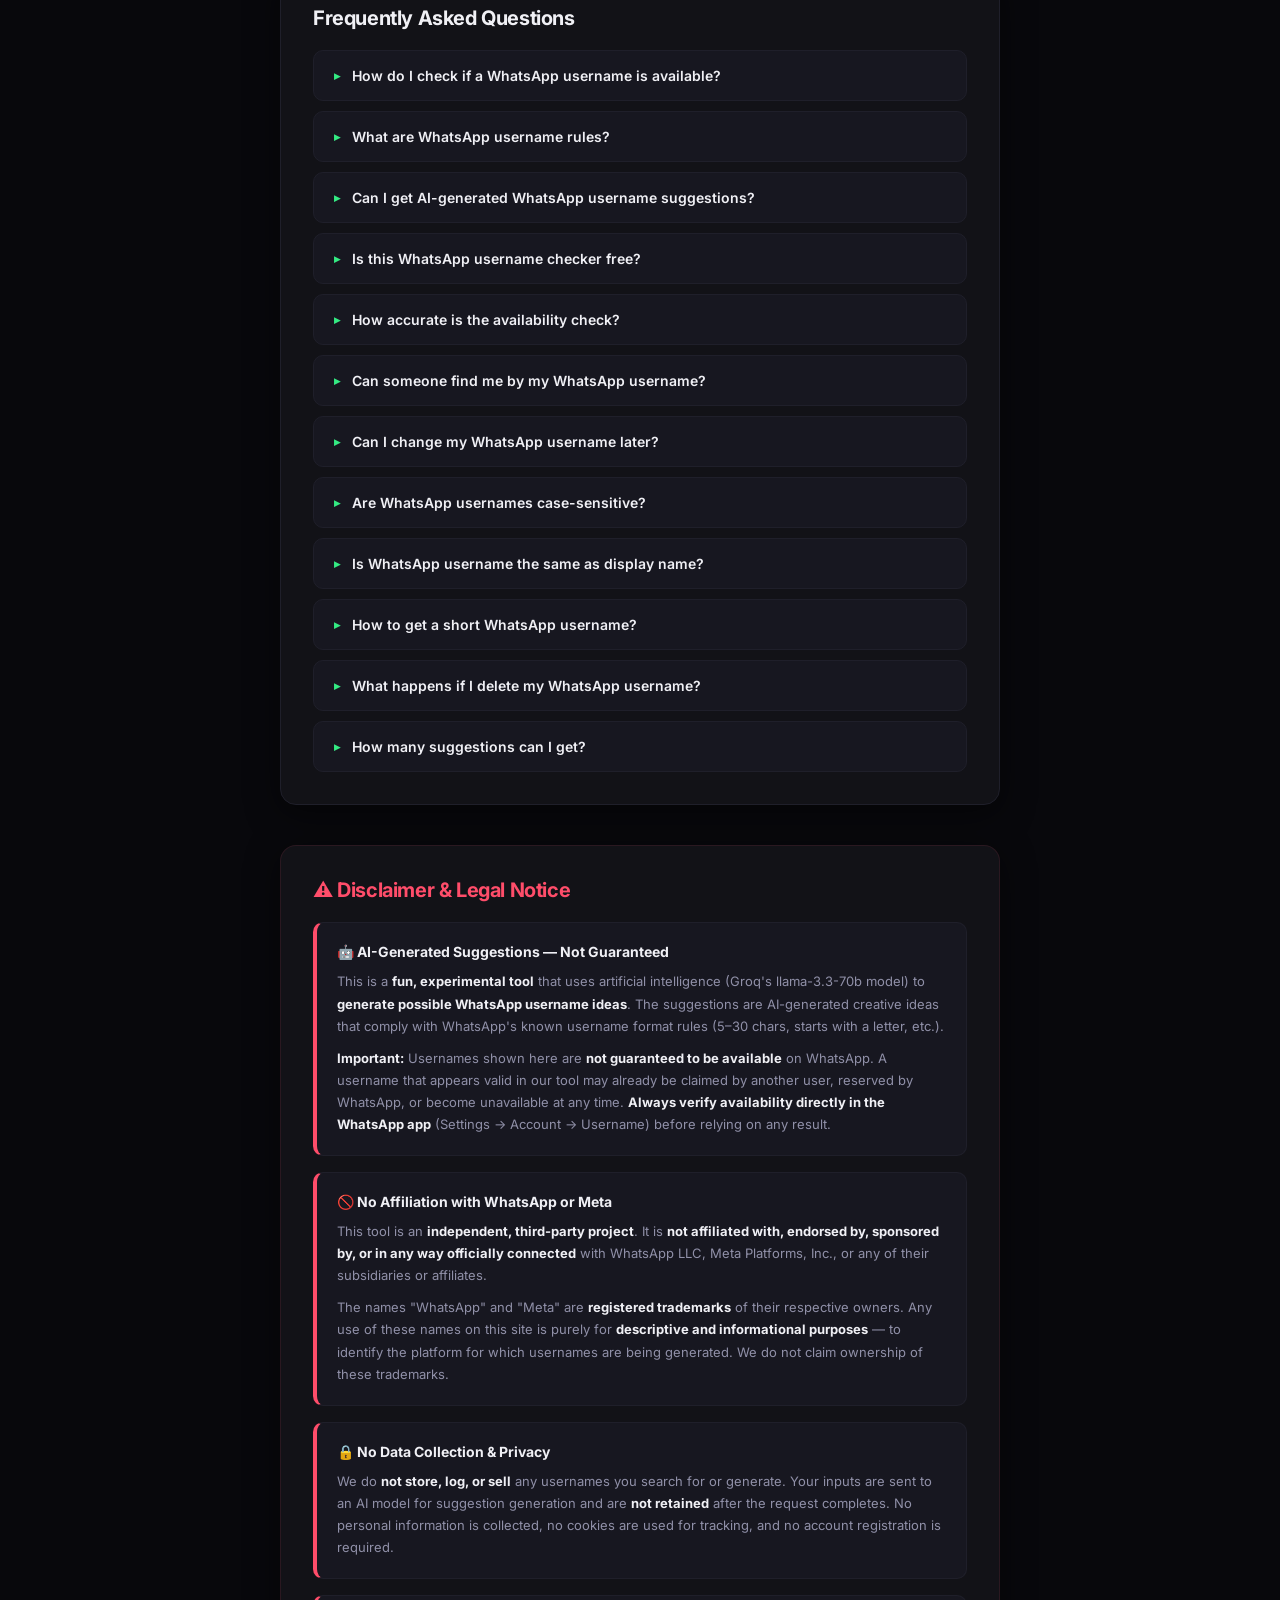
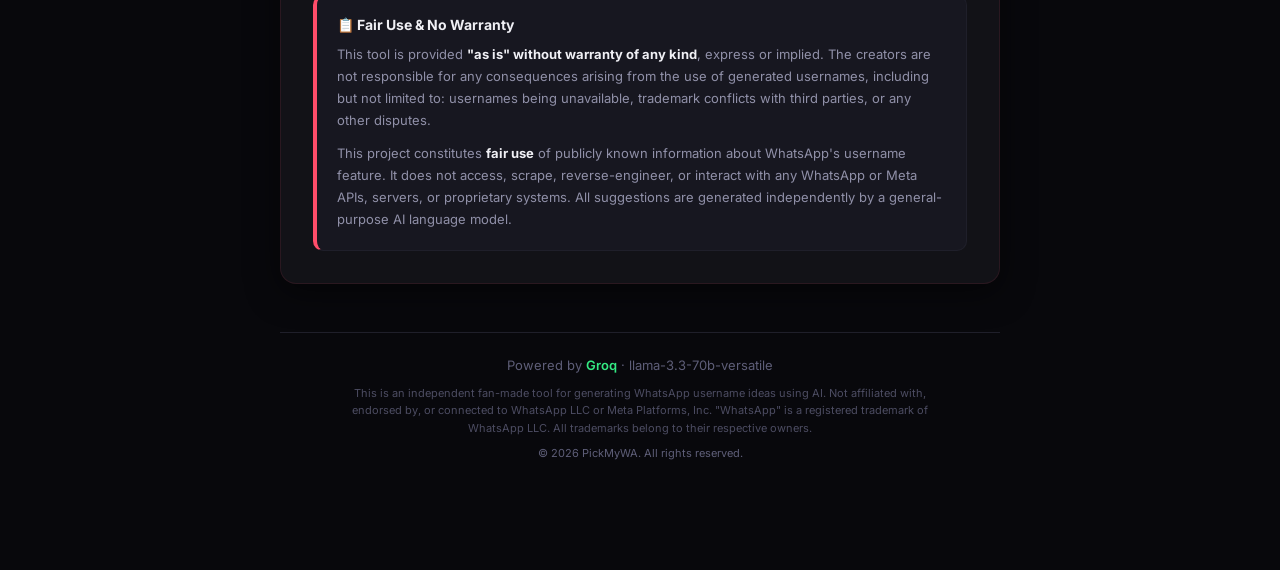
==== commit e1fecd50: "index.html few changes for design" ====
--- a/static/index.html
+++ b/static/index.html
@@ -1,5 +1,6 @@
 <!DOCTYPE html>
 <html lang="en">
+
 <head>
   <meta charset="UTF-8">
   <meta name="google-site-verification" content="wJw2yCWqJ7shIUDt9zBTDktPwxDSexCWklCpRC5Ib3A" />
@@ -8,8 +9,10 @@
 
   <!-- Primary SEO -->
   <title>WhatsApp Username Checker — Check Availability & Get AI Suggestions (Free)</title>
-  <meta name="description" content="Free WhatsApp username checker tool. Instantly check if a WhatsApp username is available and get AI-powered alternative suggestions. Check availability, generate ideas by niche, and find the perfect handle.">
-  <meta name="keywords" content="whatsapp username checker, check whatsapp username availability, whatsapp username generator, whatsapp username ideas, wa username check, whatsapp handle checker, whatsapp username suggestions, whatsapp username ideas for gaming, cool whatsapp usernames, aesthetic whatsapp username, how to set whatsapp username, whatsapp username 2026">
+  <meta name="description"
+    content="Free WhatsApp username checker tool. Instantly check if a WhatsApp username is available and get AI-powered alternative suggestions. Check availability, generate ideas by niche, and find the perfect handle.">
+  <meta name="keywords"
+    content="whatsapp username checker, check whatsapp username availability, whatsapp username generator, whatsapp username ideas, wa username check, whatsapp handle checker, whatsapp username suggestions, whatsapp username ideas for gaming, cool whatsapp usernames, aesthetic whatsapp username, how to set whatsapp username, whatsapp username 2026, reserve whatsapp username, claim whatsapp username, whatsapp username taken, best whatsapp usernames available, short whatsapp username">
   <meta name="author" content="PickMyWA">
   <meta name="robots" content="index, follow, max-snippet:-1, max-image-preview:large, max-video-preview:-1">
   <link rel="canonical" href="https://pickmywa.onrender.com/">
@@ -21,7 +24,8 @@
   <!-- Open Graph (Facebook, LinkedIn, Discord) -->
   <meta property="og:type" content="website">
   <meta property="og:title" content="WhatsApp Username Checker — Free AI-Powered Tool">
-  <meta property="og:description" content="Check if a WhatsApp username is available and get AI-powered alternative suggestions instantly. Free, fast, and no signup required.">
+  <meta property="og:description"
+    content="Check if a WhatsApp username is available and get AI-powered alternative suggestions instantly. Free, fast, and no signup required.">
   <meta property="og:image" content="https://pickmywa.onrender.com/static/og-image.png">
   <meta property="og:image:width" content="1200">
   <meta property="og:image:height" content="630">
@@ -32,7 +36,8 @@
   <!-- Twitter Card -->
   <meta name="twitter:card" content="summary_large_image">
   <meta name="twitter:title" content="WhatsApp Username Checker — Free AI-Powered Tool">
-  <meta name="twitter:description" content="Check WhatsApp username availability instantly. AI-powered suggestions included. 100% free.">
+  <meta name="twitter:description"
+    content="Check WhatsApp username availability instantly. AI-powered suggestions included. 100% free.">
   <meta name="twitter:image" content="https://pickmywa.onrender.com/static/og-image.png">
 
 
@@ -203,346 +208,653 @@
   <link rel="preconnect" href="https://fonts.googleapis.com">
   <link rel="preconnect" href="https://fonts.gstatic.com" crossorigin>
   <link rel="preload" href="/static/style.css" as="style">
-  <link href="https://fonts.googleapis.com/css2?family=Inter:wght@300;400;500;600;700;800;900&display=swap" rel="stylesheet">
+  <link href="https://fonts.googleapis.com/css2?family=Inter:wght@300;400;500;600;700;800;900&display=swap"
+    rel="stylesheet">
   <link rel="stylesheet" href="/static/style.css">
 </head>
+
 <body>
 
-<div class="bg-grid"></div>
-
-<main class="container">
-  <!-- Hero / Header -->
-  <header class="header">
-    <div class="logo">
-      <div class="logo-icon">💬</div>
+  <div class="bg-grid"></div>
+
+  <main class="container">
+    <!-- Urgency Ticker -->
+    <div class="urgency-ticker">
+      <span class="ticker-dot"></span>
+      <span><strong id="claim-counter">2,847</strong> usernames claimed in the last hour — good ones are going
+        fast</span>
     </div>
-    <h1>WhatsApp Username Checker</h1>
-    <p>Username is a limited time feature, </strong>reserve before they're gone!!</strong></p>
-    <p>Get AI-powered suggestions — <strong>free, instant, no signup</strong></p>
-  </header>
-
-  <!-- Tool Section -->
-  <section class="search-card" aria-label="Username checker tool">
-    <div class="input-row">
-      <div class="input-group">
-        <label for="username-input">Username (optional)</label>
-        <span class="input-icon">@</span>
-        <input type="text" id="username-input" placeholder="e.g. cooltrader" autocomplete="off" spellcheck="false" autofocus>
-      </div>
-      <div class="input-group">
-        <label for="niche-input">Niche (optional)</label>
-        <span class="input-icon">🏷️</span>
-        <input type="text" id="niche-input" placeholder="e.g. trading, crypto, fitness" autocomplete="off">
+
+    <!-- Hero / Header -->
+    <header class="header" id="generator-section">
+      <div class="logo">
+        <div class="logo-box">
+          <svg class="logo-svg" viewBox="0 0 24 24" fill="none" stroke="currentColor" stroke-width="2.5" stroke-linecap="round" stroke-linejoin="round">
+            <path d="M21 15a2 2 0 0 1-2 2H7l-4 4V5a2 2 0 0 1 2-2h14a2 2 0 0 1 2 2z"></path>
+          </svg>
+        </div>
+      </div>
+      <h1>WhatsApp <span class="text-highlight">Username</span> Checker</h1>
+      <p class="sub-one">Username is a <span class="highlight-green">limited time</span> feature, <span class="highlight-green">reserve</span> before they're gone!!</p>
+      <p class="sub-two">Get AI-powered suggestions — <span class="highlight-green">free, instant, no signup</span></p>
+    </header>
+
+    <!-- Tool Section -->
+    <section class="search-card" aria-label="Username checker tool">
+      <div class="input-row">
+        <div class="input-group">
+          <label for="username-input">USERNAME (OPTIONAL)</label>
+          <span class="input-icon">@</span>
+          <input type="text" id="username-input" placeholder="@e.g. cooltrader" autocomplete="off" spellcheck="false" autofocus>
+        </div>
+        <div class="input-group">
+          <label for="niche-input">NICHE (OPTIONAL)</label>
+          <span class="input-icon">
+            <svg class="niche-svg-icon" viewBox="0 0 24 24" fill="none" stroke="currentColor" stroke-width="2.5" stroke-linecap="round" stroke-linejoin="round">
+              <path d="M20.59 13.41l-7.17 7.17a2 2 0 0 1-2.83 0L2 12V2h10l8.59 8.59a2 2 0 0 1 0 2.82z"></path>
+              <line x1="7" y1="7" x2="7.01" y2="7"></line>
+            </svg>
+          </span>
+          <input type="text" id="niche-input" placeholder="e.g. trading, crypto, fitness" autocomplete="off">
+        </div>
+      </div>
+
+      <div class="options-row">
+        <div class="limit-wrapper">
+          <label>LIMIT</label>
+          <div class="stepper">
+            <button type="button" class="stepper-btn minus" onclick="stepLimit(-1)">-</button>
+            <input type="number" id="limit-input" value="10" min="1" max="25" step="1" readonly>
+            <button type="button" class="stepper-btn plus" onclick="stepLimit(1)">+</button>
+          </div>
+        </div>
+        <button type="button" class="prompt-toggle-btn" id="prompt-toggle" onclick="togglePrompt()">
+          <svg class="prompt-icon" viewBox="0 0 24 24" fill="none" stroke="currentColor" stroke-width="2.5" stroke-linecap="round" stroke-linejoin="round">
+            <path d="M12 20h9"></path>
+            <path d="M16.5 3.5a2.121 2.121 0 0 1 3 3L7 19l-4 1 1-4L16.5 3.5z"></path>
+          </svg>
+          <span>Custom prompt</span>
+          <span class="arrow">▶</span>
+        </button>
+      </div>
+
+      <div class="prompt-box" id="prompt-box">
+        <textarea id="prompt-input"
+          placeholder="e.g. I want short gaming usernames with numbers, football related, dark aesthetic..."
+          rows="2"></textarea>
+      </div>
+
+      <button class="btn" id="check-btn" onclick="doCheck()">
+        <svg class="btn-icon" viewBox="0 0 24 24" fill="none" stroke="currentColor" stroke-width="2.5" stroke-linecap="round" stroke-linejoin="round">
+          <circle cx="12" cy="12" r="3"></circle>
+          <path d="M19.4 15a1.65 1.65 0 0 0 .33 1.82l.06.06a2 2 0 1 1-2.83 2.83l-.06-.06a1.65 1.65 0 0 0-1.82-.33 1.65 1.65 0 0 0-1 1.51V21a2 2 0 0 1-4 0v-.09A1.65 1.65 0 0 0 9 19.4a1.65 1.65 0 0 0-1.82.33l-.06.06a2 2 0 1 1-2.83-2.83l.06-.06a1.65 1.65 0 0 0 .33-1.82 1.65 1.65 0 0 0-1.51-1H3a2 2 0 0 1 0-4h.09A1.65 1.65 0 0 0 4.6 9a1.65 1.65 0 0 0-.33-1.82l-.06-.06a2 2 0 1 1 2.83-2.83l.06.06a1.65 1.65 0 0 0 1.82.33H9a1.65 1.65 0 0 0 1-1.51V3a2 2 0 0 1 4 0v.09a1.65 1.65 0 0 0 1 1.51 1.65 1.65 0 0 0 1.82-.33l.06-.06a2 2 0 1 1 2.83 2.83l-.06.06a1.65 1.65 0 0 0-.33 1.82V9a1.65 1.65 0 0 0 1.51 1H21a2 2 0 0 1 0 4h-.09a1.65 1.65 0 0 0-1.51 1z"></path>
+        </svg>
+        <span class="btn-text">Generate Suggestions</span>
+      </button>
+      <p class="hint">Enter a username, niche, or custom prompt — at least one required. AI generates creative usernames
+        validated against WhatsApp's format rules.</p>
+    </section>
+
+    <!-- Results (JS-rendered) -->
+    <div id="result-area"></div>
+
+    <!-- Inline disclaimer after results -->
+    <div class="inline-disclaimer">
+      <svg class="disclaimer-icon" viewBox="0 0 24 24" fill="none" stroke="currentColor" stroke-width="2" stroke-linecap="round" stroke-linejoin="round">
+        <path d="M10.29 3.86L1.82 18a2 2 0 0 0 1.71 3h16.94a2 2 0 0 0 1.71-3L13.71 3.86a2 2 0 0 0-3.42 0z"></path>
+        <line x1="12" y1="9" x2="12" y2="13"></line>
+        <line x1="12" y1="17" x2="12.01" y2="17"></line>
+      </svg>
+      <div>
+        <strong>DISCLAIMER:</strong> This is an AI-powered username <em>idea generator</em> — not an official
+        WhatsApp service. Suggested usernames may already be taken. Always verify availability in the <span class="green-highlight-text">WhatsApp
+          app</span> (Settings &rarr; Account &rarr; Username). Not affiliated with WhatsApp or Meta.
       </div>
     </div>
 
-    <div class="options-row">
-      <div class="limit-group">
-        <label for="limit-input">Limit</label>
-        <input type="number" id="limit-input" value="10" min="1" max="25" step="1">
-      </div>
-      <div class="prompt-toggle" id="prompt-toggle" onclick="togglePrompt()">
-        <span class="arrow">▶</span>
-        <span>Custom prompt</span>
-      </div>
-    </div>
-
-    <div class="prompt-box" id="prompt-box">
-      <textarea id="prompt-input" placeholder="e.g. I want short gaming usernames with numbers, football related, dark aesthetic..." rows="2"></textarea>
-    </div>
-
-    <button class="btn" id="check-btn" onclick="doCheck()">
-      🔍&nbsp;&nbsp;Generate Suggestions
+    <!-- SEO Content: How It Works -->
+    <section class="seo-section" aria-label="How it works">
+      <h2>How to Find Your <span class="text-highlight">Perfect</span> Username</h2>
+      <div class="seo-steps">
+        <div class="seo-step">
+          <div class="step-num">1</div>
+          <h3>Enter a Username or Niche</h3>
+          <p>Type your desired WhatsApp username, a niche keyword (like "gaming" or "fitness"), or both. You can also
+            use a custom prompt to describe exactly what you want.</p>
+        </div>
+        <div class="seo-step">
+          <div class="step-num">2</div>
+          <h3>AI Generates Alternatives</h3>
+          <p>Our AI (powered by Groq's llama-3.3-70b model) generates creative username ideas, then validates
+            <strong>every single one</strong> against WhatsApp's format rules.</p>
+        </div>
+        <div class="seo-step">
+          <div class="step-num">3</div>
+          <h3>Copy & Claim Your Username</h3>
+          <p>Click any suggestion to copy it. Then <strong>verify availability in the WhatsApp app</strong> (Settings →
+            Account → Username) — our tool checks format rules, but only WhatsApp can confirm if a name is truly
+            available.</p>
+        </div>
+      </div>
+    </section>
+
+    <!-- SEO Content: Why Reserve Now (Urgency + Keywords) -->
+    <section class="seo-section urgency-section" aria-label="Why reserve your WhatsApp username now">
+      <h2>🔥 Why You Should Reserve Your WhatsApp Username Now</h2>
+      <p class="section-intro">WhatsApp usernames are a <strong>new feature in 2026</strong>, and the land grab is
+        happening right now. Here's why you shouldn't wait:</p>
+
+      <div class="urgency-grid">
+        <div class="urgency-card">
+          <span class="urgency-card-icon">⚡</span>
+          <h3>First Come, First Served</h3>
+          <p>WhatsApp usernames work like social media handles — once <code>@coolname</code> is taken, <strong>it's gone
+              forever</strong>. There are no disputes, no buybacks. The first person to claim it owns it.</p>
+        </div>
+        <div class="urgency-card">
+          <span class="urgency-card-icon">📊</span>
+          <h3>3 Billion Users, Limited Usernames</h3>
+          <p>WhatsApp has over <strong>3 billion active users</strong> worldwide. That's 3 billion people competing for
+            short, memorable usernames. Simple names like <code>@alex</code>, <code>@trader</code>, <code>@dev</code>
+            are already gone.</p>
+        </div>
+        <div class="urgency-card">
+          <span class="urgency-card-icon">🔒</span>
+          <h3>Protect Your Brand & Identity</h3>
+          <p>If you're a creator, business, or public figure — <strong>someone else could claim your name</strong>.
+            Secure your brand's WhatsApp username before an impersonator or squatter does.</p>
+        </div>
+        <div class="urgency-card">
+          <span class="urgency-card-icon">🌍</span>
+          <h3>Privacy Without Compromise</h3>
+          <p>With a username, people can message you via <code>wa.me/yourusername</code> — <strong>no phone number
+              needed</strong>. Share your WhatsApp publicly without exposing your personal number. This is the future of
+            WhatsApp contact sharing.</p>
+        </div>
+      </div>
+
+      <div class="urgency-cta">
+        <p>👆 <strong>Don't wait</strong> — scroll up, generate your perfect username, and claim it in WhatsApp right
+          now.</p>
+      </div>
+    </section>
+
+    <!-- SEO Content: Username Ideas by Category (Interactive) -->
+    <section class="seo-section category-section" aria-label="WhatsApp username ideas by category" id="browse-section">
+      <h2>Best WhatsApp Username Ideas by Category <span class="text-highlight">(2026)</span></h2>
+      <p class="section-intro">Looking for the perfect WhatsApp username? Browse our curated categories below and click
+        <strong>"Generate More"</strong> to get AI-powered suggestions in any niche.</p>
+
+      <div class="category-grid">
+        <!-- Card 1: Gaming -->
+        <div class="category-card">
+          <div class="category-header">
+            <div class="category-icon-box">
+              <svg viewBox="0 0 24 24" fill="none" stroke="currentColor" stroke-width="2" stroke-linecap="round" stroke-linejoin="round">
+                <line x1="6" y1="12" x2="10" y2="12"></line>
+                <line x1="8" y1="10" x2="8" y2="14"></line>
+                <line x1="15" y1="13" x2="15.01" y2="13"></line>
+                <line x1="18" y1="11" x2="18.01" y2="11"></line>
+                <rect x="2" y="6" width="20" height="12" rx="3"></rect>
+              </svg>
+            </div>
+            <h3>Gaming</h3>
+          </div>
+          <div class="category-examples">
+            <div>shadow.striker · pixel.ninja · neon.blitz</div>
+          </div>
+          <button class="category-btn" onclick="fillNiche('gaming')">
+            <svg class="btn-spark-icon" viewBox="0 0 24 24" fill="none" stroke="currentColor" stroke-width="2.5" stroke-linecap="round" stroke-linejoin="round">
+              <polygon points="12 2 15.09 8.26 22 9.27 17 14.14 18.18 21.02 12 17.77 5.82 21.02 7 14.14 2 9.27 8.91 8.26 12 2"></polygon>
+            </svg>
+            Generate Gaming Names
+          </button>
+        </div>
+
+        <!-- Card 2: Business -->
+        <div class="category-card">
+          <div class="category-header">
+            <div class="category-icon-box">
+              <svg viewBox="0 0 24 24" fill="none" stroke="currentColor" stroke-width="2" stroke-linecap="round" stroke-linejoin="round">
+                <rect x="2" y="7" width="20" height="14" rx="2" ry="2"></rect>
+                <path d="M16 21V5a2 2 0 0 0-2-2h-4a2 2 0 0 0-2 2v16"></path>
+              </svg>
+            </div>
+            <h3>Business & Pro</h3>
+          </div>
+          <div class="category-examples">
+            <div>brand.studio · grow.digital · market.pulse</div>
+          </div>
+          <button class="category-btn" onclick="fillNiche('business professional')">
+            <svg class="btn-spark-icon" viewBox="0 0 24 24" fill="none" stroke="currentColor" stroke-width="2.5" stroke-linecap="round" stroke-linejoin="round">
+              <polygon points="12 2 15.09 8.26 22 9.27 17 14.14 18.18 21.02 12 17.77 5.82 21.02 7 14.14 2 9.27 8.91 8.26 12 2"></polygon>
+            </svg>
+            Generate Business Names
+          </button>
+        </div>
+
+        <!-- Card 3: Crypto -->
+        <div class="category-card">
+          <div class="category-header">
+            <div class="category-icon-box">
+              <svg viewBox="0 0 24 24" fill="none" stroke="currentColor" stroke-width="2" stroke-linecap="round" stroke-linejoin="round">
+                <polyline points="23 6 13.5 15.5 8.5 10.5 1 18"></polyline>
+                <polyline points="17 6 23 6 23 12"></polyline>
+              </svg>
+            </div>
+            <h3>Crypto & Trading</h3>
+          </div>
+          <div class="category-examples">
+            <div>defi.whale · chart.ninja · bull.signal</div>
+          </div>
+          <button class="category-btn" onclick="fillNiche('crypto trading finance')">
+            <svg class="btn-spark-icon" viewBox="0 0 24 24" fill="none" stroke="currentColor" stroke-width="2.5" stroke-linecap="round" stroke-linejoin="round">
+              <polygon points="12 2 15.09 8.26 22 9.27 17 14.14 18.18 21.02 12 17.77 5.82 21.02 7 14.14 2 9.27 8.91 8.26 12 2"></polygon>
+            </svg>
+            Generate Crypto Names
+          </button>
+        </div>
+
+        <!-- Card 4: Aesthetic -->
+        <div class="category-card">
+          <div class="category-header">
+            <div class="category-icon-box">
+              <svg viewBox="0 0 24 24" fill="none" stroke="currentColor" stroke-width="2" stroke-linecap="round" stroke-linejoin="round">
+                <path d="M12 22C17.5228 22 22 17.5228 22 12C22 6.47715 17.5228 2 12 2C6.47715 2 2 6.47715 2 12C2 14.7255 3.09032 17.1962 4.85857 19C5.03347 19.1749 5.0999 19.4283 5.02403 19.6646C4.8528 20.1983 4.75704 20.7616 4.75704 21.3432C4.75704 21.706 5.05108 22 5.41382 22H12Z"></path>
+                <circle cx="7.5" cy="10.5" r="1.5"></circle>
+                <circle cx="11.5" cy="7.5" r="1.5"></circle>
+                <circle cx="16.5" cy="9.5" r="1.5"></circle>
+                <circle cx="15.5" cy="14.5" r="1.5"></circle>
+              </svg>
+            </div>
+            <h3>Aesthetic & Creative</h3>
+          </div>
+          <div class="category-examples">
+            <div>soft.aura · velvet.haze · lunar.mist</div>
+          </div>
+          <button class="category-btn" onclick="fillNiche('aesthetic creative artistic')">
+            <svg class="btn-spark-icon" viewBox="0 0 24 24" fill="none" stroke="currentColor" stroke-width="2.5" stroke-linecap="round" stroke-linejoin="round">
+              <polygon points="12 2 15.09 8.26 22 9.27 17 14.14 18.18 21.02 12 17.77 5.82 21.02 7 14.14 2 9.27 8.91 8.26 12 2"></polygon>
+            </svg>
+            Generate Aesthetic Names
+          </button>
+        </div>
+
+        <!-- Card 5: Fitness -->
+        <div class="category-card">
+          <div class="category-header">
+            <div class="category-icon-box">
+              <svg viewBox="0 0 24 24" fill="none" stroke="currentColor" stroke-width="2" stroke-linecap="round" stroke-linejoin="round">
+                <path d="M22 12h-4l-3 9L9 3l-3 9H2"></path>
+              </svg>
+            </div>
+            <h3>Fitness & Health</h3>
+          </div>
+          <div class="category-examples">
+            <div>iron.grind · flex.zone · lift.beast</div>
+          </div>
+          <button class="category-btn" onclick="fillNiche('fitness gym health')">
+            <svg class="btn-spark-icon" viewBox="0 0 24 24" fill="none" stroke="currentColor" stroke-width="2.5" stroke-linecap="round" stroke-linejoin="round">
+              <polygon points="12 2 15.09 8.26 22 9.27 17 14.14 18.18 21.02 12 17.77 5.82 21.02 7 14.14 2 9.27 8.91 8.26 12 2"></polygon>
+            </svg>
+            Generate Fitness Names
+          </button>
+        </div>
+
+        <!-- Card 6: Funny -->
+        <div class="category-card">
+          <div class="category-header">
+            <div class="category-icon-box">
+              <svg viewBox="0 0 24 24" fill="none" stroke="currentColor" stroke-width="2" stroke-linecap="round" stroke-linejoin="round">
+                <circle cx="12" cy="12" r="10"></circle>
+                <path d="M8 14s1.5 2 4 2 4-2 4-2"></path>
+                <line x1="9" y1="9" x2="9.01" y2="9"></line>
+                <line x1="15" y1="9" x2="15.01" y2="9"></line>
+              </svg>
+            </div>
+            <h3>Funny & Casual</h3>
+          </div>
+          <div class="category-examples">
+            <div>snack.lord · lazy.panda · meme.monk</div>
+          </div>
+          <button class="category-btn" onclick="fillNiche('funny meme casual humorous')">
+            <svg class="btn-spark-icon" viewBox="0 0 24 24" fill="none" stroke="currentColor" stroke-width="2.5" stroke-linecap="round" stroke-linejoin="round">
+              <polygon points="12 2 15.09 8.26 22 9.27 17 14.14 18.18 21.02 12 17.77 5.82 21.02 7 14.14 2 9.27 8.91 8.26 12 2"></polygon>
+            </svg>
+            Generate Funny Names
+          </button>
+        </div>
+
+        <!-- Card 7: Music -->
+        <div class="category-card">
+          <div class="category-header">
+            <div class="category-icon-box">
+              <svg viewBox="0 0 24 24" fill="none" stroke="currentColor" stroke-width="2" stroke-linecap="round" stroke-linejoin="round">
+                <path d="M9 18V5l12-2v13"></path>
+                <circle cx="6" cy="18" r="3"></circle>
+                <circle cx="18" cy="16" r="3"></circle>
+              </svg>
+            </div>
+            <h3>Music & Entertainment</h3>
+          </div>
+          <div class="category-examples">
+            <div>bass.drop · vinyl.soul · beat.forge</div>
+          </div>
+          <button class="category-btn" onclick="fillNiche('music entertainment')">
+            <svg class="btn-spark-icon" viewBox="0 0 24 24" fill="none" stroke="currentColor" stroke-width="2.5" stroke-linecap="round" stroke-linejoin="round">
+              <polygon points="12 2 15.09 8.26 22 9.27 17 14.14 18.18 21.02 12 17.77 5.82 21.02 7 14.14 2 9.27 8.91 8.26 12 2"></polygon>
+            </svg>
+            Generate Music Names
+          </button>
+        </div>
+
+        <!-- Card 8: Tech -->
+        <div class="category-card">
+          <div class="category-header">
+            <div class="category-icon-box">
+              <svg viewBox="0 0 24 24" fill="none" stroke="currentColor" stroke-width="2" stroke-linecap="round" stroke-linejoin="round">
+                <polyline points="16 18 22 12 16 6"></polyline>
+                <polyline points="8 6 2 12 8 18"></polyline>
+              </svg>
+            </div>
+            <h3>Tech & Developer</h3>
+          </div>
+          <div class="category-examples">
+            <div>code.ninja · dev.pulse · byte.craft</div>
+          </div>
+          <button class="category-btn" onclick="fillNiche('tech developer coding programmer')">
+            <svg class="btn-spark-icon" viewBox="0 0 24 24" fill="none" stroke="currentColor" stroke-width="2.5" stroke-linecap="round" stroke-linejoin="round">
+              <polygon points="12 2 15.09 8.26 22 9.27 17 14.14 18.18 21.02 12 17.77 5.82 21.02 7 14.14 2 9.27 8.91 8.26 12 2"></polygon>
+            </svg>
+            Generate Tech Names
+          </button>
+        </div>
+      </div>
+    </section>
+
+    <!-- SEO Content: How to Set a WhatsApp Username -->
+    <section class="seo-section guide-section" aria-label="How to set a WhatsApp username">
+      <h2>How to Set a WhatsApp Username — Step-by-Step Guide (2026)</h2>
+      <p class="section-intro">WhatsApp usernames let people message you <strong>without knowing your phone
+          number</strong>. Here's how to set yours up:</p>
+
+      <div class="guide-steps">
+        <div class="guide-step">
+          <div class="guide-step-num">1</div>
+          <div class="guide-step-content">
+            <h3>Open WhatsApp Settings</h3>
+            <p>On <strong>Android</strong>: Tap the three dots (⋮) → Settings. On <strong>iPhone</strong>: Tap Settings
+              at the bottom right.</p>
+          </div>
+        </div>
+        <div class="guide-step">
+          <div class="guide-step-num">2</div>
+          <div class="guide-step-content">
+            <h3>Go to Account → Username</h3>
+            <p>Navigate to <strong>Account</strong>, then tap <strong>Username</strong>. If you don't see this option,
+              make sure your WhatsApp is updated to the latest version.</p>
+          </div>
+        </div>
+        <div class="guide-step">
+          <div class="guide-step-num">3</div>
+          <div class="guide-step-content">
+            <h3>Enter Your Desired Username</h3>
+            <p>Type your chosen username. WhatsApp will show a <span style="color:#25d366">green checkmark ✓</span> if
+              it's available, or a <span style="color:#ff4d6a">red message</span> if it's taken or invalid.</p>
+          </div>
+        </div>
+        <div class="guide-step">
+          <div class="guide-step-num">4</div>
+          <div class="guide-step-content">
+            <h3>Save & Share</h3>
+            <p>Tap <strong>Save</strong>. Your username is now live! Share your link: <code>wa.me/yourusername</code> —
+              anyone can message you without your phone number.</p>
+          </div>
+        </div>
+      </div>
+
+      <div class="guide-callout">
+        <span class="callout-icon">💡</span>
+        <div>
+          <strong>Pro tip:</strong> Use our tool above to find and validate the perfect username <em>before</em> opening
+          WhatsApp. This saves time since you'll already know it passes the format rules.
+        </div>
+      </div>
+    </section>
+
+    <!-- SEO Content: Username Rules -->
+    <section class="seo-section" aria-label="WhatsApp username rules">
+      <h2>WhatsApp Username Rules (2026)</h2>
+      <div class="rules-grid">
+        <div class="rule-card">
+          <span class="rule-icon">📏</span>
+          <strong>5–30 characters</strong>
+          <p>Minimum 5, maximum 30 characters long</p>
+        </div>
+        <div class="rule-card">
+          <span class="rule-icon">🔤</span>
+          <strong>Starts with a letter</strong>
+          <p>Must begin with a lowercase letter (a-z)</p>
+        </div>
+        <div class="rule-card">
+          <span class="rule-icon">🔣</span>
+          <strong>a-z, 0-9, . and _ only</strong>
+          <p>Lowercase letters, numbers, periods, underscores</p>
+        </div>
+        <div class="rule-card">
+          <span class="rule-icon">🚫</span>
+          <strong>No consecutive . or _</strong>
+          <p>Periods and underscores cannot appear back-to-back</p>
+        </div>
+      </div>
+    </section>
+
+    <!-- SEO Content: Tips -->
+    <section class="seo-section tips-section" aria-label="Tips for choosing a WhatsApp username">
+      <h2>Tips for Choosing the Perfect WhatsApp Username</h2>
+      <div class="tips-grid">
+        <div class="tip-card">
+          <span class="tip-num">01</span>
+          <h3>Keep It Short & Memorable</h3>
+          <p>Shorter usernames (5-10 chars) are easier to remember and share. Think <code>dev.max</code> vs
+            <code>developer_maximum_2026</code>. The shorter one wins every time.</p>
+        </div>
+        <div class="tip-card">
+          <span class="tip-num">02</span>
+          <h3>Match Your Personal Brand</h3>
+          <p>If you use <code>@cooltrader</code> on Instagram, try the same on WhatsApp. Consistent usernames across
+            platforms make you easier to find and build trust.</p>
+        </div>
+        <div class="tip-card">
+          <span class="tip-num">03</span>
+          <h3>Use Dots Instead of Underscores</h3>
+          <p>Dots (<code>cool.trader</code>) look cleaner and more modern than underscores (<code>cool_trader</code>).
+            They also feel more premium — like an email address or domain name.</p>
+        </div>
+        <div class="tip-card">
+          <span class="tip-num">04</span>
+          <h3>Avoid Random Numbers</h3>
+          <p>Usernames like <code>john12345</code> feel impersonal. If you must use numbers, make them meaningful — your
+            birth year, a lucky number, or something brand-related.</p>
+        </div>
+        <div class="tip-card">
+          <span class="tip-num">05</span>
+          <h3>Think About Searchability</h3>
+          <p>Include your name, profession, or niche. Someone looking for a fitness coach is more likely to remember
+            <code>fit.coach.sam</code> than a random abstract handle.</p>
+        </div>
+        <div class="tip-card">
+          <span class="tip-num">06</span>
+          <h3>Test Before You Commit</h3>
+          <p>Use our free tool to generate 10-25 options, then say each one out loud. If it sounds good spoken, it'll
+            work great as a username. The best usernames are easy to say.</p>
+        </div>
+      </div>
+    </section>
+
+    <!-- SEO Content: FAQ -->
+    <section class="seo-section" aria-label="Frequently asked questions">
+      <h2>Frequently Asked Questions</h2>
+      <div class="faq-list">
+        <details class="faq-item">
+          <summary>How do I check if a WhatsApp username is available?</summary>
+          <p>Enter your desired username in the checker tool above. It validates the username against WhatsApp's format
+            rules instantly. For the most reliable availability check, also verify directly in the WhatsApp app under
+            Settings → Account → Username.</p>
+        </details>
+        <details class="faq-item">
+          <summary>What are WhatsApp username rules?</summary>
+          <p>WhatsApp usernames must be 5–30 characters long, start with a letter, and can only contain lowercase
+            letters (a-z), numbers (0-9), periods (.), and underscores (_). Consecutive periods or underscores are not
+            allowed.</p>
+        </details>
+        <details class="faq-item">
+          <summary>Can I get AI-generated WhatsApp username suggestions?</summary>
+          <p>Yes! Our tool uses Groq's llama-3.3-70b AI model to generate creative username alternatives based on your
+            input. You can provide a username, a niche (like gaming, crypto, fitness), or even a custom prompt
+            describing what kind of handle you want.</p>
+        </details>
+        <details class="faq-item">
+          <summary>Is this WhatsApp username checker free?</summary>
+          <p>Yes, completely free. No signup, no login, no limits. Just enter a username or niche and get instant
+            results with AI-powered suggestions.</p>
+        </details>
+        <details class="faq-item">
+          <summary>How accurate is the availability check?</summary>
+          <p>Our tool validates usernames against WhatsApp's official format rules with 100% accuracy. However, WhatsApp
+            does not provide a public API for checking if a specific username is already claimed. We recommend
+            confirming availability directly in the WhatsApp app.</p>
+        </details>
+        <details class="faq-item">
+          <summary>Can someone find me by my WhatsApp username?</summary>
+          <p>Yes! Once you set a WhatsApp username, people can find and message you using
+            <code>wa.me/yourusername</code> without needing your phone number. This is one of the key benefits — it lets
+            you share your WhatsApp contact without revealing your personal number.</p>
+        </details>
+        <details class="faq-item">
+          <summary>Can I change my WhatsApp username later?</summary>
+          <p>Yes, you can change your WhatsApp username at any time through Settings → Account → Username. However, once
+            you release a username, someone else could claim it — so choose carefully or use our tool to find the
+            perfect one first.</p>
+        </details>
+        <details class="faq-item">
+          <summary>Are WhatsApp usernames case-sensitive?</summary>
+          <p>No, WhatsApp usernames are not case-sensitive. They are always stored and displayed in lowercase. Whether
+            someone types @CoolTrader or @cooltrader, it leads to the same account.</p>
+        </details>
+        <details class="faq-item">
+          <summary>Is WhatsApp username the same as display name?</summary>
+          <p>No, they are different. Your <strong>display name</strong> is what contacts see in chats (can contain any
+            characters, spaces, emojis). Your <strong>username</strong> is a unique handle (like @cooltrader) that
+            others use to find you without your phone number. You set both independently.</p>
+        </details>
+        <details class="faq-item">
+          <summary>How to get a short WhatsApp username?</summary>
+          <p>Short usernames (5-8 characters) are highly sought after. Tips: combine initials with a suffix (e.g.,
+            <code>aj.dev</code>), use abbreviations (e.g., <code>nft.og</code>), or try niche-specific short words. Use
+            our AI generator with a custom prompt like "short 5-6 character usernames" to get creative short options.
+          </p>
+        </details>
+        <details class="faq-item">
+          <summary>What happens if I delete my WhatsApp username?</summary>
+          <p>When you delete your WhatsApp username, the wa.me link stops working and people can no longer find you by
+            that handle. The username becomes available for others to claim. You can always set a new username later
+            through Settings.</p>
+        </details>
+        <details class="faq-item">
+          <summary>How many suggestions can I get?</summary>
+          <p>You can set the limit from 1 to 25 suggestions per search. The AI generates extra options internally,
+            validates all against WhatsApp's format rules, and returns only the valid ones (up to your limit). You can
+            run as many searches as you want — it's unlimited.</p>
+        </details>
+      </div>
+    </section>
+
+    <!-- Legal Disclaimer Section -->
+    <section class="seo-section disclaimer-section" aria-label="Legal disclaimer">
+      <h2>⚠️ Disclaimer & Legal Notice</h2>
+      <div class="disclaimer-content">
+        <div class="disclaimer-block">
+          <h3>🤖 AI-Generated Suggestions — Not Guaranteed</h3>
+          <p>This is a <strong>fun, experimental tool</strong> that uses artificial intelligence (Groq's llama-3.3-70b
+            model) to <strong>generate possible WhatsApp username ideas</strong>. The suggestions are AI-generated
+            creative ideas that comply with WhatsApp's known username format rules (5–30 chars, starts with a letter,
+            etc.).</p>
+          <p><strong>Important:</strong> Usernames shown here are <strong>not guaranteed to be available</strong> on
+            WhatsApp. A username that appears valid in our tool may already be claimed by another user, reserved by
+            WhatsApp, or become unavailable at any time. <strong>Always verify availability directly in the WhatsApp
+              app</strong> (Settings → Account → Username) before relying on any result.</p>
+        </div>
+
+        <div class="disclaimer-block">
+          <h3>🚫 No Affiliation with WhatsApp or Meta</h3>
+          <p>This tool is an <strong>independent, third-party project</strong>. It is <strong>not affiliated with,
+              endorsed by, sponsored by, or in any way officially connected</strong> with WhatsApp LLC, Meta Platforms,
+            Inc., or any of their subsidiaries or affiliates.</p>
+          <p>The names "WhatsApp" and "Meta" are <strong>registered trademarks</strong> of their respective owners. Any
+            use of these names on this site is purely for <strong>descriptive and informational purposes</strong> — to
+            identify the platform for which usernames are being generated. We do not claim ownership of these
+            trademarks.</p>
+        </div>
+
+        <div class="disclaimer-block">
+          <h3>🔒 No Data Collection & Privacy</h3>
+          <p>We do <strong>not store, log, or sell</strong> any usernames you search for or generate. Your inputs are
+            sent to an AI model for suggestion generation and are <strong>not retained</strong> after the request
+            completes. No personal information is collected, no cookies are used for tracking, and no account
+            registration is required.</p>
+        </div>
+
+        <div class="disclaimer-block">
+          <h3>📋 Fair Use & No Warranty</h3>
+          <p>This tool is provided <strong>"as is" without warranty of any kind</strong>, express or implied. The
+            creators are not responsible for any consequences arising from the use of generated usernames, including but
+            not limited to: usernames being unavailable, trademark conflicts with third parties, or any other disputes.
+          </p>
+          <p>This project constitutes <strong>fair use</strong> of publicly known information about WhatsApp's username
+            feature. It does not access, scrape, reverse-engineer, or interact with any WhatsApp or Meta APIs, servers,
+            or proprietary systems. All suggestions are generated independently by a general-purpose AI language model.
+          </p>
+        </div>
+      </div>
+    </section>
+
+    <footer class="footer">
+      <p>Powered by <span>Groq</span> · llama-3.3-70b-versatile</p>
+      <p class="footer-disclaimer">This is an independent fan-made tool for generating WhatsApp username ideas using AI.
+        Not affiliated with, endorsed by, or connected to WhatsApp LLC or Meta Platforms, Inc. "WhatsApp" is a
+        registered trademark of WhatsApp LLC. All trademarks belong to their respective owners.</p>
+      <p style="margin-top:8px; font-size:11px;">© 2026 PickMyWA. All rights reserved.</p>
+    </footer>
+  </main>
+
+  <!-- Fixed Bottom Navigation Bar -->
+  <nav class="bottom-nav">
+    <button class="nav-item active" id="nav-generator" onclick="scrollToSection('generator-section')">
+      <svg viewBox="0 0 24 24" fill="none" stroke="currentColor" stroke-width="2.5" stroke-linecap="round" stroke-linejoin="round">
+        <path d="M3 9l9-7 9 7v11a2 2 0 0 1-2 2H5a2 2 0 0 1-2-2z"></path>
+        <polyline points="9 22 9 12 15 12 15 22"></polyline>
+      </svg>
+      <span>Generator</span>
     </button>
-    <p class="hint">Enter a username, niche, or custom prompt — at least one required. AI generates creative usernames validated against WhatsApp's format rules.</p>
-  </section>
-
-  <!-- Results (JS-rendered) -->
-  <div id="result-area"></div>
-
-  <!-- Inline disclaimer after results -->
-  <div class="inline-disclaimer">
-    <p>⚠️ <strong>Disclaimer:</strong> This is an AI-powered username <em>idea generator</em> — not an official WhatsApp service. Suggested usernames may already be taken. Always verify availability in the <strong>WhatsApp app</strong> (Settings → Account → Username). Not affiliated with WhatsApp or Meta.</p>
-  </div>
-
-  <!-- SEO Content: How It Works -->
-  <section class="seo-section" aria-label="How it works">
-    <h2>How to Find Your Perfect WhatsApp Username</h2>
-    <div class="seo-steps">
-      <div class="seo-step">
-        <div class="step-num">1</div>
-        <h3>Enter a Username or Niche</h3>
-        <p>Type your desired WhatsApp username, a niche keyword (like "gaming" or "fitness"), or both. You can also use a custom prompt to describe exactly what you want.</p>
-      </div>
-      <div class="seo-step">
-        <div class="step-num">2</div>
-        <h3>AI Generates Alternatives</h3>
-        <p>Our AI (powered by Groq's llama-3.3-70b model) generates creative username ideas, then validates <strong>every single one</strong> against WhatsApp's format rules.</p>
-      </div>
-      <div class="seo-step">
-        <div class="step-num">3</div>
-        <h3>Copy & Claim Your Username</h3>
-        <p>Click any suggestion to copy it. Then <strong>verify availability in the WhatsApp app</strong> (Settings → Account → Username) — our tool checks format rules, but only WhatsApp can confirm if a name is truly available.</p>
-      </div>
-    </div>
-  </section>
-
-  <!-- SEO Content: Username Ideas by Category (Interactive) -->
-  <section class="seo-section category-section" aria-label="WhatsApp username ideas by category">
-    <h2>Best WhatsApp Username Ideas by Category (2026)</h2>
-    <p class="section-intro">Looking for the perfect WhatsApp username? Browse our curated categories below and click <strong>"Generate More"</strong> to get AI-powered suggestions in any niche.</p>
-
-    <div class="category-grid">
-      <div class="category-card">
-        <span class="category-emoji">🎮</span>
-        <h3>Gaming</h3>
-        <p class="category-examples">shadow.striker · pixel.ninja · neon.blitz · frost.gamer · dark.phantom</p>
-        <button class="category-btn" onclick="fillNiche('gaming')">⚡ Generate Gaming Names</button>
-      </div>
-      <div class="category-card">
-        <span class="category-emoji">💼</span>
-        <h3>Business & Professional</h3>
-        <p class="category-examples">brand.studio · grow.digital · market.pulse · sales.edge · biz.craft</p>
-        <button class="category-btn" onclick="fillNiche('business professional')">⚡ Generate Business Names</button>
-      </div>
-      <div class="category-card">
-        <span class="category-emoji">📈</span>
-        <h3>Crypto & Trading</h3>
-        <p class="category-examples">defi.whale · chart.ninja · bull.signal · trade.monk · block.alpha</p>
-        <button class="category-btn" onclick="fillNiche('crypto trading finance')">⚡ Generate Crypto Names</button>
-      </div>
-      <div class="category-card">
-        <span class="category-emoji">🎨</span>
-        <h3>Aesthetic & Creative</h3>
-        <p class="category-examples">soft.aura · velvet.haze · lunar.mist · dream.pixel · silk.bloom</p>
-        <button class="category-btn" onclick="fillNiche('aesthetic creative artistic')">⚡ Generate Aesthetic Names</button>
-      </div>
-      <div class="category-card">
-        <span class="category-emoji">💪</span>
-        <h3>Fitness & Health</h3>
-        <p class="category-examples">iron.grind · flex.zone · lift.beast · core.power · gym.monk</p>
-        <button class="category-btn" onclick="fillNiche('fitness gym health')">⚡ Generate Fitness Names</button>
-      </div>
-      <div class="category-card">
-        <span class="category-emoji">😂</span>
-        <h3>Funny & Casual</h3>
-        <p class="category-examples">snack.lord · lazy.panda · meme.monk · chaos.vibes · nap.king</p>
-        <button class="category-btn" onclick="fillNiche('funny meme casual humorous')">⚡ Generate Funny Names</button>
-      </div>
-      <div class="category-card">
-        <span class="category-emoji">🎵</span>
-        <h3>Music & Entertainment</h3>
-        <p class="category-examples">bass.drop · vinyl.soul · beat.forge · echo.wave · rhythm.hex</p>
-        <button class="category-btn" onclick="fillNiche('music entertainment')">⚡ Generate Music Names</button>
-      </div>
-      <div class="category-card">
-        <span class="category-emoji">💻</span>
-        <h3>Tech & Developer</h3>
-        <p class="category-examples">code.ninja · dev.pulse · byte.craft · hack.flow · stack.zen</p>
-        <button class="category-btn" onclick="fillNiche('tech developer coding programmer')">⚡ Generate Tech Names</button>
-      </div>
-    </div>
-  </section>
-
-  <!-- SEO Content: How to Set a WhatsApp Username -->
-  <section class="seo-section guide-section" aria-label="How to set a WhatsApp username">
-    <h2>How to Set a WhatsApp Username — Step-by-Step Guide (2026)</h2>
-    <p class="section-intro">WhatsApp usernames let people message you <strong>without knowing your phone number</strong>. Here's how to set yours up:</p>
-
-    <div class="guide-steps">
-      <div class="guide-step">
-        <div class="guide-step-num">1</div>
-        <div class="guide-step-content">
-          <h3>Open WhatsApp Settings</h3>
-          <p>On <strong>Android</strong>: Tap the three dots (⋮) → Settings. On <strong>iPhone</strong>: Tap Settings at the bottom right.</p>
-        </div>
-      </div>
-      <div class="guide-step">
-        <div class="guide-step-num">2</div>
-        <div class="guide-step-content">
-          <h3>Go to Account → Username</h3>
-          <p>Navigate to <strong>Account</strong>, then tap <strong>Username</strong>. If you don't see this option, make sure your WhatsApp is updated to the latest version.</p>
-        </div>
-      </div>
-      <div class="guide-step">
-        <div class="guide-step-num">3</div>
-        <div class="guide-step-content">
-          <h3>Enter Your Desired Username</h3>
-          <p>Type your chosen username. WhatsApp will show a <span style="color:#25d366">green checkmark ✓</span> if it's available, or a <span style="color:#ff4d6a">red message</span> if it's taken or invalid.</p>
-        </div>
-      </div>
-      <div class="guide-step">
-        <div class="guide-step-num">4</div>
-        <div class="guide-step-content">
-          <h3>Save & Share</h3>
-          <p>Tap <strong>Save</strong>. Your username is now live! Share your link: <code>wa.me/yourusername</code> — anyone can message you without your phone number.</p>
-        </div>
-      </div>
-    </div>
-
-    <div class="guide-callout">
-      <span class="callout-icon">💡</span>
-      <div>
-        <strong>Pro tip:</strong> Use our tool above to find and validate the perfect username <em>before</em> opening WhatsApp. This saves time since you'll already know it passes the format rules.
-      </div>
-    </div>
-  </section>
-
-  <!-- SEO Content: Username Rules -->
-  <section class="seo-section" aria-label="WhatsApp username rules">
-    <h2>WhatsApp Username Rules (2026)</h2>
-    <div class="rules-grid">
-      <div class="rule-card">
-        <span class="rule-icon">📏</span>
-        <strong>5–30 characters</strong>
-        <p>Minimum 5, maximum 30 characters long</p>
-      </div>
-      <div class="rule-card">
-        <span class="rule-icon">🔤</span>
-        <strong>Starts with a letter</strong>
-        <p>Must begin with a lowercase letter (a-z)</p>
-      </div>
-      <div class="rule-card">
-        <span class="rule-icon">🔣</span>
-        <strong>a-z, 0-9, . and _ only</strong>
-        <p>Lowercase letters, numbers, periods, underscores</p>
-      </div>
-      <div class="rule-card">
-        <span class="rule-icon">🚫</span>
-        <strong>No consecutive . or _</strong>
-        <p>Periods and underscores cannot appear back-to-back</p>
-      </div>
-    </div>
-  </section>
-
-  <!-- SEO Content: Tips -->
-  <section class="seo-section tips-section" aria-label="Tips for choosing a WhatsApp username">
-    <h2>Tips for Choosing the Perfect WhatsApp Username</h2>
-    <div class="tips-grid">
-      <div class="tip-card">
-        <span class="tip-num">01</span>
-        <h3>Keep It Short & Memorable</h3>
-        <p>Shorter usernames (5-10 chars) are easier to remember and share. Think <code>dev.max</code> vs <code>developer_maximum_2026</code>. The shorter one wins every time.</p>
-      </div>
-      <div class="tip-card">
-        <span class="tip-num">02</span>
-        <h3>Match Your Personal Brand</h3>
-        <p>If you use <code>@cooltrader</code> on Instagram, try the same on WhatsApp. Consistent usernames across platforms make you easier to find and build trust.</p>
-      </div>
-      <div class="tip-card">
-        <span class="tip-num">03</span>
-        <h3>Use Dots Instead of Underscores</h3>
-        <p>Dots (<code>cool.trader</code>) look cleaner and more modern than underscores (<code>cool_trader</code>). They also feel more premium — like an email address or domain name.</p>
-      </div>
-      <div class="tip-card">
-        <span class="tip-num">04</span>
-        <h3>Avoid Random Numbers</h3>
-        <p>Usernames like <code>john12345</code> feel impersonal. If you must use numbers, make them meaningful — your birth year, a lucky number, or something brand-related.</p>
-      </div>
-      <div class="tip-card">
-        <span class="tip-num">05</span>
-        <h3>Think About Searchability</h3>
-        <p>Include your name, profession, or niche. Someone looking for a fitness coach is more likely to remember <code>fit.coach.sam</code> than a random abstract handle.</p>
-      </div>
-      <div class="tip-card">
-        <span class="tip-num">06</span>
-        <h3>Test Before You Commit</h3>
-        <p>Use our free tool to generate 10-25 options, then say each one out loud. If it sounds good spoken, it'll work great as a username. The best usernames are easy to say.</p>
-      </div>
-    </div>
-  </section>
-
-  <!-- SEO Content: FAQ -->
-  <section class="seo-section" aria-label="Frequently asked questions">
-    <h2>Frequently Asked Questions</h2>
-    <div class="faq-list">
-      <details class="faq-item">
-        <summary>How do I check if a WhatsApp username is available?</summary>
-        <p>Enter your desired username in the checker tool above. It validates the username against WhatsApp's format rules instantly. For the most reliable availability check, also verify directly in the WhatsApp app under Settings → Account → Username.</p>
-      </details>
-      <details class="faq-item">
-        <summary>What are WhatsApp username rules?</summary>
-        <p>WhatsApp usernames must be 5–30 characters long, start with a letter, and can only contain lowercase letters (a-z), numbers (0-9), periods (.), and underscores (_). Consecutive periods or underscores are not allowed.</p>
-      </details>
-      <details class="faq-item">
-        <summary>Can I get AI-generated WhatsApp username suggestions?</summary>
-        <p>Yes! Our tool uses Groq's llama-3.3-70b AI model to generate creative username alternatives based on your input. You can provide a username, a niche (like gaming, crypto, fitness), or even a custom prompt describing what kind of handle you want.</p>
-      </details>
-      <details class="faq-item">
-        <summary>Is this WhatsApp username checker free?</summary>
-        <p>Yes, completely free. No signup, no login, no limits. Just enter a username or niche and get instant results with AI-powered suggestions.</p>
-      </details>
-      <details class="faq-item">
-        <summary>How accurate is the availability check?</summary>
-        <p>Our tool validates usernames against WhatsApp's official format rules with 100% accuracy. However, WhatsApp does not provide a public API for checking if a specific username is already claimed. We recommend confirming availability directly in the WhatsApp app.</p>
-      </details>
-      <details class="faq-item">
-        <summary>Can someone find me by my WhatsApp username?</summary>
-        <p>Yes! Once you set a WhatsApp username, people can find and message you using <code>wa.me/yourusername</code> without needing your phone number. This is one of the key benefits — it lets you share your WhatsApp contact without revealing your personal number.</p>
-      </details>
-      <details class="faq-item">
-        <summary>Can I change my WhatsApp username later?</summary>
-        <p>Yes, you can change your WhatsApp username at any time through Settings → Account → Username. However, once you release a username, someone else could claim it — so choose carefully or use our tool to find the perfect one first.</p>
-      </details>
-      <details class="faq-item">
-        <summary>Are WhatsApp usernames case-sensitive?</summary>
-        <p>No, WhatsApp usernames are not case-sensitive. They are always stored and displayed in lowercase. Whether someone types @CoolTrader or @cooltrader, it leads to the same account.</p>
-      </details>
-      <details class="faq-item">
-        <summary>Is WhatsApp username the same as display name?</summary>
-        <p>No, they are different. Your <strong>display name</strong> is what contacts see in chats (can contain any characters, spaces, emojis). Your <strong>username</strong> is a unique handle (like @cooltrader) that others use to find you without your phone number. You set both independently.</p>
-      </details>
-      <details class="faq-item">
-        <summary>How to get a short WhatsApp username?</summary>
-        <p>Short usernames (5-8 characters) are highly sought after. Tips: combine initials with a suffix (e.g., <code>aj.dev</code>), use abbreviations (e.g., <code>nft.og</code>), or try niche-specific short words. Use our AI generator with a custom prompt like "short 5-6 character usernames" to get creative short options.</p>
-      </details>
-      <details class="faq-item">
-        <summary>What happens if I delete my WhatsApp username?</summary>
-        <p>When you delete your WhatsApp username, the wa.me link stops working and people can no longer find you by that handle. The username becomes available for others to claim. You can always set a new username later through Settings.</p>
-      </details>
-      <details class="faq-item">
-        <summary>How many suggestions can I get?</summary>
-        <p>You can set the limit from 1 to 25 suggestions per search. The AI generates extra options internally, validates all against WhatsApp's format rules, and returns only the valid ones (up to your limit). You can run as many searches as you want — it's unlimited.</p>
-      </details>
-    </div>
-  </section>
-
-  <!-- Legal Disclaimer Section -->
-  <section class="seo-section disclaimer-section" aria-label="Legal disclaimer">
-    <h2>⚠️ Disclaimer & Legal Notice</h2>
-    <div class="disclaimer-content">
-      <div class="disclaimer-block">
-        <h3>🤖 AI-Generated Suggestions — Not Guaranteed</h3>
-        <p>This is a <strong>fun, experimental tool</strong> that uses artificial intelligence (Groq's llama-3.3-70b model) to <strong>generate possible WhatsApp username ideas</strong>. The suggestions are AI-generated creative ideas that comply with WhatsApp's known username format rules (5–30 chars, starts with a letter, etc.).</p>
-        <p><strong>Important:</strong> Usernames shown here are <strong>not guaranteed to be available</strong> on WhatsApp. A username that appears valid in our tool may already be claimed by another user, reserved by WhatsApp, or become unavailable at any time. <strong>Always verify availability directly in the WhatsApp app</strong> (Settings → Account → Username) before relying on any result.</p>
-      </div>
-
-      <div class="disclaimer-block">
-        <h3>🚫 No Affiliation with WhatsApp or Meta</h3>
-        <p>This tool is an <strong>independent, third-party project</strong>. It is <strong>not affiliated with, endorsed by, sponsored by, or in any way officially connected</strong> with WhatsApp LLC, Meta Platforms, Inc., or any of their subsidiaries or affiliates.</p>
-        <p>The names "WhatsApp" and "Meta" are <strong>registered trademarks</strong> of their respective owners. Any use of these names on this site is purely for <strong>descriptive and informational purposes</strong> — to identify the platform for which usernames are being generated. We do not claim ownership of these trademarks.</p>
-      </div>
-
-      <div class="disclaimer-block">
-        <h3>🔒 No Data Collection & Privacy</h3>
-        <p>We do <strong>not store, log, or sell</strong> any usernames you search for or generate. Your inputs are sent to an AI model for suggestion generation and are <strong>not retained</strong> after the request completes. No personal information is collected, no cookies are used for tracking, and no account registration is required.</p>
-      </div>
-
-      <div class="disclaimer-block">
-        <h3>📋 Fair Use & No Warranty</h3>
-        <p>This tool is provided <strong>"as is" without warranty of any kind</strong>, express or implied. The creators are not responsible for any consequences arising from the use of generated usernames, including but not limited to: usernames being unavailable, trademark conflicts with third parties, or any other disputes.</p>
-        <p>This project constitutes <strong>fair use</strong> of publicly known information about WhatsApp's username feature. It does not access, scrape, reverse-engineer, or interact with any WhatsApp or Meta APIs, servers, or proprietary systems. All suggestions are generated independently by a general-purpose AI language model.</p>
-      </div>
-    </div>
-  </section>
-
-  <footer class="footer">
-    <p>Powered by <span>Groq</span> · llama-3.3-70b-versatile</p>
-    <p class="footer-disclaimer">This is an independent fan-made tool for generating WhatsApp username ideas using AI. Not affiliated with, endorsed by, or connected to WhatsApp LLC or Meta Platforms, Inc. "WhatsApp" is a registered trademark of WhatsApp LLC. All trademarks belong to their respective owners.</p>
-    <p style="margin-top:8px; font-size:11px;">© 2026 PickMyWA. All rights reserved.</p>
-  </footer>
-</main>
-
-<script src="/static/app.js"></script>
+    <button class="nav-item" id="nav-browse" onclick="scrollToSection('browse-section')">
+      <svg viewBox="0 0 24 24" fill="none" stroke="currentColor" stroke-width="2.5" stroke-linecap="round" stroke-linejoin="round">
+        <rect x="3" y="3" width="7" height="7"></rect>
+        <rect x="14" y="3" width="7" height="7"></rect>
+        <rect x="14" y="14" width="7" height="7"></rect>
+        <rect x="3" y="14" width="7" height="7"></rect>
+      </svg>
+      <span>Browse</span>
+    </button>
+    <button class="nav-item" id="nav-results" onclick="scrollToSection('result-area')">
+      <svg viewBox="0 0 24 24" fill="none" stroke="currentColor" stroke-width="2.5" stroke-linecap="round" stroke-linejoin="round">
+        <polygon points="12 2 15.09 8.26 22 9.27 17 14.14 18.18 21.02 12 17.77 5.82 21.02 7 14.14 2 9.27 8.91 8.26 12 2"></polygon>
+      </svg>
+      <span>AI Results</span>
+    </button>
+  </nav>
+
+  <script src="/static/app.js"></script>
 </body>
-</html>
+
+</html>
--- a/static/style.css
+++ b/static/style.css
@@ -1,31 +1,38 @@
-*, *::before, *::after { margin: 0; padding: 0; box-sizing: border-box; }
+*,
+*::before,
+*::after {
+  margin: 0;
+  padding: 0;
+  box-sizing: border-box;
+}
 
 :root {
-  --bg-primary: #0a0a0f;
-  --bg-card: #13131d;
-  --bg-input: #1a1a26;
-  --border: #252535;
-  --border-focus: #25d366;
-  --text-primary: #e8e8f0;
-  --text-secondary: #8888a0;
-  --text-muted: #555570;
-  --accent: #25d366;
-  --accent-glow: rgba(37, 211, 102, 0.15);
+  --primary: #34eb83;
+  --bg-primary: #08080c;
+  --bg-card: #121217;
+  --bg-input: #171720;
+  --border: #1f1f2a;
+  --border-focus: var(--primary);
+  --text-primary: #f0f0f5;
+  --text-secondary: #9090a8;
+  --text-muted: #5e5e78;
+  --accent: var(--primary);
+  --accent-glow: rgba(52, 235, 131, 0.12);
   --danger: #ff4d6a;
-  --danger-bg: rgba(255, 77, 106, 0.08);
-  --danger-border: rgba(255, 77, 106, 0.2);
-  --success: #25d366;
-  --success-bg: rgba(37, 211, 102, 0.08);
-  --success-border: rgba(37, 211, 102, 0.2);
+  --danger-bg: rgba(255, 77, 106, 0.05);
+  --danger-border: rgba(255, 77, 106, 0.15);
+  --success: var(--primary);
+  --success-bg: rgba(52, 235, 131, 0.05);
+  --success-border: rgba(52, 235, 131, 0.15);
   --warning: #ffb347;
-  --warning-bg: rgba(255, 179, 71, 0.08);
-  --warning-border: rgba(255, 179, 71, 0.2);
+  --warning-bg: rgba(255, 179, 71, 0.05);
+  --warning-border: rgba(255, 179, 71, 0.15);
   --purple: #8b5cf6;
-  --purple-bg: rgba(139, 92, 246, 0.08);
-  --purple-border: rgba(139, 92, 246, 0.2);
-  --radius: 14px;
+  --purple-bg: rgba(139, 92, 246, 0.05);
+  --purple-border: rgba(139, 92, 246, 0.15);
+  --radius: 16px;
   --radius-sm: 10px;
-  --shadow: 0 4px 24px rgba(0,0,0,0.4);
+  --shadow: 0 8px 32px rgba(0, 0, 0, 0.5);
   --transition: 0.25s cubic-bezier(0.4, 0, 0.2, 1);
 }
 
@@ -40,506 +47,1037 @@
 
 /* ── Animated background grid ── */
 .bg-grid {
-  position: fixed; inset: 0; z-index: 0;
+  position: fixed;
+  inset: 0;
+  z-index: 0;
   background-image:
-    radial-gradient(circle at 20% 30%, rgba(37, 211, 102, 0.04) 0%, transparent 50%),
-    radial-gradient(circle at 80% 70%, rgba(139, 92, 246, 0.04) 0%, transparent 50%);
+    radial-gradient(circle at 15% 25%, rgba(52, 235, 131, 0.05) 0%, transparent 45%),
+    radial-gradient(circle at 85% 75%, rgba(139, 92, 246, 0.04) 0%, transparent 45%);
   pointer-events: none;
 }
+
 .bg-grid::after {
   content: '';
-  position: absolute; inset: 0;
+  position: absolute;
+  inset: 0;
   background-image:
-    linear-gradient(rgba(255,255,255,0.015) 1px, transparent 1px),
-    linear-gradient(90deg, rgba(255,255,255,0.015) 1px, transparent 1px);
+    linear-gradient(rgba(255, 255, 255, 0.01) 1px, transparent 1px),
+    linear-gradient(90deg, rgba(255, 255, 255, 0.01) 1px, transparent 1px);
   background-size: 60px 60px;
-  animation: gridFloat 20s linear infinite;
-}
+  animation: gridFloat 25s linear infinite;
+}
+
 @keyframes gridFloat {
-  0%   { transform: translate(0, 0); }
+  0% { transform: translate(0, 0); }
   100% { transform: translate(60px, 60px); }
 }
 
 .container {
-  position: relative; z-index: 1;
-  max-width: 740px;
+  position: relative;
+  z-index: 1;
+  max-width: 760px;
   margin: 0 auto;
-  padding: 40px 20px 60px;
+  padding: 40px 20px 120px; /* elevated padding bottom for navigation bar */
+}
+
+/* ── Urgency Ticker ── */
+.urgency-ticker {
+  background: rgba(52, 235, 131, 0.06);
+  border: 1px solid rgba(52, 235, 131, 0.15);
+  padding: 10px 16px;
+  border-radius: 30px;
+  display: flex;
+  align-items: center;
+  justify-content: center;
+  gap: 8px;
+  font-size: 12px;
+  color: var(--text-secondary);
+  max-width: fit-content;
+  margin: 0 auto 32px;
+}
+
+.ticker-dot {
+  width: 6px;
+  height: 6px;
+  background: var(--accent);
+  border-radius: 50%;
+  animation: dotPulse 1.5s infinite;
+}
+
+@keyframes dotPulse {
+  0%, 100% { transform: scale(1); opacity: 0.4; }
+  50% { transform: scale(1.4); opacity: 1; }
 }
 
 /* ── Header ── */
-.header { text-align: center; margin-bottom: 44px; }
-.header .logo {
-  display: inline-flex; align-items: center;
-  gap: 12px; margin-bottom: 14px;
-}
-.logo-icon {
-  width: 48px; height: 48px;
-  background: linear-gradient(135deg, var(--accent), #1eba58);
-  border-radius: 14px;
-  display: grid; place-items: center;
-  font-size: 24px;
-  box-shadow: 0 4px 20px rgba(37, 211, 102, 0.3);
-  animation: logoPulse 3s ease-in-out infinite;
-}
-@keyframes logoPulse {
-  0%, 100% { box-shadow: 0 4px 20px rgba(37, 211, 102, 0.3); }
-  50%      { box-shadow: 0 4px 32px rgba(37, 211, 102, 0.5); }
-}
+.header {
+  text-align: center;
+  margin-bottom: 40px;
+}
+
+.logo-box {
+  width: 52px;
+  height: 52px;
+  background: rgba(52, 235, 131, 0.08);
+  border: 2px solid #34eb83;
+  border-radius: 16px;
+  display: grid;
+  place-items: center;
+  margin: 0 auto 20px;
+  box-shadow: 0 0 16px rgba(52, 235, 131, 0.2);
+}
+
+.logo-svg {
+  width: 24px;
+  height: 24px;
+  color: #34eb83;
+}
+
 .header h1 {
-  font-size: 28px; font-weight: 800; letter-spacing: -0.5px;
-  background: linear-gradient(135deg, var(--text-primary), var(--accent));
-  -webkit-background-clip: text; -webkit-text-fill-color: transparent;
-  background-clip: text;
-}
-.header p { color: var(--text-secondary); font-size: 15px; margin-top: 6px; }
-
-/* ── Search card ── */
+  font-size: 32px;
+  font-weight: 800;
+  letter-spacing: -0.8px;
+  color: #fff;
+}
+
+.text-highlight {
+  color: #34eb83;
+}
+
+.sub-one {
+  color: var(--text-primary);
+  font-size: 15px;
+  margin-top: 10px;
+  font-weight: 500;
+}
+
+.sub-two {
+  color: var(--text-secondary);
+  font-size: 14px;
+  margin-top: 4px;
+}
+
+.highlight-green {
+  color: #34eb83;
+  font-weight: 600;
+}
+
+/* ── Tool Section Card ── */
 .search-card {
   background: var(--bg-card);
   border: 1px solid var(--border);
   border-radius: var(--radius);
-  padding: 28px;
+  padding: 32px;
   box-shadow: var(--shadow);
   transition: border-color var(--transition);
 }
+
 .search-card:focus-within {
-  border-color: var(--border-focus);
-  box-shadow: var(--shadow), 0 0 0 3px var(--accent-glow);
-}
-
-.input-row { display: flex; gap: 12px; margin-bottom: 14px; }
-.input-group { flex: 1; position: relative; }
+  border-color: rgba(52, 235, 131, 0.25);
+}
+
+.input-row {
+  display: flex;
+  gap: 16px;
+  margin-bottom: 20px;
+}
+
+.input-group {
+  flex: 1;
+  position: relative;
+  display: flex;
+  flex-direction: column;
+}
+
 .input-group label {
-  display: block; font-size: 11px; font-weight: 600;
-  text-transform: uppercase; letter-spacing: 0.8px;
-  color: var(--text-muted); margin-bottom: 7px;
-}
-.input-group input, .input-group textarea {
-  width: 100%; padding: 13px 16px 13px 40px;
-  background: var(--bg-input); border: 1px solid var(--border);
-  border-radius: var(--radius-sm); color: var(--text-primary);
-  font-size: 15px; font-family: inherit; font-weight: 500;
-  transition: all var(--transition); outline: none;
-}
-.input-group input::placeholder, .input-group textarea::placeholder {
-  color: var(--text-muted); font-weight: 400;
-}
-.input-group input:focus, .input-group textarea:focus {
-  border-color: var(--accent); background: #1c1c2a;
+  display: block;
+  font-size: 11px;
+  font-weight: 700;
+  text-transform: uppercase;
+  letter-spacing: 1px;
+  color: var(--text-muted);
+  margin-bottom: 8px;
+}
+
+.input-group input {
+  width: 100%;
+  padding: 14px 16px 14px 44px;
+  background: var(--bg-input);
+  border: 1px solid var(--border);
+  border-radius: var(--radius-sm);
+  color: var(--text-primary);
+  font-size: 15px;
+  font-family: inherit;
+  font-weight: 500;
+  transition: all var(--transition);
+  outline: none;
+}
+
+.input-group input::placeholder {
+  color: var(--text-muted);
+  font-weight: 400;
+}
+
+.input-group input:focus {
+  border-color: var(--accent);
+  background: #1d1d28;
   box-shadow: 0 0 0 3px var(--accent-glow);
 }
+
 .input-icon {
-  position: absolute; left: 13px; bottom: 14px;
-  font-size: 15px; opacity: 0.45; pointer-events: none;
-}
-
-/* ── Options row (limit + prompt toggle) ── */
+  position: absolute;
+  left: 16px;
+  bottom: 14px;
+  font-size: 16px;
+  color: var(--accent);
+  font-weight: bold;
+  pointer-events: none;
+  opacity: 0.9;
+}
+
+.niche-svg-icon {
+  width: 18px;
+  height: 18px;
+  color: var(--accent);
+  margin-bottom: 2px;
+}
+
+/* ── Options row (stepper + prompt toggle) ── */
 .options-row {
-  display: flex; align-items: center; gap: 16px;
-  margin-bottom: 14px;
-}
-.limit-group {
-  display: flex; align-items: center; gap: 8px;
-  flex-shrink: 0;
-}
-.limit-group label {
-  font-size: 11px; font-weight: 600;
-  text-transform: uppercase; letter-spacing: 0.8px;
+  display: flex;
+  align-items: center;
+  justify-content: space-between;
+  gap: 16px;
+  margin-bottom: 20px;
+}
+
+.limit-wrapper {
+  display: flex;
+  align-items: center;
+  gap: 12px;
+}
+
+.limit-wrapper label {
+  font-size: 11px;
+  font-weight: 700;
+  text-transform: uppercase;
+  letter-spacing: 1px;
   color: var(--text-muted);
 }
-.limit-group input[type="number"] {
-  width: 60px; padding: 8px 10px;
-  background: var(--bg-input); border: 1px solid var(--border);
-  border-radius: var(--radius-sm); color: var(--text-primary);
-  font-size: 14px; font-family: inherit; font-weight: 600;
-  text-align: center; outline: none;
+
+.stepper {
+  display: flex;
+  align-items: center;
+  background: var(--bg-input);
+  border: 1px solid var(--border);
+  border-radius: var(--radius-sm);
+  overflow: hidden;
+}
+
+.stepper-btn {
+  background: transparent;
+  border: none;
+  color: var(--text-secondary);
+  width: 36px;
+  height: 36px;
+  font-size: 18px;
+  font-weight: 600;
+  cursor: pointer;
+  display: grid;
+  place-items: center;
   transition: all var(--transition);
-}
-.limit-group input[type="number"]:focus {
+  outline: none;
+}
+
+.stepper-btn:hover {
+  color: var(--accent);
+  background: rgba(52, 235, 131, 0.05);
+}
+
+.stepper input[type="number"] {
+  width: 44px;
+  height: 36px;
+  border: none;
+  background: transparent;
+  color: var(--accent);
+  font-size: 15px;
+  font-weight: 700;
+  text-align: center;
+  outline: none;
+  -moz-appearance: textfield;
+}
+
+.stepper input[type="number"]::-webkit-outer-spin-button,
+.stepper input[type="number"]::-webkit-inner-spin-button {
+  -webkit-appearance: none;
+  margin: 0;
+}
+
+.prompt-toggle-btn {
+  display: inline-flex;
+  align-items: center;
+  gap: 8px;
+  background: transparent;
+  border: none;
+  color: var(--accent);
+  font-size: 13px;
+  font-weight: 700;
+  font-family: inherit;
+  cursor: pointer;
+  transition: all var(--transition);
+  padding: 8px 12px;
+  border-radius: 8px;
+  outline: none;
+}
+
+.prompt-toggle-btn:hover {
+  background: rgba(52, 235, 131, 0.06);
+}
+
+.prompt-icon {
+  width: 16px;
+  height: 16px;
+  color: var(--accent);
+}
+
+.prompt-toggle-btn .arrow {
+  transition: transform var(--transition);
+  font-size: 9px;
+  color: var(--accent);
+}
+
+.prompt-toggle-btn.open .arrow {
+  transform: rotate(90deg);
+}
+
+/* ── Custom prompt box ── */
+.prompt-box {
+  margin-bottom: 20px;
+  max-height: 0;
+  overflow: hidden;
+  transition: max-height 0.3s ease;
+}
+
+.prompt-box.visible {
+  max-height: 120px;
+}
+
+.prompt-box textarea {
+  width: 100%;
+  padding: 12px 16px;
+  background: var(--bg-input);
+  border: 1px solid var(--border);
+  border-radius: var(--radius-sm);
+  color: var(--text-primary);
+  font-size: 14px;
+  font-family: inherit;
+  font-weight: 400;
+  resize: none;
+  min-height: 70px;
+  outline: none;
+  transition: all var(--transition);
+}
+
+.prompt-box textarea::placeholder {
+  color: var(--text-muted);
+}
+
+.prompt-box textarea:focus {
   border-color: var(--accent);
+  background: #1d1d28;
   box-shadow: 0 0 0 3px var(--accent-glow);
 }
-.prompt-toggle {
-  display: flex; align-items: center; gap: 6px;
-  font-size: 12px; color: var(--text-secondary);
-  cursor: pointer; user-select: none;
-  transition: color var(--transition);
-}
-.prompt-toggle:hover { color: var(--accent); }
-.prompt-toggle .arrow { transition: transform var(--transition); font-size: 10px; }
-.prompt-toggle.open .arrow { transform: rotate(90deg); }
-
-/* ── Custom prompt ── */
-.prompt-box {
-  margin-bottom: 14px;
-  max-height: 0; overflow: hidden;
-  transition: max-height 0.3s ease, margin 0.3s ease;
-}
-.prompt-box.visible { max-height: 200px; }
-.prompt-box textarea {
-  width: 100%; padding: 12px 16px;
-  background: var(--bg-input); border: 1px solid var(--border);
-  border-radius: var(--radius-sm); color: var(--text-primary);
-  font-size: 14px; font-family: inherit; font-weight: 400;
-  resize: vertical; min-height: 60px; max-height: 120px;
-  outline: none; transition: all var(--transition);
-}
-.prompt-box textarea::placeholder { color: var(--text-muted); }
-.prompt-box textarea:focus {
-  border-color: var(--accent); background: #1c1c2a;
-  box-shadow: 0 0 0 3px var(--accent-glow);
-}
 
 .hint {
-  font-size: 11px; color: var(--text-muted); margin-top: 10px;
-  text-align: center; font-style: italic;
+  font-size: 11px;
+  color: var(--text-muted);
+  margin-top: 12px;
+  text-align: center;
+  line-height: 1.5;
 }
 
 /* ── Button ── */
 .btn {
-  width: 100%; padding: 14px 24px; margin-top: 4px;
+  width: 100%;
+  padding: 16px 24px;
   background: linear-gradient(135deg, var(--accent), #1eba58);
-  color: #000; font-size: 15px; font-weight: 700; font-family: inherit;
-  border: none; border-radius: var(--radius-sm);
-  cursor: pointer; transition: all var(--transition);
-  letter-spacing: 0.3px; position: relative; overflow: hidden;
-}
+  color: #050b07;
+  font-size: 15px;
+  font-weight: 700;
+  font-family: inherit;
+  border: none;
+  border-radius: var(--radius-sm);
+  cursor: pointer;
+  transition: all var(--transition);
+  display: flex;
+  align-items: center;
+  justify-content: center;
+  gap: 10px;
+  box-shadow: 0 4px 20px rgba(52, 235, 131, 0.2);
+}
+
 .btn:hover:not(:disabled) {
-  transform: translateY(-1px);
-  box-shadow: 0 6px 24px rgba(37, 211, 102, 0.35);
-}
-.btn:active:not(:disabled) { transform: translateY(0); }
-.btn:disabled { opacity: 0.6; cursor: not-allowed; }
+  transform: translateY(-2px);
+  box-shadow: 0 8px 28px rgba(52, 235, 131, 0.35);
+}
+
+.btn:active:not(:disabled) {
+  transform: translateY(0);
+}
+
+.btn:disabled {
+  opacity: 0.6;
+  cursor: not-allowed;
+}
+
+.btn-icon {
+  width: 20px;
+  height: 20px;
+  color: #050b07;
+}
+
 .btn .spinner {
-  display: inline-block; width: 18px; height: 18px;
-  border: 2.5px solid rgba(0,0,0,0.2); border-top-color: #000;
-  border-radius: 50%; animation: spin 0.7s linear infinite;
-  vertical-align: middle; margin-right: 8px;
-}
-@keyframes spin { to { transform: rotate(360deg); } }
-
-/* ── Result area ── */
-#result-area { margin-top: 24px; display: none; }
-#result-area.visible { display: block; animation: fadeSlide 0.4s ease; }
+  display: inline-block;
+  width: 18px;
+  height: 18px;
+  border: 2px solid rgba(5, 11, 7, 0.2);
+  border-top-color: #050b07;
+  border-radius: 50%;
+  animation: spin 0.8s linear infinite;
+}
+
+@keyframes spin {
+  to { transform: rotate(360deg); }
+}
+
+/* ── Result Area ── */
+#result-area {
+  margin-top: 24px;
+  display: none;
+}
+
+#result-area.visible {
+  display: block;
+  animation: fadeSlide 0.4s cubic-bezier(0.16, 1, 0.3, 1);
+}
+
 @keyframes fadeSlide {
-  from { opacity: 0; transform: translateY(12px); }
-  to   { opacity: 1; transform: translateY(0); }
+  from { opacity: 0; transform: translateY(16px); }
+  to { opacity: 1; transform: translateY(0); }
 }
 
 /* ── Check result banner ── */
 .check-banner {
-  display: flex; align-items: center; gap: 14px;
-  padding: 18px 22px;
+  display: flex;
+  align-items: center;
+  gap: 16px;
+  padding: 20px 24px;
   border-radius: var(--radius);
-  margin-bottom: 18px;
+  margin-bottom: 20px;
   border: 1px solid;
   transition: all var(--transition);
 }
-.check-banner.valid-format { background: var(--success-bg); border-color: var(--success-border); }
-.check-banner.invalid      { background: var(--warning-bg); border-color: var(--warning-border); }
-
-.check-banner .status-icon { font-size: 26px; flex-shrink: 0; }
-.check-banner .check-info  { flex: 1; }
-.check-banner .check-username { font-size: 20px; font-weight: 700; letter-spacing: -0.3px; }
-
-.check-banner.valid-format .check-username { color: var(--success); }
-.check-banner.invalid      .check-username { color: var(--warning); }
+
+.check-banner.valid-format {
+  background: var(--success-bg);
+  border-color: var(--success-border);
+}
+
+.check-banner.invalid {
+  background: var(--danger-bg);
+  border-color: var(--danger-border);
+}
+
+.check-banner .status-icon {
+  width: 24px;
+  height: 24px;
+  color: currentColor;
+  flex-shrink: 0;
+  display: grid;
+  place-items: center;
+}
+
+.check-banner.valid-format .status-icon {
+  color: var(--success);
+}
+
+.check-banner.invalid .status-icon {
+  color: var(--danger);
+}
+
+.check-banner .check-info {
+  flex: 1;
+}
+
+.check-banner .check-username {
+  font-size: 20px;
+  font-weight: 700;
+  letter-spacing: -0.4px;
+}
+
+.check-banner.valid-format .check-username {
+  color: var(--success);
+}
+
+.check-banner.invalid .check-username {
+  color: var(--danger);
+}
 
 .check-banner .check-status {
-  font-size: 13px; font-weight: 600; text-transform: uppercase;
-  letter-spacing: 0.5px; margin-top: 2px;
-}
-.check-banner.valid-format .check-status { color: var(--success); }
-.check-banner.invalid      .check-status { color: var(--warning); }
-
-.check-meta { font-size: 12px; color: var(--text-muted); margin-top: 3px; }
-
-/* ── Suggestion blocks ── */
+  font-size: 13px;
+  font-weight: 700;
+  text-transform: uppercase;
+  letter-spacing: 0.8px;
+  margin-top: 3px;
+}
+
+.check-banner.valid-format .check-status {
+  color: var(--success);
+}
+
+.check-banner.invalid .check-status {
+  color: var(--danger);
+}
+
+.check-meta {
+  font-size: 12px;
+  color: var(--text-secondary);
+  margin-top: 4px;
+  opacity: 0.8;
+}
+
+/* ── Suggestion Blocks ── */
 .suggestion-block {
   background: var(--bg-card);
   border: 1px solid var(--border);
   border-radius: var(--radius);
-  padding: 22px;
-  margin-bottom: 14px;
+  padding: 28px;
+  margin-bottom: 20px;
   box-shadow: var(--shadow);
 }
-.suggestion-block h3 {
-  font-size: 13px; font-weight: 700;
-  text-transform: uppercase; letter-spacing: 0.8px;
-  color: var(--text-secondary); margin-bottom: 14px;
-  display: flex; align-items: center; gap: 8px;
-}
+
+.suggestion-header {
+  display: flex;
+  align-items: center;
+  justify-content: space-between;
+  margin-bottom: 20px;
+  border-bottom: 1px solid var(--border);
+  padding-bottom: 14px;
+}
+
+.suggestion-title-wrapper {
+  display: flex;
+  align-items: center;
+  gap: 8px;
+}
+
+.suggestion-header h3 {
+  font-size: 12px;
+  font-weight: 700;
+  text-transform: uppercase;
+  letter-spacing: 1px;
+  color: var(--text-secondary);
+  margin: 0;
+}
+
+.sparkle-icon {
+  width: 16px;
+  height: 16px;
+  color: var(--accent);
+}
+
+.latency-time {
+  font-size: 11px;
+  color: var(--text-muted);
+  font-weight: 600;
+}
+
 .suggestions-grid {
   display: grid;
   grid-template-columns: repeat(auto-fill, minmax(180px, 1fr));
-  gap: 8px;
+  gap: 10px;
 }
 
 /* ── Suggestion chips ── */
 .suggestion-chip {
-  display: flex; align-items: center; justify-content: space-between;
-  padding: 11px 14px;
-  background: var(--bg-input); border: 1px solid var(--border);
-  border-radius: var(--radius-sm);
-  font-size: 14px; font-weight: 500; color: var(--text-primary);
-  cursor: pointer; transition: all var(--transition);
-  position: relative; overflow: hidden;
-}
-.suggestion-chip::before {
-  content: ''; position: absolute; inset: 0;
-  background: linear-gradient(135deg, var(--accent-glow), transparent);
-  opacity: 0; transition: opacity var(--transition);
-}
+  display: flex;
+  align-items: center;
+  justify-content: space-between;
+  padding: 12px 16px;
+  background: var(--bg-input);
+  border: 1px solid var(--border);
+  border-radius: var(--radius-sm);
+  font-size: 14px;
+  font-weight: 500;
+  color: var(--text-primary);
+  cursor: pointer;
+  transition: all var(--transition);
+  position: relative;
+  overflow: hidden;
+}
+
 .suggestion-chip:hover {
   transform: translateY(-2px);
   border-color: var(--accent);
-  box-shadow: 0 4px 16px rgba(37, 211, 102, 0.15);
-}
-.suggestion-chip:hover::before { opacity: 1; }
+  background: #1b1b26;
+  box-shadow: 0 4px 16px rgba(52, 235, 131, 0.12);
+}
+
 .suggestion-chip.copied {
-  border-color: var(--success);
-  background: var(--success-bg);
-}
+  border-color: var(--accent);
+  background: rgba(52, 235, 131, 0.08);
+}
+
 .suggestion-chip .name {
-  position: relative; z-index: 1;
   font-family: 'SF Mono', 'Fira Code', 'Consolas', monospace;
   font-size: 13px;
-}
+  z-index: 1;
+}
+
 .suggestion-chip .copy-btn {
-  font-size: 10px; color: var(--accent); font-weight: 700;
-  opacity: 0; transition: opacity var(--transition);
-  position: relative; z-index: 1; white-space: nowrap;
-}
-.suggestion-chip:hover .copy-btn { opacity: 1; }
-.suggestion-chip.copied .copy-btn { opacity: 1; color: var(--success); }
-
-/* ── Misc ── */
-.error-banner {
-  background: var(--danger-bg); border: 1px solid var(--danger-border);
-  border-radius: var(--radius-sm); padding: 16px 20px;
-  color: var(--danger); font-size: 14px; font-weight: 500;
-}
-.latency-note {
-  text-align: center; color: var(--text-muted);
-  font-size: 12px; margin-top: 10px;
-}
-.disclaimer {
-  text-align: center; color: var(--text-muted);
-  font-size: 11px; margin-top: 8px;
-  font-style: italic; opacity: 0.7;
-}
-
-/* ── Footer ── */
-.footer {
-  text-align: center; margin-top: 44px; padding-top: 20px;
-  border-top: 1px solid var(--border);
-  color: var(--text-muted); font-size: 13px;
-}
-.footer span { color: var(--accent); font-weight: 600; }
-
-/* ── SEO Content Sections ── */
+  display: inline-flex;
+  align-items: center;
+  justify-content: center;
+  opacity: 0;
+  transition: opacity var(--transition);
+  z-index: 1;
+}
+
+.suggestion-chip:hover .copy-btn {
+  opacity: 1;
+}
+
+.suggestion-chip.copied .copy-btn {
+  opacity: 1;
+}
+
+.suggestion-chip .copy-btn svg {
+  width: 14px;
+  height: 14px;
+  color: var(--accent);
+}
+
+.model-meta {
+  font-size: 10px;
+  color: var(--text-muted);
+  text-align: center;
+  text-transform: uppercase;
+  letter-spacing: 1px;
+  font-weight: 600;
+  margin-top: 24px;
+}
+
+.disclaimer-alert {
+  display: flex;
+  align-items: flex-start;
+  gap: 12px;
+  padding: 16px 20px;
+  background: rgba(255, 77, 106, 0.03);
+  border: 1px solid rgba(255, 77, 106, 0.1);
+  border-radius: var(--radius-sm);
+  font-size: 12px;
+  color: var(--text-secondary);
+  line-height: 1.6;
+}
+
+.alert-icon {
+  width: 18px;
+  height: 18px;
+  color: var(--danger);
+  flex-shrink: 0;
+  margin-top: 1px;
+}
+
+.wa-app-highlight {
+  color: var(--accent);
+  font-weight: 600;
+}
+
+/* ── Inline disclaimer (below tool form) ── */
+.inline-disclaimer {
+  display: flex;
+  align-items: flex-start;
+  gap: 14px;
+  margin-top: 24px;
+  padding: 16px 20px;
+  background: rgba(255, 77, 106, 0.04);
+  border: 1px solid rgba(255, 77, 106, 0.12);
+  border-radius: var(--radius-sm);
+  font-size: 13px;
+  color: var(--text-secondary);
+  line-height: 1.6;
+}
+
+.inline-disclaimer div {
+  flex: 1;
+}
+
+.inline-disclaimer strong {
+  color: var(--danger);
+}
+
+.inline-disclaimer em {
+  color: var(--text-primary);
+  font-style: normal;
+  font-weight: 600;
+}
+
+.disclaimer-icon {
+  width: 20px;
+  height: 20px;
+  color: var(--danger);
+  flex-shrink: 0;
+  margin-top: 1px;
+}
+
+.green-highlight-text {
+  color: var(--accent);
+  font-weight: 600;
+}
+
+/* ── SEO Sections ── */
 .seo-section {
   margin-top: 40px;
-  padding: 28px;
+  padding: 32px;
   background: var(--bg-card);
   border: 1px solid var(--border);
   border-radius: var(--radius);
   box-shadow: var(--shadow);
-  content-visibility: auto;
-  contain-intrinsic-size: auto 400px;
-}
+}
+
 .seo-section h2 {
-  font-size: 20px; font-weight: 700; margin-bottom: 20px;
-  color: var(--text-primary); letter-spacing: -0.3px;
-}
+  font-size: 20px;
+  font-weight: 700;
+  margin-bottom: 20px;
+  color: var(--text-primary);
+  letter-spacing: -0.4px;
+}
+
 .section-intro {
-  font-size: 14px; color: var(--text-secondary);
-  line-height: 1.6; margin-bottom: 20px;
+  font-size: 14px;
+  color: var(--text-secondary);
+  line-height: 1.6;
+  margin-bottom: 20px;
 }
 
 /* Steps */
-.seo-steps { display: flex; gap: 16px; }
+.seo-steps {
+  display: flex;
+  gap: 16px;
+}
+
 .seo-step {
-  flex: 1; padding: 18px;
-  background: var(--bg-input); border: 1px solid var(--border);
-  border-radius: var(--radius-sm);
-}
+  flex: 1;
+  padding: 20px;
+  background: var(--bg-input);
+  border: 1px solid var(--border);
+  border-radius: var(--radius-sm);
+}
+
 .step-num {
-  width: 32px; height: 32px; border-radius: 50%;
-  background: linear-gradient(135deg, var(--accent), #1eba58);
-  color: #000; font-weight: 800; font-size: 14px;
-  display: grid; place-items: center;
-  margin-bottom: 10px;
-}
+  width: 32px;
+  height: 32px;
+  border-radius: 50%;
+  background: var(--accent);
+  color: #050b07;
+  font-weight: 800;
+  font-size: 14px;
+  display: grid;
+  place-items: center;
+  margin-bottom: 12px;
+  box-shadow: 0 4px 12px rgba(52, 235, 131, 0.2);
+}
+
 .seo-step h3 {
-  font-size: 14px; font-weight: 700; margin-bottom: 6px;
-  color: var(--text-primary);
-}
-.seo-step p { font-size: 13px; color: var(--text-secondary); line-height: 1.5; }
-
-/* ── Category Cards (Username Ideas) ── */
+  font-size: 14px;
+  font-weight: 700;
+  margin-bottom: 8px;
+  color: var(--text-primary);
+}
+
+.seo-step p {
+  font-size: 13px;
+  color: var(--text-secondary);
+  line-height: 1.5;
+}
+
+/* ── Urgency Grid (Why Reserve Now) ── */
+.urgency-grid {
+  display: grid;
+  grid-template-columns: repeat(auto-fill, minmax(300px, 1fr));
+  gap: 16px;
+}
+
+.urgency-card {
+  padding: 20px;
+  background: var(--bg-input);
+  border: 1px solid var(--border);
+  border-radius: var(--radius-sm);
+}
+
+.urgency-card-icon {
+  font-size: 24px;
+  display: block;
+  margin-bottom: 12px;
+}
+
+.urgency-card h3 {
+  font-size: 15px;
+  font-weight: 700;
+  color: var(--text-primary);
+  margin-bottom: 8px;
+}
+
+.urgency-card p {
+  font-size: 13px;
+  color: var(--text-secondary);
+  line-height: 1.6;
+}
+
+.urgency-card code {
+  background: rgba(255, 255, 255, 0.04);
+  border: 1px solid rgba(255, 255, 255, 0.08);
+  padding: 2px 6px;
+  border-radius: 4px;
+  font-size: 12px;
+  color: var(--accent);
+}
+
+.urgency-cta {
+  margin-top: 24px;
+  text-align: center;
+  font-size: 14px;
+  color: var(--text-primary);
+}
+
+/* ── Categories Grid ── */
 .category-grid {
   display: grid;
-  grid-template-columns: repeat(auto-fill, minmax(280px, 1fr));
-  gap: 14px;
-}
+  grid-template-columns: repeat(auto-fill, minmax(320px, 1fr));
+  gap: 16px;
+}
+
 .category-card {
-  padding: 20px;
   background: var(--bg-input);
   border: 1px solid var(--border);
-  border-radius: var(--radius-sm);
+  border-radius: var(--radius);
+  padding: 24px;
   transition: all var(--transition);
-  position: relative;
-  overflow: hidden;
-}
-.category-card::before {
-  content: '';
-  position: absolute; top: 0; left: 0; right: 0;
-  height: 3px;
-  background: linear-gradient(90deg, var(--accent), var(--purple));
-  opacity: 0;
-  transition: opacity var(--transition);
-}
+  display: flex;
+  flex-direction: column;
+  justify-content: space-between;
+  min-height: 220px;
+}
+
 .category-card:hover {
   border-color: var(--accent);
-  transform: translateY(-2px);
-  box-shadow: 0 6px 20px rgba(37, 211, 102, 0.1);
-}
-.category-card:hover::before { opacity: 1; }
-.category-emoji {
-  font-size: 28px;
-  display: block;
-  margin-bottom: 10px;
-}
+  box-shadow: 0 8px 24px rgba(52, 235, 131, 0.08);
+  transform: translateY(-3px);
+}
+
+.category-header {
+  display: flex;
+  align-items: center;
+  gap: 12px;
+  margin-bottom: 16px;
+}
+
+.category-icon-box {
+  width: 40px;
+  height: 40px;
+  border-radius: 10px;
+  background: rgba(52, 235, 131, 0.08);
+  border: 1px solid rgba(52, 235, 131, 0.25);
+  display: grid;
+  place-items: center;
+  color: var(--accent);
+  flex-shrink: 0;
+}
+
+.category-icon-box svg {
+  width: 20px;
+  height: 20px;
+}
+
 .category-card h3 {
-  font-size: 15px; font-weight: 700;
-  color: var(--text-primary);
-  margin-bottom: 8px;
-}
+  margin: 0;
+  font-size: 16px;
+  font-weight: 700;
+  color: var(--primary);
+}
+
 .category-examples {
-  font-size: 12px; color: var(--text-muted);
+  flex: 1;
+  font-size: 12px;
+  color: var(--text-muted);
   font-family: 'SF Mono', 'Fira Code', 'Consolas', monospace;
-  line-height: 1.7;
-  margin-bottom: 14px;
-  word-spacing: 2px;
-}
+  line-height: 1.8;
+  margin-bottom: 20px;
+  display: flex;
+  flex-direction: column;
+  gap: 2px;
+}
+
+.category-examples div {
+  white-space: nowrap;
+  overflow: hidden;
+  text-overflow: ellipsis;
+}
+
 .category-btn {
   width: 100%;
   padding: 10px 16px;
+  border: 1px solid rgba(52, 235, 131, 0.3);
   background: transparent;
-  border: 1px solid var(--accent);
-  border-radius: var(--radius-sm);
-  color: var(--accent);
-  font-size: 12px; font-weight: 700;
-  font-family: inherit;
+  border-radius: var(--radius-sm);
+  color: var(--accent);
+  font-size: 12px;
+  font-weight: 700;
   cursor: pointer;
+  display: flex;
+  align-items: center;
+  justify-content: center;
+  gap: 8px;
   transition: all var(--transition);
-  letter-spacing: 0.3px;
-}
+}
+
 .category-btn:hover {
   background: var(--accent);
-  color: #000;
-  box-shadow: 0 4px 16px rgba(37, 211, 102, 0.3);
-}
-
-/* ── Guide Section (How to Set Username) ── */
+  color: #050b07;
+  border-color: var(--accent);
+  box-shadow: 0 4px 16px rgba(52, 235, 131, 0.25);
+}
+
+.btn-spark-icon {
+  width: 14px;
+  height: 14px;
+  color: currentColor;
+}
+
+/* ── Guide Steps ── */
 .guide-steps {
   display: flex;
   flex-direction: column;
-  gap: 0;
-}
+}
+
 .guide-step {
   display: flex;
-  gap: 16px;
-  padding: 18px 0;
+  gap: 20px;
+  padding: 20px 0;
   border-bottom: 1px solid var(--border);
-  position: relative;
-}
-.guide-step:last-child { border-bottom: none; }
+}
+
+.guide-step:last-child {
+  border-bottom: none;
+}
+
 .guide-step-num {
-  width: 36px; height: 36px;
+  width: 36px;
+  height: 36px;
   min-width: 36px;
   border-radius: 50%;
-  background: linear-gradient(135deg, var(--purple), #6d28d9);
-  color: #fff;
-  font-weight: 800; font-size: 14px;
-  display: grid; place-items: center;
-  box-shadow: 0 4px 12px rgba(139, 92, 246, 0.25);
-}
-.guide-step-content { flex: 1; }
+  background: rgba(139, 92, 246, 0.08);
+  border: 1px solid rgba(139, 92, 246, 0.3);
+  color: var(--purple);
+  font-weight: 800;
+  font-size: 14px;
+  display: grid;
+  place-items: center;
+  box-shadow: 0 4px 12px rgba(139, 92, 246, 0.1);
+}
+
+.guide-step-content {
+  flex: 1;
+}
+
 .guide-step-content h3 {
-  font-size: 15px; font-weight: 700;
+  font-size: 15px;
+  font-weight: 700;
   color: var(--text-primary);
   margin-bottom: 6px;
 }
+
 .guide-step-content p {
-  font-size: 13px; color: var(--text-secondary);
+  font-size: 13px;
+  color: var(--text-secondary);
   line-height: 1.6;
 }
+
 .guide-callout {
   display: flex;
   gap: 14px;
   align-items: flex-start;
-  margin-top: 20px;
-  padding: 16px 20px;
-  background: var(--accent-glow);
+  margin-top: 24px;
+  padding: 18px 20px;
+  background: rgba(52, 235, 131, 0.04);
   border: 1px solid var(--success-border);
   border-radius: var(--radius-sm);
   font-size: 13px;
   color: var(--text-secondary);
   line-height: 1.6;
 }
+
 .callout-icon {
   font-size: 20px;
   flex-shrink: 0;
 }
-.guide-callout strong { color: var(--accent); }
+
+.guide-callout strong {
+  color: var(--accent);
+}
+
 .guide-callout code {
-  background: rgba(37, 211, 102, 0.1);
+  background: rgba(52, 235, 131, 0.08);
   padding: 2px 6px;
   border-radius: 4px;
   font-size: 12px;
   color: var(--accent);
 }
 
-/* ── Tips Section ── */
+/* ── Tips Grid ── */
 .tips-grid {
   display: grid;
-  grid-template-columns: repeat(auto-fill, minmax(300px, 1fr));
-  gap: 14px;
-}
+  grid-template-columns: repeat(auto-fill, minmax(320px, 1fr));
+  gap: 16px;
+}
+
 .tip-card {
-  padding: 20px;
+  padding: 24px;
   background: var(--bg-input);
   border: 1px solid var(--border);
   border-radius: var(--radius-sm);
   transition: all var(--transition);
 }
+
 .tip-card:hover {
-  border-color: rgba(139, 92, 246, 0.3);
-  transform: translateY(-1px);
-}
+  border-color: rgba(139, 92, 246, 0.2);
+  transform: translateY(-2px);
+}
+
 .tip-num {
-  font-size: 28px; font-weight: 900;
-  background: linear-gradient(135deg, var(--purple), rgba(139, 92, 246, 0.3));
-  -webkit-background-clip: text; -webkit-text-fill-color: transparent;
-  background-clip: text;
+  font-size: 24px;
+  font-weight: 900;
+  color: var(--purple);
   display: block;
   margin-bottom: 8px;
   line-height: 1;
 }
+
 .tip-card h3 {
-  font-size: 14px; font-weight: 700;
+  font-size: 15px;
+  font-weight: 700;
   color: var(--text-primary);
   margin-bottom: 8px;
 }
+
 .tip-card p {
-  font-size: 13px; color: var(--text-secondary);
+  font-size: 13px;
+  color: var(--text-secondary);
   line-height: 1.6;
 }
+
 .tip-card code {
-  background: var(--bg-card);
+  background: rgba(255, 255, 255, 0.04);
   padding: 2px 6px;
   border-radius: 4px;
   font-size: 12px;
@@ -547,50 +1085,101 @@
   border: 1px solid var(--border);
 }
 
-/* Rules grid */
+/* ── Rules Grid ── */
 .rules-grid {
   display: grid;
   grid-template-columns: repeat(auto-fill, minmax(160px, 1fr));
+  gap: 12px;
+}
+
+.rule-card {
+  padding: 20px;
+  background: var(--bg-input);
+  border: 1px solid var(--border);
+  border-radius: var(--radius-sm);
+  text-align: center;
+}
+
+.rule-icon {
+  font-size: 24px;
+  display: block;
+  margin-bottom: 10px;
+}
+
+.rule-card strong {
+  display: block;
+  font-size: 13px;
+  color: var(--text-primary);
+  margin-bottom: 6px;
+}
+
+.rule-card p {
+  font-size: 12px;
+  color: var(--text-muted);
+  line-height: 1.4;
+}
+
+/* ── FAQ Section ── */
+.faq-list {
+  display: flex;
+  flex-direction: column;
   gap: 10px;
 }
-.rule-card {
-  padding: 16px;
-  background: var(--bg-input); border: 1px solid var(--border);
-  border-radius: var(--radius-sm); text-align: center;
-}
-.rule-icon { font-size: 24px; display: block; margin-bottom: 8px; }
-.rule-card strong { display: block; font-size: 13px; color: var(--text-primary); margin-bottom: 4px; }
-.rule-card p { font-size: 12px; color: var(--text-muted); }
-
-/* FAQ */
-.faq-list { display: flex; flex-direction: column; gap: 8px; }
+
 .faq-item {
-  background: var(--bg-input); border: 1px solid var(--border);
-  border-radius: var(--radius-sm); overflow: hidden;
+  background: var(--bg-input);
+  border: 1px solid var(--border);
+  border-radius: var(--radius-sm);
+  overflow: hidden;
   transition: border-color var(--transition);
 }
-.faq-item[open] { border-color: var(--accent); }
+
+.faq-item[open] {
+  border-color: var(--accent);
+}
+
 .faq-item summary {
-  padding: 14px 18px;
-  font-size: 14px; font-weight: 600;
-  color: var(--text-primary);
-  cursor: pointer; list-style: none;
-  display: flex; align-items: center; gap: 10px;
+  padding: 16px 20px;
+  font-size: 14px;
+  font-weight: 600;
+  color: var(--text-primary);
+  cursor: pointer;
+  list-style: none;
+  display: flex;
+  align-items: center;
+  gap: 12px;
   transition: color var(--transition);
-}
-.faq-item summary:hover { color: var(--accent); }
+  user-select: none;
+}
+
+.faq-item summary::-webkit-details-marker {
+  display: none;
+}
+
+.faq-item summary:hover {
+  color: var(--accent);
+}
+
 .faq-item summary::before {
-  content: '▸'; font-size: 12px; color: var(--accent);
+  content: '▸';
+  font-size: 12px;
+  color: var(--accent);
   transition: transform var(--transition);
 }
-.faq-item[open] summary::before { transform: rotate(90deg); }
-.faq-item summary::-webkit-details-marker { display: none; }
+
+.faq-item[open] summary::before {
+  transform: rotate(90deg);
+}
+
 .faq-item p {
-  padding: 0 18px 14px;
-  font-size: 13px; color: var(--text-secondary); line-height: 1.6;
-}
+  padding: 0 20px 18px 44px;
+  font-size: 13px;
+  color: var(--text-secondary);
+  line-height: 1.6;
+}
+
 .faq-item code {
-  background: var(--bg-card);
+  background: rgba(255, 255, 255, 0.04);
   padding: 2px 6px;
   border-radius: 4px;
   font-size: 12px;
@@ -598,57 +1187,68 @@
   border: 1px solid var(--border);
 }
 
-/* ── Inline Disclaimer (below tool) ── */
-.inline-disclaimer {
-  margin-top: 20px;
-  padding: 14px 18px;
-  background: var(--warning-bg);
-  border: 1px solid var(--warning-border);
-  border-radius: var(--radius-sm);
-  font-size: 12px;
-  color: var(--text-secondary);
-  line-height: 1.6;
-}
-.inline-disclaimer strong { color: var(--warning); }
-.inline-disclaimer em { color: var(--text-primary); font-style: normal; font-weight: 600; }
-
 /* ── Legal Disclaimer Section ── */
 .disclaimer-section {
-  border-color: var(--warning-border);
-}
+  border-color: rgba(255, 77, 106, 0.1);
+}
+
 .disclaimer-section h2 {
-  color: var(--warning);
-}
+  color: var(--danger);
+}
+
 .disclaimer-content {
   display: flex;
   flex-direction: column;
   gap: 16px;
 }
+
 .disclaimer-block {
-  padding: 18px;
+  padding: 20px;
   background: var(--bg-input);
   border: 1px solid var(--border);
   border-radius: var(--radius-sm);
-  border-left: 3px solid var(--warning);
-}
+  border-left: 4px solid var(--danger);
+}
+
 .disclaimer-block h3 {
   font-size: 14px;
   font-weight: 700;
   color: var(--text-primary);
   margin-bottom: 10px;
 }
+
 .disclaimer-block p {
   font-size: 13px;
   color: var(--text-secondary);
   line-height: 1.7;
-  margin-bottom: 8px;
-}
-.disclaimer-block p:last-child { margin-bottom: 0; }
-.disclaimer-block strong { color: var(--text-primary); }
-
-/* ── Footer disclaimer ── */
+  margin-bottom: 10px;
+}
+
+.disclaimer-block p:last-child {
+  margin-bottom: 0;
+}
+
+.disclaimer-block strong {
+  color: var(--text-primary);
+}
+
+/* ── Footer ── */
+.footer {
+  text-align: center;
+  margin-top: 48px;
+  padding-top: 24px;
+  border-top: 1px solid var(--border);
+  color: var(--text-muted);
+  font-size: 13px;
+}
+
+.footer span {
+  color: var(--accent);
+  font-weight: 600;
+}
+
 .footer-disclaimer {
-  margin-top: 10px;
+  margin-top: 12px;
   font-size: 11px;
   color: var(--text-muted);
   line-height: 1.6;
@@ -658,17 +1258,132 @@
   opacity: 0.8;
 }
 
+/* ── Fixed Bottom Navigation Bar ── */
+.bottom-nav {
+  position: fixed;
+  bottom: 0;
+  left: 0;
+  right: 0;
+  height: 76px;
+  background: rgba(8, 8, 12, 0.85);
+  backdrop-filter: blur(14px);
+  -webkit-backdrop-filter: blur(14px);
+  border-top: 1px solid var(--border);
+  display: flex;
+  align-items: center;
+  justify-content: space-around;
+  z-index: 1000;
+  padding: 0 16px;
+  box-shadow: 0 -4px 32px rgba(0, 0, 0, 0.5);
+}
+
+.nav-item {
+  background: transparent;
+  border: none;
+  display: flex;
+  flex-direction: column;
+  align-items: center;
+  justify-content: center;
+  gap: 6px;
+  color: var(--text-muted);
+  font-size: 11px;
+  font-weight: 600;
+  cursor: pointer;
+  transition: all var(--transition);
+  flex: 1;
+  padding: 10px 0;
+  max-width: 90px;
+  outline: none;
+}
+
+.nav-item svg {
+  width: 22px;
+  height: 22px;
+  color: var(--text-muted);
+  transition: all var(--transition);
+}
+
+.nav-item:hover {
+  color: var(--text-secondary);
+}
+
+.nav-item:hover svg {
+  color: var(--text-secondary);
+}
+
+.nav-item.active {
+  color: var(--accent);
+}
+
+.nav-item.active svg {
+  color: var(--accent);
+  transform: scale(1.1);
+  filter: drop-shadow(0 0 6px rgba(52, 235, 131, 0.35));
+}
+
 /* ── Responsive ── */
 @media (max-width: 600px) {
-  .container { padding: 24px 16px 40px; }
-  .input-row { flex-direction: column; }
-  .options-row { flex-direction: column; align-items: flex-start; }
-  .header h1 { font-size: 22px; }
-  .suggestions-grid { grid-template-columns: 1fr 1fr; }
-  .check-banner .check-username { font-size: 17px; }
-  .seo-steps { flex-direction: column; }
-  .rules-grid { grid-template-columns: 1fr 1fr; }
-  .category-grid { grid-template-columns: 1fr; }
-  .tips-grid { grid-template-columns: 1fr; }
-  .guide-step { gap: 12px; }
-}
+  .container {
+    padding: 24px 16px 100px;
+  }
+
+  .header h1 {
+    font-size: 26px;
+  }
+
+  .input-row {
+    flex-direction: column;
+    gap: 14px;
+  }
+
+  .options-row {
+    flex-direction: column;
+    align-items: stretch;
+    gap: 16px;
+  }
+
+  .limit-wrapper {
+    justify-content: space-between;
+  }
+
+  .prompt-toggle-btn {
+    justify-content: center;
+    border: 1px solid var(--border);
+    border-radius: var(--radius-sm);
+    padding: 10px;
+  }
+
+  .suggestions-grid {
+    grid-template-columns: 1fr 1fr;
+  }
+
+  .category-grid {
+    grid-template-columns: 1fr;
+  }
+
+  .tips-grid {
+    grid-template-columns: 1fr;
+  }
+
+  .rules-grid {
+    grid-template-columns: 1fr 1fr;
+  }
+
+  .seo-steps {
+    flex-direction: column;
+    gap: 14px;
+  }
+
+  .guide-step {
+    gap: 14px;
+  }
+
+  .bottom-nav {
+    height: 68px;
+  }
+  
+  .nav-item svg {
+    width: 20px;
+    height: 20px;
+  }
+}
--- a/static/style.css
+++ b/static/style.css
@@ -1,31 +1,38 @@
-*, *::before, *::after { margin: 0; padding: 0; box-sizing: border-box; }
+*,
+*::before,
+*::after {
+  margin: 0;
+  padding: 0;
+  box-sizing: border-box;
+}
 
 :root {
-  --bg-primary: #0a0a0f;
-  --bg-card: #13131d;
-  --bg-input: #1a1a26;
-  --border: #252535;
-  --border-focus: #25d366;
-  --text-primary: #e8e8f0;
-  --text-secondary: #8888a0;
-  --text-muted: #555570;
-  --accent: #25d366;
-  --accent-glow: rgba(37, 211, 102, 0.15);
+  --primary: #34eb83;
+  --bg-primary: #08080c;
+  --bg-card: #121217;
+  --bg-input: #171720;
+  --border: #1f1f2a;
+  --border-focus: var(--primary);
+  --text-primary: #f0f0f5;
+  --text-secondary: #9090a8;
+  --text-muted: #5e5e78;
+  --accent: var(--primary);
+  --accent-glow: rgba(52, 235, 131, 0.12);
   --danger: #ff4d6a;
-  --danger-bg: rgba(255, 77, 106, 0.08);
-  --danger-border: rgba(255, 77, 106, 0.2);
-  --success: #25d366;
-  --success-bg: rgba(37, 211, 102, 0.08);
-  --success-border: rgba(37, 211, 102, 0.2);
+  --danger-bg: rgba(255, 77, 106, 0.05);
+  --danger-border: rgba(255, 77, 106, 0.15);
+  --success: var(--primary);
+  --success-bg: rgba(52, 235, 131, 0.05);
+  --success-border: rgba(52, 235, 131, 0.15);
   --warning: #ffb347;
-  --warning-bg: rgba(255, 179, 71, 0.08);
-  --warning-border: rgba(255, 179, 71, 0.2);
+  --warning-bg: rgba(255, 179, 71, 0.05);
+  --warning-border: rgba(255, 179, 71, 0.15);
   --purple: #8b5cf6;
-  --purple-bg: rgba(139, 92, 246, 0.08);
-  --purple-border: rgba(139, 92, 246, 0.2);
-  --radius: 14px;
+  --purple-bg: rgba(139, 92, 246, 0.05);
+  --purple-border: rgba(139, 92, 246, 0.15);
+  --radius: 16px;
   --radius-sm: 10px;
-  --shadow: 0 4px 24px rgba(0,0,0,0.4);
+  --shadow: 0 8px 32px rgba(0, 0, 0, 0.5);
   --transition: 0.25s cubic-bezier(0.4, 0, 0.2, 1);
 }
 
@@ -40,506 +47,1037 @@
 
 /* ── Animated background grid ── */
 .bg-grid {
-  position: fixed; inset: 0; z-index: 0;
+  position: fixed;
+  inset: 0;
+  z-index: 0;
   background-image:
-    radial-gradient(circle at 20% 30%, rgba(37, 211, 102, 0.04) 0%, transparent 50%),
-    radial-gradient(circle at 80% 70%, rgba(139, 92, 246, 0.04) 0%, transparent 50%);
+    radial-gradient(circle at 15% 25%, rgba(52, 235, 131, 0.05) 0%, transparent 45%),
+    radial-gradient(circle at 85% 75%, rgba(139, 92, 246, 0.04) 0%, transparent 45%);
   pointer-events: none;
 }
+
 .bg-grid::after {
   content: '';
-  position: absolute; inset: 0;
+  position: absolute;
+  inset: 0;
   background-image:
-    linear-gradient(rgba(255,255,255,0.015) 1px, transparent 1px),
-    linear-gradient(90deg, rgba(255,255,255,0.015) 1px, transparent 1px);
+    linear-gradient(rgba(255, 255, 255, 0.01) 1px, transparent 1px),
+    linear-gradient(90deg, rgba(255, 255, 255, 0.01) 1px, transparent 1px);
   background-size: 60px 60px;
-  animation: gridFloat 20s linear infinite;
-}
+  animation: gridFloat 25s linear infinite;
+}
+
 @keyframes gridFloat {
-  0%   { transform: translate(0, 0); }
+  0% { transform: translate(0, 0); }
   100% { transform: translate(60px, 60px); }
 }
 
 .container {
-  position: relative; z-index: 1;
-  max-width: 740px;
+  position: relative;
+  z-index: 1;
+  max-width: 760px;
   margin: 0 auto;
-  padding: 40px 20px 60px;
+  padding: 40px 20px 120px; /* elevated padding bottom for navigation bar */
+}
+
+/* ── Urgency Ticker ── */
+.urgency-ticker {
+  background: rgba(52, 235, 131, 0.06);
+  border: 1px solid rgba(52, 235, 131, 0.15);
+  padding: 10px 16px;
+  border-radius: 30px;
+  display: flex;
+  align-items: center;
+  justify-content: center;
+  gap: 8px;
+  font-size: 12px;
+  color: var(--text-secondary);
+  max-width: fit-content;
+  margin: 0 auto 32px;
+}
+
+.ticker-dot {
+  width: 6px;
+  height: 6px;
+  background: var(--accent);
+  border-radius: 50%;
+  animation: dotPulse 1.5s infinite;
+}
+
+@keyframes dotPulse {
+  0%, 100% { transform: scale(1); opacity: 0.4; }
+  50% { transform: scale(1.4); opacity: 1; }
 }
 
 /* ── Header ── */
-.header { text-align: center; margin-bottom: 44px; }
-.header .logo {
-  display: inline-flex; align-items: center;
-  gap: 12px; margin-bottom: 14px;
-}
-.logo-icon {
-  width: 48px; height: 48px;
-  background: linear-gradient(135deg, var(--accent), #1eba58);
-  border-radius: 14px;
-  display: grid; place-items: center;
-  font-size: 24px;
-  box-shadow: 0 4px 20px rgba(37, 211, 102, 0.3);
-  animation: logoPulse 3s ease-in-out infinite;
-}
-@keyframes logoPulse {
-  0%, 100% { box-shadow: 0 4px 20px rgba(37, 211, 102, 0.3); }
-  50%      { box-shadow: 0 4px 32px rgba(37, 211, 102, 0.5); }
-}
+.header {
+  text-align: center;
+  margin-bottom: 40px;
+}
+
+.logo-box {
+  width: 52px;
+  height: 52px;
+  background: rgba(52, 235, 131, 0.08);
+  border: 2px solid #34eb83;
+  border-radius: 16px;
+  display: grid;
+  place-items: center;
+  margin: 0 auto 20px;
+  box-shadow: 0 0 16px rgba(52, 235, 131, 0.2);
+}
+
+.logo-svg {
+  width: 24px;
+  height: 24px;
+  color: #34eb83;
+}
+
 .header h1 {
-  font-size: 28px; font-weight: 800; letter-spacing: -0.5px;
-  background: linear-gradient(135deg, var(--text-primary), var(--accent));
-  -webkit-background-clip: text; -webkit-text-fill-color: transparent;
-  background-clip: text;
-}
-.header p { color: var(--text-secondary); font-size: 15px; margin-top: 6px; }
-
-/* ── Search card ── */
+  font-size: 32px;
+  font-weight: 800;
+  letter-spacing: -0.8px;
+  color: #fff;
+}
+
+.text-highlight {
+  color: #34eb83;
+}
+
+.sub-one {
+  color: var(--text-primary);
+  font-size: 15px;
+  margin-top: 10px;
+  font-weight: 500;
+}
+
+.sub-two {
+  color: var(--text-secondary);
+  font-size: 14px;
+  margin-top: 4px;
+}
+
+.highlight-green {
+  color: #34eb83;
+  font-weight: 600;
+}
+
+/* ── Tool Section Card ── */
 .search-card {
   background: var(--bg-card);
   border: 1px solid var(--border);
   border-radius: var(--radius);
-  padding: 28px;
+  padding: 32px;
   box-shadow: var(--shadow);
   transition: border-color var(--transition);
 }
+
 .search-card:focus-within {
-  border-color: var(--border-focus);
-  box-shadow: var(--shadow), 0 0 0 3px var(--accent-glow);
-}
-
-.input-row { display: flex; gap: 12px; margin-bottom: 14px; }
-.input-group { flex: 1; position: relative; }
+  border-color: rgba(52, 235, 131, 0.25);
+}
+
+.input-row {
+  display: flex;
+  gap: 16px;
+  margin-bottom: 20px;
+}
+
+.input-group {
+  flex: 1;
+  position: relative;
+  display: flex;
+  flex-direction: column;
+}
+
 .input-group label {
-  display: block; font-size: 11px; font-weight: 600;
-  text-transform: uppercase; letter-spacing: 0.8px;
-  color: var(--text-muted); margin-bottom: 7px;
-}
-.input-group input, .input-group textarea {
-  width: 100%; padding: 13px 16px 13px 40px;
-  background: var(--bg-input); border: 1px solid var(--border);
-  border-radius: var(--radius-sm); color: var(--text-primary);
-  font-size: 15px; font-family: inherit; font-weight: 500;
-  transition: all var(--transition); outline: none;
-}
-.input-group input::placeholder, .input-group textarea::placeholder {
-  color: var(--text-muted); font-weight: 400;
-}
-.input-group input:focus, .input-group textarea:focus {
-  border-color: var(--accent); background: #1c1c2a;
+  display: block;
+  font-size: 11px;
+  font-weight: 700;
+  text-transform: uppercase;
+  letter-spacing: 1px;
+  color: var(--text-muted);
+  margin-bottom: 8px;
+}
+
+.input-group input {
+  width: 100%;
+  padding: 14px 16px 14px 44px;
+  background: var(--bg-input);
+  border: 1px solid var(--border);
+  border-radius: var(--radius-sm);
+  color: var(--text-primary);
+  font-size: 15px;
+  font-family: inherit;
+  font-weight: 500;
+  transition: all var(--transition);
+  outline: none;
+}
+
+.input-group input::placeholder {
+  color: var(--text-muted);
+  font-weight: 400;
+}
+
+.input-group input:focus {
+  border-color: var(--accent);
+  background: #1d1d28;
   box-shadow: 0 0 0 3px var(--accent-glow);
 }
+
 .input-icon {
-  position: absolute; left: 13px; bottom: 14px;
-  font-size: 15px; opacity: 0.45; pointer-events: none;
-}
-
-/* ── Options row (limit + prompt toggle) ── */
+  position: absolute;
+  left: 16px;
+  bottom: 14px;
+  font-size: 16px;
+  color: var(--accent);
+  font-weight: bold;
+  pointer-events: none;
+  opacity: 0.9;
+}
+
+.niche-svg-icon {
+  width: 18px;
+  height: 18px;
+  color: var(--accent);
+  margin-bottom: 2px;
+}
+
+/* ── Options row (stepper + prompt toggle) ── */
 .options-row {
-  display: flex; align-items: center; gap: 16px;
-  margin-bottom: 14px;
-}
-.limit-group {
-  display: flex; align-items: center; gap: 8px;
-  flex-shrink: 0;
-}
-.limit-group label {
-  font-size: 11px; font-weight: 600;
-  text-transform: uppercase; letter-spacing: 0.8px;
+  display: flex;
+  align-items: center;
+  justify-content: space-between;
+  gap: 16px;
+  margin-bottom: 20px;
+}
+
+.limit-wrapper {
+  display: flex;
+  align-items: center;
+  gap: 12px;
+}
+
+.limit-wrapper label {
+  font-size: 11px;
+  font-weight: 700;
+  text-transform: uppercase;
+  letter-spacing: 1px;
   color: var(--text-muted);
 }
-.limit-group input[type="number"] {
-  width: 60px; padding: 8px 10px;
-  background: var(--bg-input); border: 1px solid var(--border);
-  border-radius: var(--radius-sm); color: var(--text-primary);
-  font-size: 14px; font-family: inherit; font-weight: 600;
-  text-align: center; outline: none;
+
+.stepper {
+  display: flex;
+  align-items: center;
+  background: var(--bg-input);
+  border: 1px solid var(--border);
+  border-radius: var(--radius-sm);
+  overflow: hidden;
+}
+
+.stepper-btn {
+  background: transparent;
+  border: none;
+  color: var(--text-secondary);
+  width: 36px;
+  height: 36px;
+  font-size: 18px;
+  font-weight: 600;
+  cursor: pointer;
+  display: grid;
+  place-items: center;
   transition: all var(--transition);
-}
-.limit-group input[type="number"]:focus {
+  outline: none;
+}
+
+.stepper-btn:hover {
+  color: var(--accent);
+  background: rgba(52, 235, 131, 0.05);
+}
+
+.stepper input[type="number"] {
+  width: 44px;
+  height: 36px;
+  border: none;
+  background: transparent;
+  color: var(--accent);
+  font-size: 15px;
+  font-weight: 700;
+  text-align: center;
+  outline: none;
+  -moz-appearance: textfield;
+}
+
+.stepper input[type="number"]::-webkit-outer-spin-button,
+.stepper input[type="number"]::-webkit-inner-spin-button {
+  -webkit-appearance: none;
+  margin: 0;
+}
+
+.prompt-toggle-btn {
+  display: inline-flex;
+  align-items: center;
+  gap: 8px;
+  background: transparent;
+  border: none;
+  color: var(--accent);
+  font-size: 13px;
+  font-weight: 700;
+  font-family: inherit;
+  cursor: pointer;
+  transition: all var(--transition);
+  padding: 8px 12px;
+  border-radius: 8px;
+  outline: none;
+}
+
+.prompt-toggle-btn:hover {
+  background: rgba(52, 235, 131, 0.06);
+}
+
+.prompt-icon {
+  width: 16px;
+  height: 16px;
+  color: var(--accent);
+}
+
+.prompt-toggle-btn .arrow {
+  transition: transform var(--transition);
+  font-size: 9px;
+  color: var(--accent);
+}
+
+.prompt-toggle-btn.open .arrow {
+  transform: rotate(90deg);
+}
+
+/* ── Custom prompt box ── */
+.prompt-box {
+  margin-bottom: 20px;
+  max-height: 0;
+  overflow: hidden;
+  transition: max-height 0.3s ease;
+}
+
+.prompt-box.visible {
+  max-height: 120px;
+}
+
+.prompt-box textarea {
+  width: 100%;
+  padding: 12px 16px;
+  background: var(--bg-input);
+  border: 1px solid var(--border);
+  border-radius: var(--radius-sm);
+  color: var(--text-primary);
+  font-size: 14px;
+  font-family: inherit;
+  font-weight: 400;
+  resize: none;
+  min-height: 70px;
+  outline: none;
+  transition: all var(--transition);
+}
+
+.prompt-box textarea::placeholder {
+  color: var(--text-muted);
+}
+
+.prompt-box textarea:focus {
   border-color: var(--accent);
+  background: #1d1d28;
   box-shadow: 0 0 0 3px var(--accent-glow);
 }
-.prompt-toggle {
-  display: flex; align-items: center; gap: 6px;
-  font-size: 12px; color: var(--text-secondary);
-  cursor: pointer; user-select: none;
-  transition: color var(--transition);
-}
-.prompt-toggle:hover { color: var(--accent); }
-.prompt-toggle .arrow { transition: transform var(--transition); font-size: 10px; }
-.prompt-toggle.open .arrow { transform: rotate(90deg); }
-
-/* ── Custom prompt ── */
-.prompt-box {
-  margin-bottom: 14px;
-  max-height: 0; overflow: hidden;
-  transition: max-height 0.3s ease, margin 0.3s ease;
-}
-.prompt-box.visible { max-height: 200px; }
-.prompt-box textarea {
-  width: 100%; padding: 12px 16px;
-  background: var(--bg-input); border: 1px solid var(--border);
-  border-radius: var(--radius-sm); color: var(--text-primary);
-  font-size: 14px; font-family: inherit; font-weight: 400;
-  resize: vertical; min-height: 60px; max-height: 120px;
-  outline: none; transition: all var(--transition);
-}
-.prompt-box textarea::placeholder { color: var(--text-muted); }
-.prompt-box textarea:focus {
-  border-color: var(--accent); background: #1c1c2a;
-  box-shadow: 0 0 0 3px var(--accent-glow);
-}
 
 .hint {
-  font-size: 11px; color: var(--text-muted); margin-top: 10px;
-  text-align: center; font-style: italic;
+  font-size: 11px;
+  color: var(--text-muted);
+  margin-top: 12px;
+  text-align: center;
+  line-height: 1.5;
 }
 
 /* ── Button ── */
 .btn {
-  width: 100%; padding: 14px 24px; margin-top: 4px;
+  width: 100%;
+  padding: 16px 24px;
   background: linear-gradient(135deg, var(--accent), #1eba58);
-  color: #000; font-size: 15px; font-weight: 700; font-family: inherit;
-  border: none; border-radius: var(--radius-sm);
-  cursor: pointer; transition: all var(--transition);
-  letter-spacing: 0.3px; position: relative; overflow: hidden;
-}
+  color: #050b07;
+  font-size: 15px;
+  font-weight: 700;
+  font-family: inherit;
+  border: none;
+  border-radius: var(--radius-sm);
+  cursor: pointer;
+  transition: all var(--transition);
+  display: flex;
+  align-items: center;
+  justify-content: center;
+  gap: 10px;
+  box-shadow: 0 4px 20px rgba(52, 235, 131, 0.2);
+}
+
 .btn:hover:not(:disabled) {
-  transform: translateY(-1px);
-  box-shadow: 0 6px 24px rgba(37, 211, 102, 0.35);
-}
-.btn:active:not(:disabled) { transform: translateY(0); }
-.btn:disabled { opacity: 0.6; cursor: not-allowed; }
+  transform: translateY(-2px);
+  box-shadow: 0 8px 28px rgba(52, 235, 131, 0.35);
+}
+
+.btn:active:not(:disabled) {
+  transform: translateY(0);
+}
+
+.btn:disabled {
+  opacity: 0.6;
+  cursor: not-allowed;
+}
+
+.btn-icon {
+  width: 20px;
+  height: 20px;
+  color: #050b07;
+}
+
 .btn .spinner {
-  display: inline-block; width: 18px; height: 18px;
-  border: 2.5px solid rgba(0,0,0,0.2); border-top-color: #000;
-  border-radius: 50%; animation: spin 0.7s linear infinite;
-  vertical-align: middle; margin-right: 8px;
-}
-@keyframes spin { to { transform: rotate(360deg); } }
-
-/* ── Result area ── */
-#result-area { margin-top: 24px; display: none; }
-#result-area.visible { display: block; animation: fadeSlide 0.4s ease; }
+  display: inline-block;
+  width: 18px;
+  height: 18px;
+  border: 2px solid rgba(5, 11, 7, 0.2);
+  border-top-color: #050b07;
+  border-radius: 50%;
+  animation: spin 0.8s linear infinite;
+}
+
+@keyframes spin {
+  to { transform: rotate(360deg); }
+}
+
+/* ── Result Area ── */
+#result-area {
+  margin-top: 24px;
+  display: none;
+}
+
+#result-area.visible {
+  display: block;
+  animation: fadeSlide 0.4s cubic-bezier(0.16, 1, 0.3, 1);
+}
+
 @keyframes fadeSlide {
-  from { opacity: 0; transform: translateY(12px); }
-  to   { opacity: 1; transform: translateY(0); }
+  from { opacity: 0; transform: translateY(16px); }
+  to { opacity: 1; transform: translateY(0); }
 }
 
 /* ── Check result banner ── */
 .check-banner {
-  display: flex; align-items: center; gap: 14px;
-  padding: 18px 22px;
+  display: flex;
+  align-items: center;
+  gap: 16px;
+  padding: 20px 24px;
   border-radius: var(--radius);
-  margin-bottom: 18px;
+  margin-bottom: 20px;
   border: 1px solid;
   transition: all var(--transition);
 }
-.check-banner.valid-format { background: var(--success-bg); border-color: var(--success-border); }
-.check-banner.invalid      { background: var(--warning-bg); border-color: var(--warning-border); }
-
-.check-banner .status-icon { font-size: 26px; flex-shrink: 0; }
-.check-banner .check-info  { flex: 1; }
-.check-banner .check-username { font-size: 20px; font-weight: 700; letter-spacing: -0.3px; }
-
-.check-banner.valid-format .check-username { color: var(--success); }
-.check-banner.invalid      .check-username { color: var(--warning); }
+
+.check-banner.valid-format {
+  background: var(--success-bg);
+  border-color: var(--success-border);
+}
+
+.check-banner.invalid {
+  background: var(--danger-bg);
+  border-color: var(--danger-border);
+}
+
+.check-banner .status-icon {
+  width: 24px;
+  height: 24px;
+  color: currentColor;
+  flex-shrink: 0;
+  display: grid;
+  place-items: center;
+}
+
+.check-banner.valid-format .status-icon {
+  color: var(--success);
+}
+
+.check-banner.invalid .status-icon {
+  color: var(--danger);
+}
+
+.check-banner .check-info {
+  flex: 1;
+}
+
+.check-banner .check-username {
+  font-size: 20px;
+  font-weight: 700;
+  letter-spacing: -0.4px;
+}
+
+.check-banner.valid-format .check-username {
+  color: var(--success);
+}
+
+.check-banner.invalid .check-username {
+  color: var(--danger);
+}
 
 .check-banner .check-status {
-  font-size: 13px; font-weight: 600; text-transform: uppercase;
-  letter-spacing: 0.5px; margin-top: 2px;
-}
-.check-banner.valid-format .check-status { color: var(--success); }
-.check-banner.invalid      .check-status { color: var(--warning); }
-
-.check-meta { font-size: 12px; color: var(--text-muted); margin-top: 3px; }
-
-/* ── Suggestion blocks ── */
+  font-size: 13px;
+  font-weight: 700;
+  text-transform: uppercase;
+  letter-spacing: 0.8px;
+  margin-top: 3px;
+}
+
+.check-banner.valid-format .check-status {
+  color: var(--success);
+}
+
+.check-banner.invalid .check-status {
+  color: var(--danger);
+}
+
+.check-meta {
+  font-size: 12px;
+  color: var(--text-secondary);
+  margin-top: 4px;
+  opacity: 0.8;
+}
+
+/* ── Suggestion Blocks ── */
 .suggestion-block {
   background: var(--bg-card);
   border: 1px solid var(--border);
   border-radius: var(--radius);
-  padding: 22px;
-  margin-bottom: 14px;
+  padding: 28px;
+  margin-bottom: 20px;
   box-shadow: var(--shadow);
 }
-.suggestion-block h3 {
-  font-size: 13px; font-weight: 700;
-  text-transform: uppercase; letter-spacing: 0.8px;
-  color: var(--text-secondary); margin-bottom: 14px;
-  display: flex; align-items: center; gap: 8px;
-}
+
+.suggestion-header {
+  display: flex;
+  align-items: center;
+  justify-content: space-between;
+  margin-bottom: 20px;
+  border-bottom: 1px solid var(--border);
+  padding-bottom: 14px;
+}
+
+.suggestion-title-wrapper {
+  display: flex;
+  align-items: center;
+  gap: 8px;
+}
+
+.suggestion-header h3 {
+  font-size: 12px;
+  font-weight: 700;
+  text-transform: uppercase;
+  letter-spacing: 1px;
+  color: var(--text-secondary);
+  margin: 0;
+}
+
+.sparkle-icon {
+  width: 16px;
+  height: 16px;
+  color: var(--accent);
+}
+
+.latency-time {
+  font-size: 11px;
+  color: var(--text-muted);
+  font-weight: 600;
+}
+
 .suggestions-grid {
   display: grid;
   grid-template-columns: repeat(auto-fill, minmax(180px, 1fr));
-  gap: 8px;
+  gap: 10px;
 }
 
 /* ── Suggestion chips ── */
 .suggestion-chip {
-  display: flex; align-items: center; justify-content: space-between;
-  padding: 11px 14px;
-  background: var(--bg-input); border: 1px solid var(--border);
-  border-radius: var(--radius-sm);
-  font-size: 14px; font-weight: 500; color: var(--text-primary);
-  cursor: pointer; transition: all var(--transition);
-  position: relative; overflow: hidden;
-}
-.suggestion-chip::before {
-  content: ''; position: absolute; inset: 0;
-  background: linear-gradient(135deg, var(--accent-glow), transparent);
-  opacity: 0; transition: opacity var(--transition);
-}
+  display: flex;
+  align-items: center;
+  justify-content: space-between;
+  padding: 12px 16px;
+  background: var(--bg-input);
+  border: 1px solid var(--border);
+  border-radius: var(--radius-sm);
+  font-size: 14px;
+  font-weight: 500;
+  color: var(--text-primary);
+  cursor: pointer;
+  transition: all var(--transition);
+  position: relative;
+  overflow: hidden;
+}
+
 .suggestion-chip:hover {
   transform: translateY(-2px);
   border-color: var(--accent);
-  box-shadow: 0 4px 16px rgba(37, 211, 102, 0.15);
-}
-.suggestion-chip:hover::before { opacity: 1; }
+  background: #1b1b26;
+  box-shadow: 0 4px 16px rgba(52, 235, 131, 0.12);
+}
+
 .suggestion-chip.copied {
-  border-color: var(--success);
-  background: var(--success-bg);
-}
+  border-color: var(--accent);
+  background: rgba(52, 235, 131, 0.08);
+}
+
 .suggestion-chip .name {
-  position: relative; z-index: 1;
   font-family: 'SF Mono', 'Fira Code', 'Consolas', monospace;
   font-size: 13px;
-}
+  z-index: 1;
+}
+
 .suggestion-chip .copy-btn {
-  font-size: 10px; color: var(--accent); font-weight: 700;
-  opacity: 0; transition: opacity var(--transition);
-  position: relative; z-index: 1; white-space: nowrap;
-}
-.suggestion-chip:hover .copy-btn { opacity: 1; }
-.suggestion-chip.copied .copy-btn { opacity: 1; color: var(--success); }
-
-/* ── Misc ── */
-.error-banner {
-  background: var(--danger-bg); border: 1px solid var(--danger-border);
-  border-radius: var(--radius-sm); padding: 16px 20px;
-  color: var(--danger); font-size: 14px; font-weight: 500;
-}
-.latency-note {
-  text-align: center; color: var(--text-muted);
-  font-size: 12px; margin-top: 10px;
-}
-.disclaimer {
-  text-align: center; color: var(--text-muted);
-  font-size: 11px; margin-top: 8px;
-  font-style: italic; opacity: 0.7;
-}
-
-/* ── Footer ── */
-.footer {
-  text-align: center; margin-top: 44px; padding-top: 20px;
-  border-top: 1px solid var(--border);
-  color: var(--text-muted); font-size: 13px;
-}
-.footer span { color: var(--accent); font-weight: 600; }
-
-/* ── SEO Content Sections ── */
+  display: inline-flex;
+  align-items: center;
+  justify-content: center;
+  opacity: 0;
+  transition: opacity var(--transition);
+  z-index: 1;
+}
+
+.suggestion-chip:hover .copy-btn {
+  opacity: 1;
+}
+
+.suggestion-chip.copied .copy-btn {
+  opacity: 1;
+}
+
+.suggestion-chip .copy-btn svg {
+  width: 14px;
+  height: 14px;
+  color: var(--accent);
+}
+
+.model-meta {
+  font-size: 10px;
+  color: var(--text-muted);
+  text-align: center;
+  text-transform: uppercase;
+  letter-spacing: 1px;
+  font-weight: 600;
+  margin-top: 24px;
+}
+
+.disclaimer-alert {
+  display: flex;
+  align-items: flex-start;
+  gap: 12px;
+  padding: 16px 20px;
+  background: rgba(255, 77, 106, 0.03);
+  border: 1px solid rgba(255, 77, 106, 0.1);
+  border-radius: var(--radius-sm);
+  font-size: 12px;
+  color: var(--text-secondary);
+  line-height: 1.6;
+}
+
+.alert-icon {
+  width: 18px;
+  height: 18px;
+  color: var(--danger);
+  flex-shrink: 0;
+  margin-top: 1px;
+}
+
+.wa-app-highlight {
+  color: var(--accent);
+  font-weight: 600;
+}
+
+/* ── Inline disclaimer (below tool form) ── */
+.inline-disclaimer {
+  display: flex;
+  align-items: flex-start;
+  gap: 14px;
+  margin-top: 24px;
+  padding: 16px 20px;
+  background: rgba(255, 77, 106, 0.04);
+  border: 1px solid rgba(255, 77, 106, 0.12);
+  border-radius: var(--radius-sm);
+  font-size: 13px;
+  color: var(--text-secondary);
+  line-height: 1.6;
+}
+
+.inline-disclaimer div {
+  flex: 1;
+}
+
+.inline-disclaimer strong {
+  color: var(--danger);
+}
+
+.inline-disclaimer em {
+  color: var(--text-primary);
+  font-style: normal;
+  font-weight: 600;
+}
+
+.disclaimer-icon {
+  width: 20px;
+  height: 20px;
+  color: var(--danger);
+  flex-shrink: 0;
+  margin-top: 1px;
+}
+
+.green-highlight-text {
+  color: var(--accent);
+  font-weight: 600;
+}
+
+/* ── SEO Sections ── */
 .seo-section {
   margin-top: 40px;
-  padding: 28px;
+  padding: 32px;
   background: var(--bg-card);
   border: 1px solid var(--border);
   border-radius: var(--radius);
   box-shadow: var(--shadow);
-  content-visibility: auto;
-  contain-intrinsic-size: auto 400px;
-}
+}
+
 .seo-section h2 {
-  font-size: 20px; font-weight: 700; margin-bottom: 20px;
-  color: var(--text-primary); letter-spacing: -0.3px;
-}
+  font-size: 20px;
+  font-weight: 700;
+  margin-bottom: 20px;
+  color: var(--text-primary);
+  letter-spacing: -0.4px;
+}
+
 .section-intro {
-  font-size: 14px; color: var(--text-secondary);
-  line-height: 1.6; margin-bottom: 20px;
+  font-size: 14px;
+  color: var(--text-secondary);
+  line-height: 1.6;
+  margin-bottom: 20px;
 }
 
 /* Steps */
-.seo-steps { display: flex; gap: 16px; }
+.seo-steps {
+  display: flex;
+  gap: 16px;
+}
+
 .seo-step {
-  flex: 1; padding: 18px;
-  background: var(--bg-input); border: 1px solid var(--border);
-  border-radius: var(--radius-sm);
-}
+  flex: 1;
+  padding: 20px;
+  background: var(--bg-input);
+  border: 1px solid var(--border);
+  border-radius: var(--radius-sm);
+}
+
 .step-num {
-  width: 32px; height: 32px; border-radius: 50%;
-  background: linear-gradient(135deg, var(--accent), #1eba58);
-  color: #000; font-weight: 800; font-size: 14px;
-  display: grid; place-items: center;
-  margin-bottom: 10px;
-}
+  width: 32px;
+  height: 32px;
+  border-radius: 50%;
+  background: var(--accent);
+  color: #050b07;
+  font-weight: 800;
+  font-size: 14px;
+  display: grid;
+  place-items: center;
+  margin-bottom: 12px;
+  box-shadow: 0 4px 12px rgba(52, 235, 131, 0.2);
+}
+
 .seo-step h3 {
-  font-size: 14px; font-weight: 700; margin-bottom: 6px;
-  color: var(--text-primary);
-}
-.seo-step p { font-size: 13px; color: var(--text-secondary); line-height: 1.5; }
-
-/* ── Category Cards (Username Ideas) ── */
+  font-size: 14px;
+  font-weight: 700;
+  margin-bottom: 8px;
+  color: var(--text-primary);
+}
+
+.seo-step p {
+  font-size: 13px;
+  color: var(--text-secondary);
+  line-height: 1.5;
+}
+
+/* ── Urgency Grid (Why Reserve Now) ── */
+.urgency-grid {
+  display: grid;
+  grid-template-columns: repeat(auto-fill, minmax(300px, 1fr));
+  gap: 16px;
+}
+
+.urgency-card {
+  padding: 20px;
+  background: var(--bg-input);
+  border: 1px solid var(--border);
+  border-radius: var(--radius-sm);
+}
+
+.urgency-card-icon {
+  font-size: 24px;
+  display: block;
+  margin-bottom: 12px;
+}
+
+.urgency-card h3 {
+  font-size: 15px;
+  font-weight: 700;
+  color: var(--text-primary);
+  margin-bottom: 8px;
+}
+
+.urgency-card p {
+  font-size: 13px;
+  color: var(--text-secondary);
+  line-height: 1.6;
+}
+
+.urgency-card code {
+  background: rgba(255, 255, 255, 0.04);
+  border: 1px solid rgba(255, 255, 255, 0.08);
+  padding: 2px 6px;
+  border-radius: 4px;
+  font-size: 12px;
+  color: var(--accent);
+}
+
+.urgency-cta {
+  margin-top: 24px;
+  text-align: center;
+  font-size: 14px;
+  color: var(--text-primary);
+}
+
+/* ── Categories Grid ── */
 .category-grid {
   display: grid;
-  grid-template-columns: repeat(auto-fill, minmax(280px, 1fr));
-  gap: 14px;
-}
+  grid-template-columns: repeat(auto-fill, minmax(320px, 1fr));
+  gap: 16px;
+}
+
 .category-card {
-  padding: 20px;
   background: var(--bg-input);
   border: 1px solid var(--border);
-  border-radius: var(--radius-sm);
+  border-radius: var(--radius);
+  padding: 24px;
   transition: all var(--transition);
-  position: relative;
-  overflow: hidden;
-}
-.category-card::before {
-  content: '';
-  position: absolute; top: 0; left: 0; right: 0;
-  height: 3px;
-  background: linear-gradient(90deg, var(--accent), var(--purple));
-  opacity: 0;
-  transition: opacity var(--transition);
-}
+  display: flex;
+  flex-direction: column;
+  justify-content: space-between;
+  min-height: 220px;
+}
+
 .category-card:hover {
   border-color: var(--accent);
-  transform: translateY(-2px);
-  box-shadow: 0 6px 20px rgba(37, 211, 102, 0.1);
-}
-.category-card:hover::before { opacity: 1; }
-.category-emoji {
-  font-size: 28px;
-  display: block;
-  margin-bottom: 10px;
-}
+  box-shadow: 0 8px 24px rgba(52, 235, 131, 0.08);
+  transform: translateY(-3px);
+}
+
+.category-header {
+  display: flex;
+  align-items: center;
+  gap: 12px;
+  margin-bottom: 16px;
+}
+
+.category-icon-box {
+  width: 40px;
+  height: 40px;
+  border-radius: 10px;
+  background: rgba(52, 235, 131, 0.08);
+  border: 1px solid rgba(52, 235, 131, 0.25);
+  display: grid;
+  place-items: center;
+  color: var(--accent);
+  flex-shrink: 0;
+}
+
+.category-icon-box svg {
+  width: 20px;
+  height: 20px;
+}
+
 .category-card h3 {
-  font-size: 15px; font-weight: 700;
-  color: var(--text-primary);
-  margin-bottom: 8px;
-}
+  margin: 0;
+  font-size: 16px;
+  font-weight: 700;
+  color: var(--primary);
+}
+
 .category-examples {
-  font-size: 12px; color: var(--text-muted);
+  flex: 1;
+  font-size: 12px;
+  color: var(--text-muted);
   font-family: 'SF Mono', 'Fira Code', 'Consolas', monospace;
-  line-height: 1.7;
-  margin-bottom: 14px;
-  word-spacing: 2px;
-}
+  line-height: 1.8;
+  margin-bottom: 20px;
+  display: flex;
+  flex-direction: column;
+  gap: 2px;
+}
+
+.category-examples div {
+  white-space: nowrap;
+  overflow: hidden;
+  text-overflow: ellipsis;
+}
+
 .category-btn {
   width: 100%;
   padding: 10px 16px;
+  border: 1px solid rgba(52, 235, 131, 0.3);
   background: transparent;
-  border: 1px solid var(--accent);
-  border-radius: var(--radius-sm);
-  color: var(--accent);
-  font-size: 12px; font-weight: 700;
-  font-family: inherit;
+  border-radius: var(--radius-sm);
+  color: var(--accent);
+  font-size: 12px;
+  font-weight: 700;
   cursor: pointer;
+  display: flex;
+  align-items: center;
+  justify-content: center;
+  gap: 8px;
   transition: all var(--transition);
-  letter-spacing: 0.3px;
-}
+}
+
 .category-btn:hover {
   background: var(--accent);
-  color: #000;
-  box-shadow: 0 4px 16px rgba(37, 211, 102, 0.3);
-}
-
-/* ── Guide Section (How to Set Username) ── */
+  color: #050b07;
+  border-color: var(--accent);
+  box-shadow: 0 4px 16px rgba(52, 235, 131, 0.25);
+}
+
+.btn-spark-icon {
+  width: 14px;
+  height: 14px;
+  color: currentColor;
+}
+
+/* ── Guide Steps ── */
 .guide-steps {
   display: flex;
   flex-direction: column;
-  gap: 0;
-}
+}
+
 .guide-step {
   display: flex;
-  gap: 16px;
-  padding: 18px 0;
+  gap: 20px;
+  padding: 20px 0;
   border-bottom: 1px solid var(--border);
-  position: relative;
-}
-.guide-step:last-child { border-bottom: none; }
+}
+
+.guide-step:last-child {
+  border-bottom: none;
+}
+
 .guide-step-num {
-  width: 36px; height: 36px;
+  width: 36px;
+  height: 36px;
   min-width: 36px;
   border-radius: 50%;
-  background: linear-gradient(135deg, var(--purple), #6d28d9);
-  color: #fff;
-  font-weight: 800; font-size: 14px;
-  display: grid; place-items: center;
-  box-shadow: 0 4px 12px rgba(139, 92, 246, 0.25);
-}
-.guide-step-content { flex: 1; }
+  background: rgba(139, 92, 246, 0.08);
+  border: 1px solid rgba(139, 92, 246, 0.3);
+  color: var(--purple);
+  font-weight: 800;
+  font-size: 14px;
+  display: grid;
+  place-items: center;
+  box-shadow: 0 4px 12px rgba(139, 92, 246, 0.1);
+}
+
+.guide-step-content {
+  flex: 1;
+}
+
 .guide-step-content h3 {
-  font-size: 15px; font-weight: 700;
+  font-size: 15px;
+  font-weight: 700;
   color: var(--text-primary);
   margin-bottom: 6px;
 }
+
 .guide-step-content p {
-  font-size: 13px; color: var(--text-secondary);
+  font-size: 13px;
+  color: var(--text-secondary);
   line-height: 1.6;
 }
+
 .guide-callout {
   display: flex;
   gap: 14px;
   align-items: flex-start;
-  margin-top: 20px;
-  padding: 16px 20px;
-  background: var(--accent-glow);
+  margin-top: 24px;
+  padding: 18px 20px;
+  background: rgba(52, 235, 131, 0.04);
   border: 1px solid var(--success-border);
   border-radius: var(--radius-sm);
   font-size: 13px;
   color: var(--text-secondary);
   line-height: 1.6;
 }
+
 .callout-icon {
   font-size: 20px;
   flex-shrink: 0;
 }
-.guide-callout strong { color: var(--accent); }
+
+.guide-callout strong {
+  color: var(--accent);
+}
+
 .guide-callout code {
-  background: rgba(37, 211, 102, 0.1);
+  background: rgba(52, 235, 131, 0.08);
   padding: 2px 6px;
   border-radius: 4px;
   font-size: 12px;
   color: var(--accent);
 }
 
-/* ── Tips Section ── */
+/* ── Tips Grid ── */
 .tips-grid {
   display: grid;
-  grid-template-columns: repeat(auto-fill, minmax(300px, 1fr));
-  gap: 14px;
-}
+  grid-template-columns: repeat(auto-fill, minmax(320px, 1fr));
+  gap: 16px;
+}
+
 .tip-card {
-  padding: 20px;
+  padding: 24px;
   background: var(--bg-input);
   border: 1px solid var(--border);
   border-radius: var(--radius-sm);
   transition: all var(--transition);
 }
+
 .tip-card:hover {
-  border-color: rgba(139, 92, 246, 0.3);
-  transform: translateY(-1px);
-}
+  border-color: rgba(139, 92, 246, 0.2);
+  transform: translateY(-2px);
+}
+
 .tip-num {
-  font-size: 28px; font-weight: 900;
-  background: linear-gradient(135deg, var(--purple), rgba(139, 92, 246, 0.3));
-  -webkit-background-clip: text; -webkit-text-fill-color: transparent;
-  background-clip: text;
+  font-size: 24px;
+  font-weight: 900;
+  color: var(--purple);
   display: block;
   margin-bottom: 8px;
   line-height: 1;
 }
+
 .tip-card h3 {
-  font-size: 14px; font-weight: 700;
+  font-size: 15px;
+  font-weight: 700;
   color: var(--text-primary);
   margin-bottom: 8px;
 }
+
 .tip-card p {
-  font-size: 13px; color: var(--text-secondary);
+  font-size: 13px;
+  color: var(--text-secondary);
   line-height: 1.6;
 }
+
 .tip-card code {
-  background: var(--bg-card);
+  background: rgba(255, 255, 255, 0.04);
   padding: 2px 6px;
   border-radius: 4px;
   font-size: 12px;
@@ -547,50 +1085,101 @@
   border: 1px solid var(--border);
 }
 
-/* Rules grid */
+/* ── Rules Grid ── */
 .rules-grid {
   display: grid;
   grid-template-columns: repeat(auto-fill, minmax(160px, 1fr));
+  gap: 12px;
+}
+
+.rule-card {
+  padding: 20px;
+  background: var(--bg-input);
+  border: 1px solid var(--border);
+  border-radius: var(--radius-sm);
+  text-align: center;
+}
+
+.rule-icon {
+  font-size: 24px;
+  display: block;
+  margin-bottom: 10px;
+}
+
+.rule-card strong {
+  display: block;
+  font-size: 13px;
+  color: var(--text-primary);
+  margin-bottom: 6px;
+}
+
+.rule-card p {
+  font-size: 12px;
+  color: var(--text-muted);
+  line-height: 1.4;
+}
+
+/* ── FAQ Section ── */
+.faq-list {
+  display: flex;
+  flex-direction: column;
   gap: 10px;
 }
-.rule-card {
-  padding: 16px;
-  background: var(--bg-input); border: 1px solid var(--border);
-  border-radius: var(--radius-sm); text-align: center;
-}
-.rule-icon { font-size: 24px; display: block; margin-bottom: 8px; }
-.rule-card strong { display: block; font-size: 13px; color: var(--text-primary); margin-bottom: 4px; }
-.rule-card p { font-size: 12px; color: var(--text-muted); }
-
-/* FAQ */
-.faq-list { display: flex; flex-direction: column; gap: 8px; }
+
 .faq-item {
-  background: var(--bg-input); border: 1px solid var(--border);
-  border-radius: var(--radius-sm); overflow: hidden;
+  background: var(--bg-input);
+  border: 1px solid var(--border);
+  border-radius: var(--radius-sm);
+  overflow: hidden;
   transition: border-color var(--transition);
 }
-.faq-item[open] { border-color: var(--accent); }
+
+.faq-item[open] {
+  border-color: var(--accent);
+}
+
 .faq-item summary {
-  padding: 14px 18px;
-  font-size: 14px; font-weight: 600;
-  color: var(--text-primary);
-  cursor: pointer; list-style: none;
-  display: flex; align-items: center; gap: 10px;
+  padding: 16px 20px;
+  font-size: 14px;
+  font-weight: 600;
+  color: var(--text-primary);
+  cursor: pointer;
+  list-style: none;
+  display: flex;
+  align-items: center;
+  gap: 12px;
   transition: color var(--transition);
-}
-.faq-item summary:hover { color: var(--accent); }
+  user-select: none;
+}
+
+.faq-item summary::-webkit-details-marker {
+  display: none;
+}
+
+.faq-item summary:hover {
+  color: var(--accent);
+}
+
 .faq-item summary::before {
-  content: '▸'; font-size: 12px; color: var(--accent);
+  content: '▸';
+  font-size: 12px;
+  color: var(--accent);
   transition: transform var(--transition);
 }
-.faq-item[open] summary::before { transform: rotate(90deg); }
-.faq-item summary::-webkit-details-marker { display: none; }
+
+.faq-item[open] summary::before {
+  transform: rotate(90deg);
+}
+
 .faq-item p {
-  padding: 0 18px 14px;
-  font-size: 13px; color: var(--text-secondary); line-height: 1.6;
-}
+  padding: 0 20px 18px 44px;
+  font-size: 13px;
+  color: var(--text-secondary);
+  line-height: 1.6;
+}
+
 .faq-item code {
-  background: var(--bg-card);
+  background: rgba(255, 255, 255, 0.04);
   padding: 2px 6px;
   border-radius: 4px;
   font-size: 12px;
@@ -598,57 +1187,68 @@
   border: 1px solid var(--border);
 }
 
-/* ── Inline Disclaimer (below tool) ── */
-.inline-disclaimer {
-  margin-top: 20px;
-  padding: 14px 18px;
-  background: var(--warning-bg);
-  border: 1px solid var(--warning-border);
-  border-radius: var(--radius-sm);
-  font-size: 12px;
-  color: var(--text-secondary);
-  line-height: 1.6;
-}
-.inline-disclaimer strong { color: var(--warning); }
-.inline-disclaimer em { color: var(--text-primary); font-style: normal; font-weight: 600; }
-
 /* ── Legal Disclaimer Section ── */
 .disclaimer-section {
-  border-color: var(--warning-border);
-}
+  border-color: rgba(255, 77, 106, 0.1);
+}
+
 .disclaimer-section h2 {
-  color: var(--warning);
-}
+  color: var(--danger);
+}
+
 .disclaimer-content {
   display: flex;
   flex-direction: column;
   gap: 16px;
 }
+
 .disclaimer-block {
-  padding: 18px;
+  padding: 20px;
   background: var(--bg-input);
   border: 1px solid var(--border);
   border-radius: var(--radius-sm);
-  border-left: 3px solid var(--warning);
-}
+  border-left: 4px solid var(--danger);
+}
+
 .disclaimer-block h3 {
   font-size: 14px;
   font-weight: 700;
   color: var(--text-primary);
   margin-bottom: 10px;
 }
+
 .disclaimer-block p {
   font-size: 13px;
   color: var(--text-secondary);
   line-height: 1.7;
-  margin-bottom: 8px;
-}
-.disclaimer-block p:last-child { margin-bottom: 0; }
-.disclaimer-block strong { color: var(--text-primary); }
-
-/* ── Footer disclaimer ── */
+  margin-bottom: 10px;
+}
+
+.disclaimer-block p:last-child {
+  margin-bottom: 0;
+}
+
+.disclaimer-block strong {
+  color: var(--text-primary);
+}
+
+/* ── Footer ── */
+.footer {
+  text-align: center;
+  margin-top: 48px;
+  padding-top: 24px;
+  border-top: 1px solid var(--border);
+  color: var(--text-muted);
+  font-size: 13px;
+}
+
+.footer span {
+  color: var(--accent);
+  font-weight: 600;
+}
+
 .footer-disclaimer {
-  margin-top: 10px;
+  margin-top: 12px;
   font-size: 11px;
   color: var(--text-muted);
   line-height: 1.6;
@@ -658,17 +1258,132 @@
   opacity: 0.8;
 }
 
+/* ── Fixed Bottom Navigation Bar ── */
+.bottom-nav {
+  position: fixed;
+  bottom: 0;
+  left: 0;
+  right: 0;
+  height: 76px;
+  background: rgba(8, 8, 12, 0.85);
+  backdrop-filter: blur(14px);
+  -webkit-backdrop-filter: blur(14px);
+  border-top: 1px solid var(--border);
+  display: flex;
+  align-items: center;
+  justify-content: space-around;
+  z-index: 1000;
+  padding: 0 16px;
+  box-shadow: 0 -4px 32px rgba(0, 0, 0, 0.5);
+}
+
+.nav-item {
+  background: transparent;
+  border: none;
+  display: flex;
+  flex-direction: column;
+  align-items: center;
+  justify-content: center;
+  gap: 6px;
+  color: var(--text-muted);
+  font-size: 11px;
+  font-weight: 600;
+  cursor: pointer;
+  transition: all var(--transition);
+  flex: 1;
+  padding: 10px 0;
+  max-width: 90px;
+  outline: none;
+}
+
+.nav-item svg {
+  width: 22px;
+  height: 22px;
+  color: var(--text-muted);
+  transition: all var(--transition);
+}
+
+.nav-item:hover {
+  color: var(--text-secondary);
+}
+
+.nav-item:hover svg {
+  color: var(--text-secondary);
+}
+
+.nav-item.active {
+  color: var(--accent);
+}
+
+.nav-item.active svg {
+  color: var(--accent);
+  transform: scale(1.1);
+  filter: drop-shadow(0 0 6px rgba(52, 235, 131, 0.35));
+}
+
 /* ── Responsive ── */
 @media (max-width: 600px) {
-  .container { padding: 24px 16px 40px; }
-  .input-row { flex-direction: column; }
-  .options-row { flex-direction: column; align-items: flex-start; }
-  .header h1 { font-size: 22px; }
-  .suggestions-grid { grid-template-columns: 1fr 1fr; }
-  .check-banner .check-username { font-size: 17px; }
-  .seo-steps { flex-direction: column; }
-  .rules-grid { grid-template-columns: 1fr 1fr; }
-  .category-grid { grid-template-columns: 1fr; }
-  .tips-grid { grid-template-columns: 1fr; }
-  .guide-step { gap: 12px; }
-}
+  .container {
+    padding: 24px 16px 100px;
+  }
+
+  .header h1 {
+    font-size: 26px;
+  }
+
+  .input-row {
+    flex-direction: column;
+    gap: 14px;
+  }
+
+  .options-row {
+    flex-direction: column;
+    align-items: stretch;
+    gap: 16px;
+  }
+
+  .limit-wrapper {
+    justify-content: space-between;
+  }
+
+  .prompt-toggle-btn {
+    justify-content: center;
+    border: 1px solid var(--border);
+    border-radius: var(--radius-sm);
+    padding: 10px;
+  }
+
+  .suggestions-grid {
+    grid-template-columns: 1fr 1fr;
+  }
+
+  .category-grid {
+    grid-template-columns: 1fr;
+  }
+
+  .tips-grid {
+    grid-template-columns: 1fr;
+  }
+
+  .rules-grid {
+    grid-template-columns: 1fr 1fr;
+  }
+
+  .seo-steps {
+    flex-direction: column;
+    gap: 14px;
+  }
+
+  .guide-step {
+    gap: 14px;
+  }
+
+  .bottom-nav {
+    height: 68px;
+  }
+  
+  .nav-item svg {
+    width: 20px;
+    height: 20px;
+  }
+}
